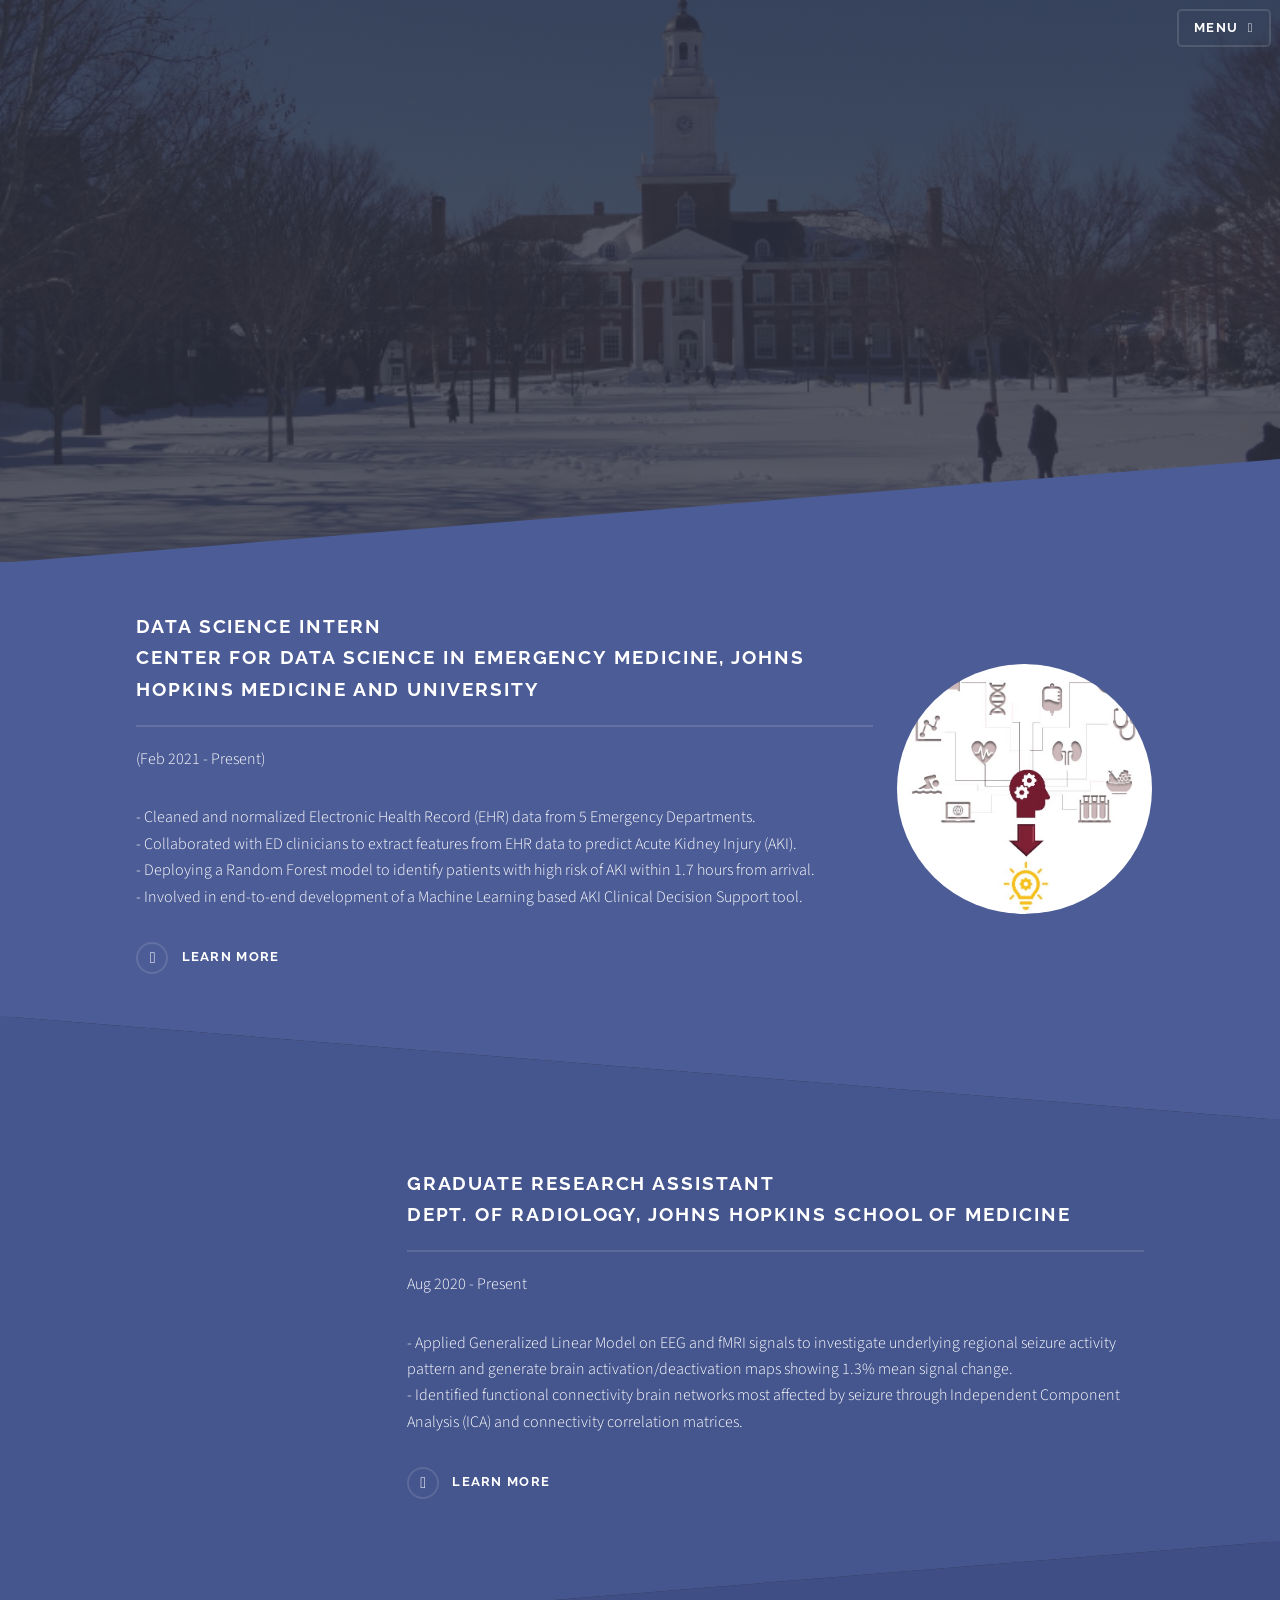
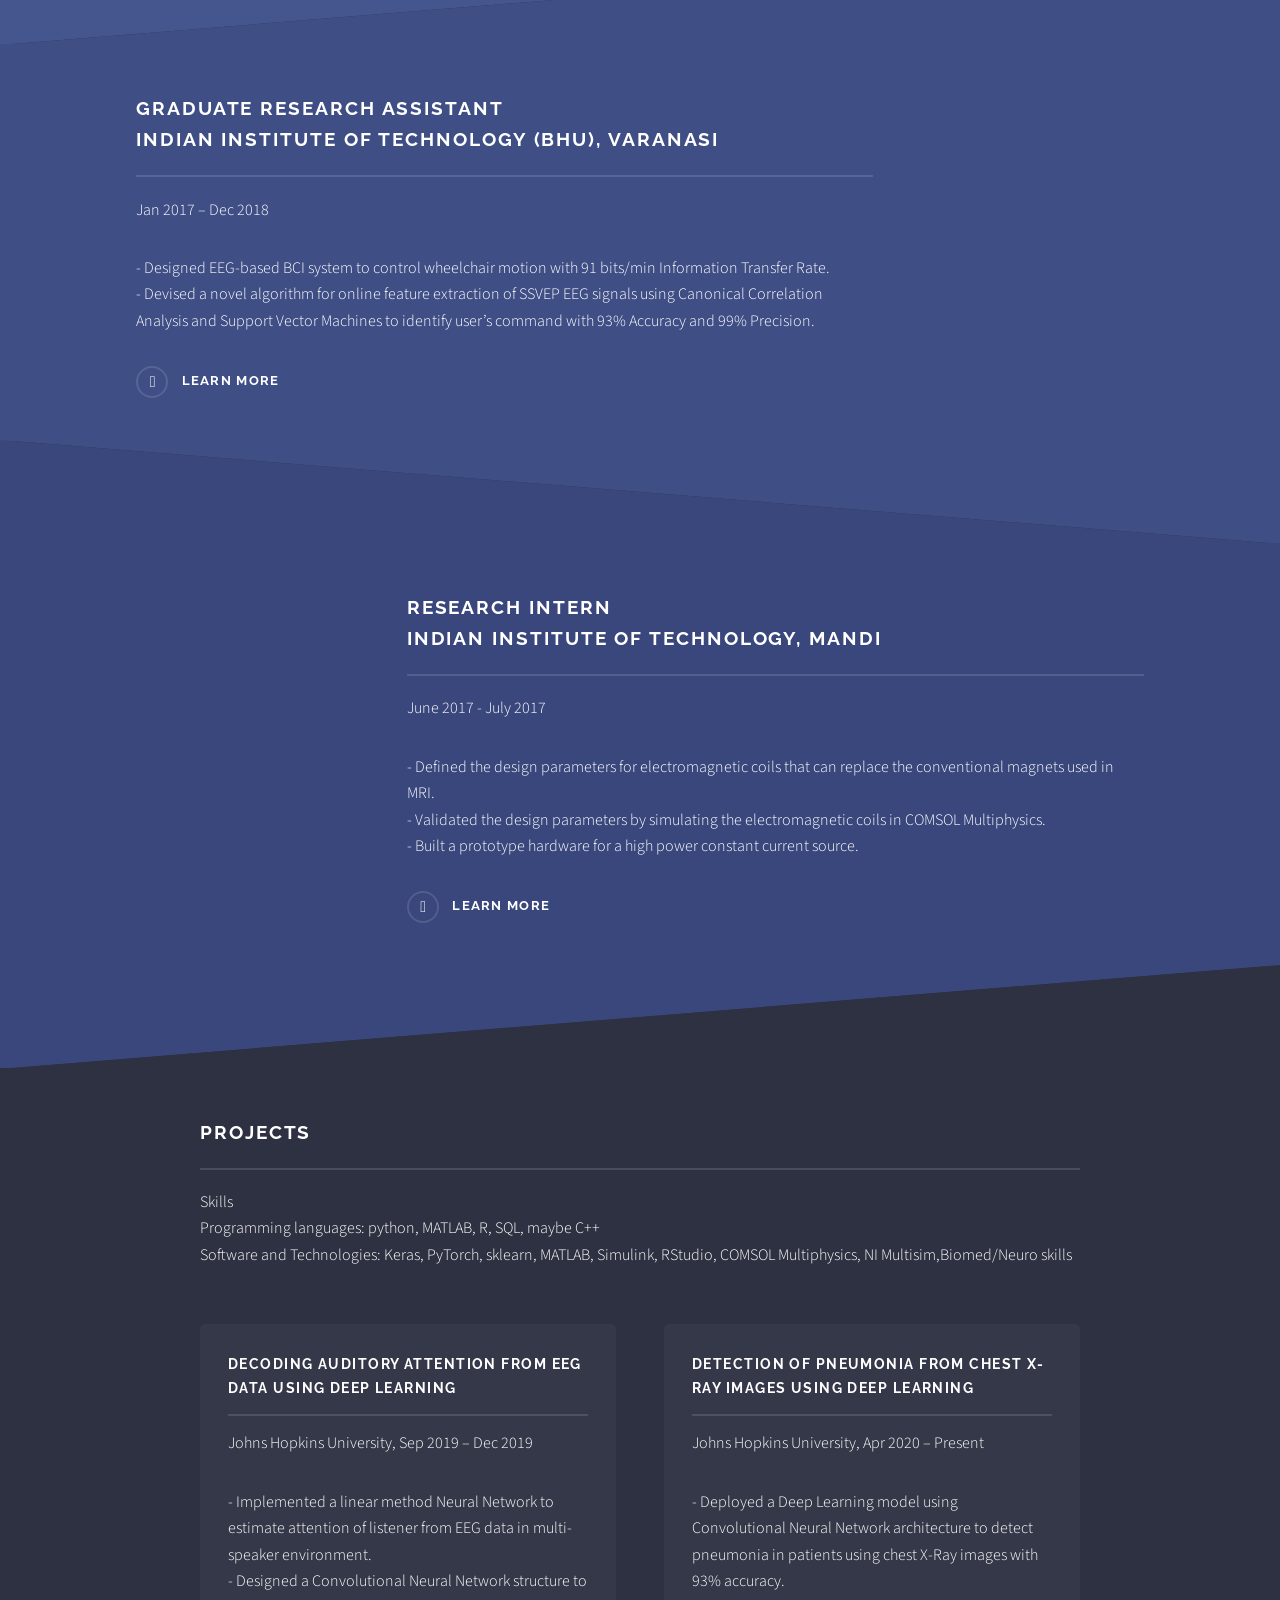
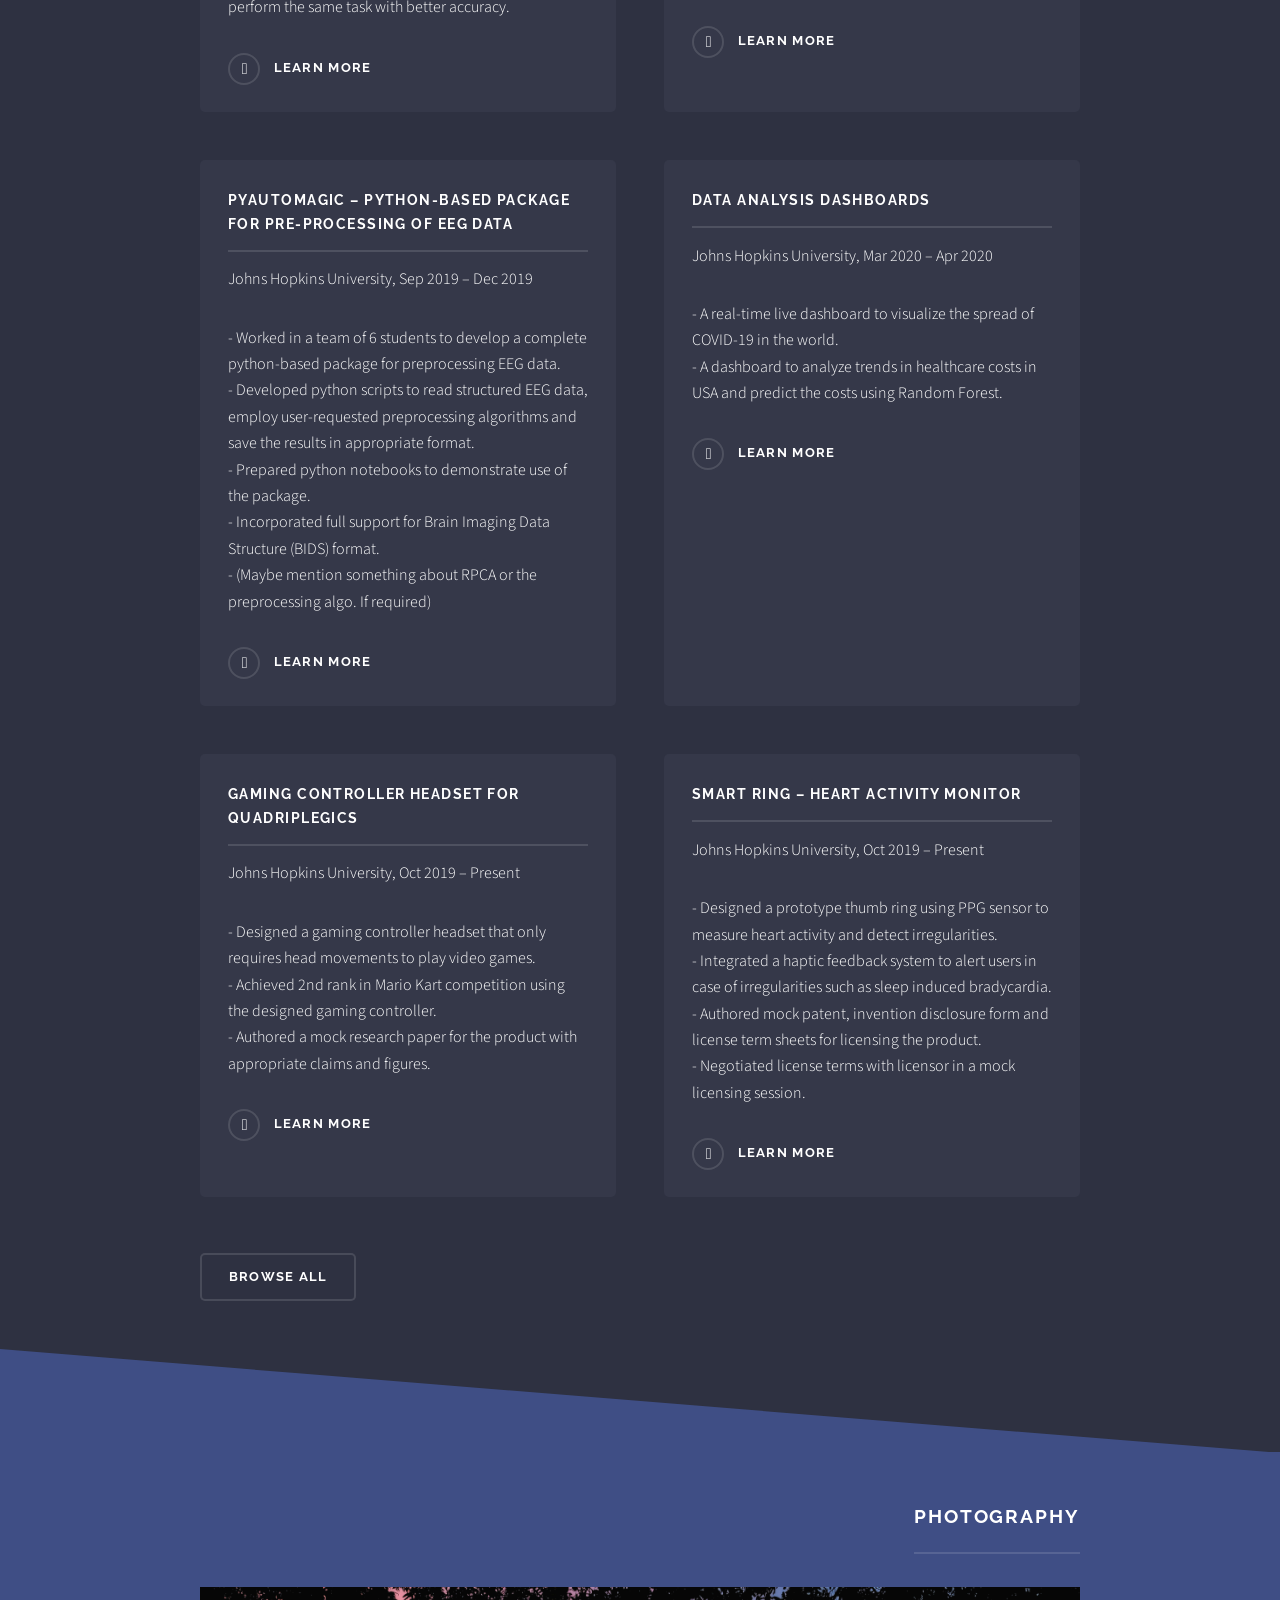
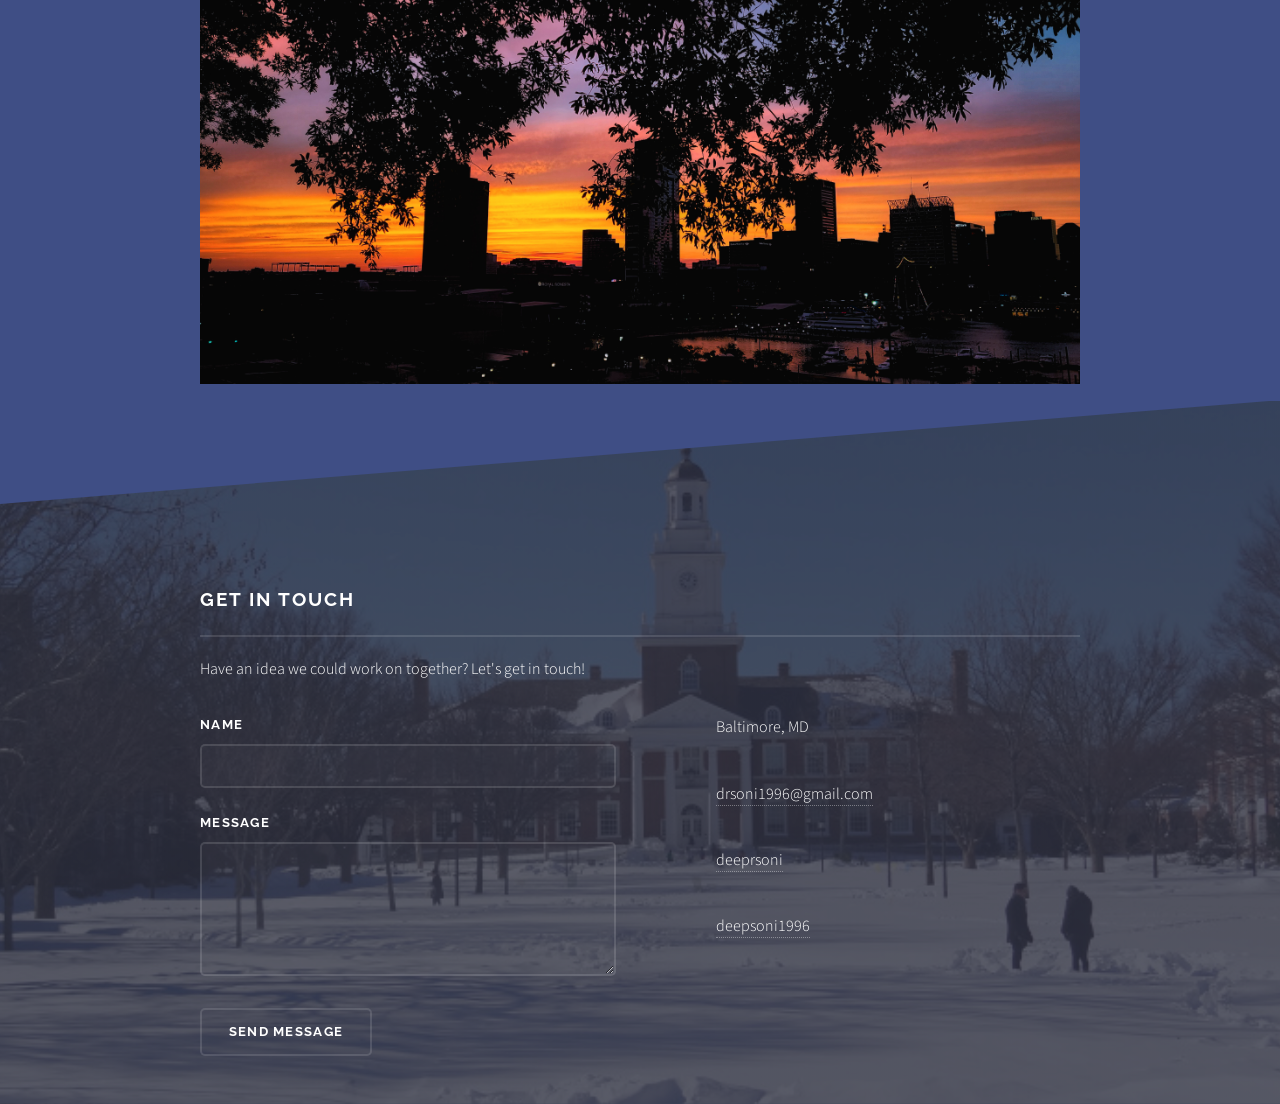
==== index.html @ ae81cf2a "Update index.html" ====
<!DOCTYPE HTML>
<!--
	Solid State by HTML5 UP
	html5up.net | @ajlkn
	Free for personal and commercial use under the CCA 3.0 license (html5up.net/license)
-->
<html>
	<head>
		<title>Deep Soni</title>
		<meta charset="utf-8" />
		<meta name="viewport" content="width=device-width, initial-scale=1, user-scalable=no" />
		<link rel="stylesheet" href="assets/css/main.css" />
		<noscript><link rel="stylesheet" href="assets/css/noscript.css" /></noscript>
	</head>
	<body class="is-preload">

		<!-- Page Wrapper -->
			<div id="page-wrapper">

				<!-- Header -->
					<header id="header" class="alt">
						<h1><a href="index.html">Deep Soni</a></h1>
						<nav>
							<a href="#menu">Menu</a>
						</nav>
					</header>

				<!-- Menu -->
					<nav id="menu">
						<div class="inner">
							<h2>Menu</h2>
							<ul class="links">
								<li><a href="index.html">Home</a></li>
								<li><a href="#wrapper">Work Experience</a></li>
								<li><a href="#four">Projects</a></li>
                                <li><a href="#photos">Photography</a></li>
								<li><a href="#footer">Contact Me</a></li>
							</ul>
							<a href="#" class="close">Close</a>
						</div>
					</nav>

				<!-- Banner -->
					<section id="banner">
						<div class="inner">
							<!--<div class="logo"><span class="icon fa-gem"></span></div>-->
							<h2 style="margin-top:150px;">Deep Soni</h2>
							<p>Biomedical Engineer | Johns Hopkins University | IIT-BHU </p>
						</div>
					</section>

				<!-- Wrapper -->
					<section id="wrapper">

						<!-- One -->
							<section id="one" class="wrapper spotlight style1">
								<div class="inner">
									<a href="#" class="image"><img src="images/Shriya'sProject1Img.jpg" alt="" /></a>
									<div class="content">
										<h2 class="major">Data Science Intern <br> Center for Data Science in Emergency Medicine, Johns Hopkins Medicine and University</h2>
										<p> (Feb 2021 - Present) </p>
										<p>
										- Cleaned and normalized Electronic Health Record (EHR) data from 5 Emergency Departments.<br>
                                        - Collaborated with ED clinicians to extract features from EHR data to predict Acute Kidney Injury (AKI).<br>
                                        - Deploying a Random Forest model to identify patients with high risk of AKI within 1.7 hours from arrival.<br>
                                        - Involved in end-to-end development of a Machine Learning based AKI Clinical Decision Support tool.<br>
                                        </p>
										<a href="#" class="special">Learn more</a>
									</div>
								</div>
							</section>

						<!-- Two -->
							<section id="two" class="wrapper alt spotlight style2">
								<div class="inner">
									<a href="#" class="image"><img src="images/bci.jpg.jpg" alt="" /></a>
									<div class="content">
										<h2 class="major">Graduate Research Assistant <br> Dept. of Radiology, Johns Hopkins School of Medicine </h2>
										<p>Aug 2020 - Present</p>
										<p>
										- Applied Generalized Linear Model on EEG and fMRI signals to investigate underlying regional seizure activity pattern and generate brain activation/deactivation maps showing 1.3% mean signal change.<br>
										- Identified functional connectivity brain networks most affected by seizure through Independent Component Analysis (ICA) and connectivity correlation matrices.<br>
										</p>
										<a href="#" class="special">Learn more</a>
									</div>
								</div>
							</section>
						
						<!-- Three -->
							<section id="three" class="wrapper spotlight style3">
								<div class="inner">
									<a href="#" class="image"><img src="images/pic03.jpg" alt="" /></a>
									<div class="content">
										<h2 class="major">Graduate Research Assistant <br> Indian Institute of Technology (BHU), Varanasi</h2>
										<p>Jan 2017 – Dec 2018</p>
										<p>
										- Designed EEG-based BCI system to control wheelchair motion with 91 bits/min Information Transfer Rate.<br>
										- Devised a novel algorithm for online feature extraction of SSVEP EEG signals using Canonical Correlation Analysis and Support Vector Machines to identify user’s command with 93% Accuracy and 99% Precision.
										</p>
										<a href="#" class="special">Learn more</a>
									</div>
								</div>
							</section>
						
						<!-- Four -->
							<section id="four" class="wrapper alt spotlight style4">
								<div class="inner">
									<a href="#" class="image"><img src="images/pic02.jpg" alt="" /></a>
									<div class="content">
										<h2 class="major">Research Intern <br> Indian Institute of Technology, Mandi </h2>
										<p>June 2017 - July 2017</p>
										<p>
										- Defined the design parameters for electromagnetic coils that can replace the conventional magnets used in MRI. <br>
										- Validated the design parameters by simulating the electromagnetic coils in COMSOL Multiphysics. <br>
										- Built a prototype hardware for a high power constant current source. <br>

										</p><a href="#" class="special">Learn more</a>
									</div>
								</div>
							</section>

						<!-- Project One -->
							<section id="four" class="wrapper style1">
								<div class="inner">
									<h2 class="major">Projects</h2>
									<p>
									Skills <br>
									Programming languages: python, MATLAB, R, SQL, maybe C++ <br>
									Software and Technologies: Keras, PyTorch, sklearn, MATLAB, Simulink, RStudio, COMSOL Multiphysics, NI Multisim,Biomed/Neuro skills <br>
                                    </p>
									<section class="features">
										<article>
											<a href="#" class="image"><img src="images/pic04.jpg" alt="" /></a>
											<h3 class="major">Decoding Auditory Attention from EEG Data Using Deep Learning </h3>
											<p>Johns Hopkins University, Sep 2019 – Dec 2019</p>
											<p>
											- Implemented a linear method Neural Network to estimate attention of listener from EEG data in multi-speaker environment.<br>
											- Designed a Convolutional Neural Network structure to perform the same task with better accuracy. <br>
											</p><a href="#" class="special">Learn more</a>
										</article>
										<article>
											<a href="#" class="image"><img src="images/pic05.jpg" alt="" /></a>
											<h3 class="major">Detection of pneumonia from chest X-Ray images using Deep Learning </h3>
											<p>Johns Hopkins University, Apr 2020 – Present</p>
											<p>
											- Deployed a Deep Learning model using Convolutional Neural Network architecture to detect pneumonia in patients using chest X-Ray images with 93% accuracy.<br>
											</p><a href="#" class="special">Learn more</a>
										</article>
										<article>
											<a href="#" class="image"><img src="images/pic06.jpg" alt="" /></a>
											<h3 class="major">pyAutomagic – python-based package for pre-processing of EEG data </h3>
											<p>Johns Hopkins University, Sep 2019 – Dec 2019</p>
											<p>
											- Worked in a team of 6 students to develop a complete python-based package for preprocessing EEG data.<br>
											- Developed python scripts to read structured EEG data, employ user-requested preprocessing algorithms and save the results in appropriate format.<br>
											- Prepared python notebooks to demonstrate use of the package.<br>
											- Incorporated full support for Brain Imaging Data Structure (BIDS) format.<br>
											- (Maybe mention something about RPCA or the preprocessing algo. If required)<br>
											</p><a href="#" class="special">Learn more</a>
										</article>
										<article>
											<a href="#" class="image"><img src="images/pic07.jpg" alt="" /></a>
											<h3 class="major">Data Analysis dashboards</h3>
											<p>Johns Hopkins University, Mar 2020 – Apr 2020</p>
											<p>
											- A real-time live dashboard to visualize the spread of COVID-19 in the world.<br>
											- A dashboard to analyze trends in healthcare costs in USA and predict the costs using Random Forest.<br>
											</p><a href="#" class="special">Learn more</a>
										</article>
										<article>
											<a href="#" class="image"><img src="images/pic07.jpg" alt="" /></a>
											<h3 class="major">Gaming controller headset for quadriplegics</h3>
											<p>Johns Hopkins University, Oct 2019 – Present</p>
											<p>
											- Designed a gaming controller headset that only requires head movements to play video games.<br>
											- Achieved 2nd rank in Mario Kart competition using the designed gaming controller.<br>
											- Authored a mock research paper for the product with appropriate claims and figures.<br>
											</p><a href="#" class="special">Learn more</a>
										</article>
										<article>
											<a href="#" class="image"><img src="images/pic07.jpg" alt="" /></a>
											<h3 class="major">Smart ring – heart activity monitor </h3>
											<p>Johns Hopkins University, Oct 2019 – Present</p>
											<p>
											- Designed a prototype thumb ring using PPG sensor to measure heart activity and detect irregularities.<br>
											- Integrated a haptic feedback system to alert users in case of irregularities such as sleep induced bradycardia.<br>
											- Authored mock patent, invention disclosure form and license term sheets for licensing the product.<br>
											- Negotiated license terms with licensor in a mock licensing session.<br>
											</p><a href="#" class="special">Learn more</a>
										</article>
									</section>
									<ul class="actions">
										<li><a href="#" class="button">Browse All</a></li>
									</ul>
								</div>
							</section>

					</section>

                <!-- Shriya's Awesome Attempt at Image Slider -->

                    <section id="photos" class="wrapper alt spotlight style3">
                        <div class="inner">
                        <div><h2 class="major">Photography</h2></div>
                        </div>
                        <div class="inner">
                        <div id="slider">
                        <figure>
                        <img src="images/gallery1.jpg" alt>
                        <img src="images/gallery2.jpg" alt>
                        <img src="images/gallery3.jpeg" alt>
                        <img src="images/gallery1.jpg" alt>
                        <img src="images/gallery2.jpg" alt>
                        </figure>
                        </div>
                        </div>
                    </section>
                    <!--
                    <section>
                        <div class="slider">
                          <div class="slide" id="slide-1">
                              <img src="images/gallery1.jpg" alt="" />
                          </div>
                          <div class="slide" id="slide-2">
                              <img src="images/gallery2.jpg" alt="" />
                          </div>
                          <div class="slide" id="slide-3">
                              <img src="images/gallery3.jpeg" alt="" />
                          </div>
                          <div class="slide" id="slide-4">
                              <img src="images/gallery4.jpg" alt="" />
                          </div>
                          <div class="slide" id="slide-5">
                            <img src="images/gallery1.jpg" alt="" />
                          </div>
                          <div class="slide" id="slide-1">
                              <img src="images/gallery2.jpg" alt="" />
                          </div>
                          <div class="slide" id="slide-2">
                              <img src="images/gallery3.jpeg" alt="" />
                          </div>
                          <div class="slide" id="slide-3">
                              <img src="images/gallery4.jpg" alt="" />
                          </div>
                          <div class="slide" id="slide-4">
                              <img src="images/gallery1.jpg" alt="" />
                          </div>
                         
                        </div>
                    </section>
                        -->

				<!-- Footer -->
					<section id="footer">
						<div class="inner">
							<h2 class="major">Get in touch</h2>
							<p>Have an idea we could work on together? Let's get in touch!</p>
                            <form method="post" action="mailto:drsoni1996@gmail.com" enctype="text/plain">
								<div class="fields">
									<div class="field">
										<label for="name">Name</label>
										<input type="text" name="name" id="name" />
									</div>
                                    <!--
									<div class="field">
										<label for="email">Email</label>
										<input type="email" name="email" id="email" />
									</div>
                                    -->
									<div class="field">
										<label for="message">Message</label>
										<textarea name="message" id="message" rows="4"></textarea>
									</div>
								</div>
								<ul class="actions">
									<li><input type="submit" value="Send Message" /></li>
								</ul>
							</form>
							<ul class="contact">
								<li class="icon solid fa-home">
									Baltimore, MD
								</li>
								<!--<li class="icon solid fa-phone">(000) 000-0000</li>-->
								<li class="icon solid fa-envelope"><a href="mailto:drsoni1996@gmail.com">drsoni1996@gmail.com</a></li>
                                <li class="icon brands fa-linkedin"><a href="https://www.linkedin.com/in/deeprsoni/">deeprsoni</a></li>
                                <li class="icon brands fa-github"><a href="https://github.com/deepsoni1996">deepsoni1996</a></li>

								<!--<li class="icon brands fa-twitter"><a href="#">twitter.com/untitled-tld</a></li>
								<li class="icon brands fa-facebook-f"><a href="#">facebook.com/untitled-tld</a></li>
								<li class="icon brands fa-instagram"><a href="#">instagram.com/untitled-tld</a></li>-->
							</ul>
							
						</div>
					</section>

			</div>

		<!-- Scripts -->
			<script src="assets/js/jquery.min.js"></script>
			<script src="assets/js/jquery.scrollex.min.js"></script>
			<script src="assets/js/browser.min.js"></script>
			<script src="assets/js/breakpoints.min.js"></script>
			<script src="assets/js/util.js"></script>
			<script src="assets/js/main.js"></script>

	</body>
</html>
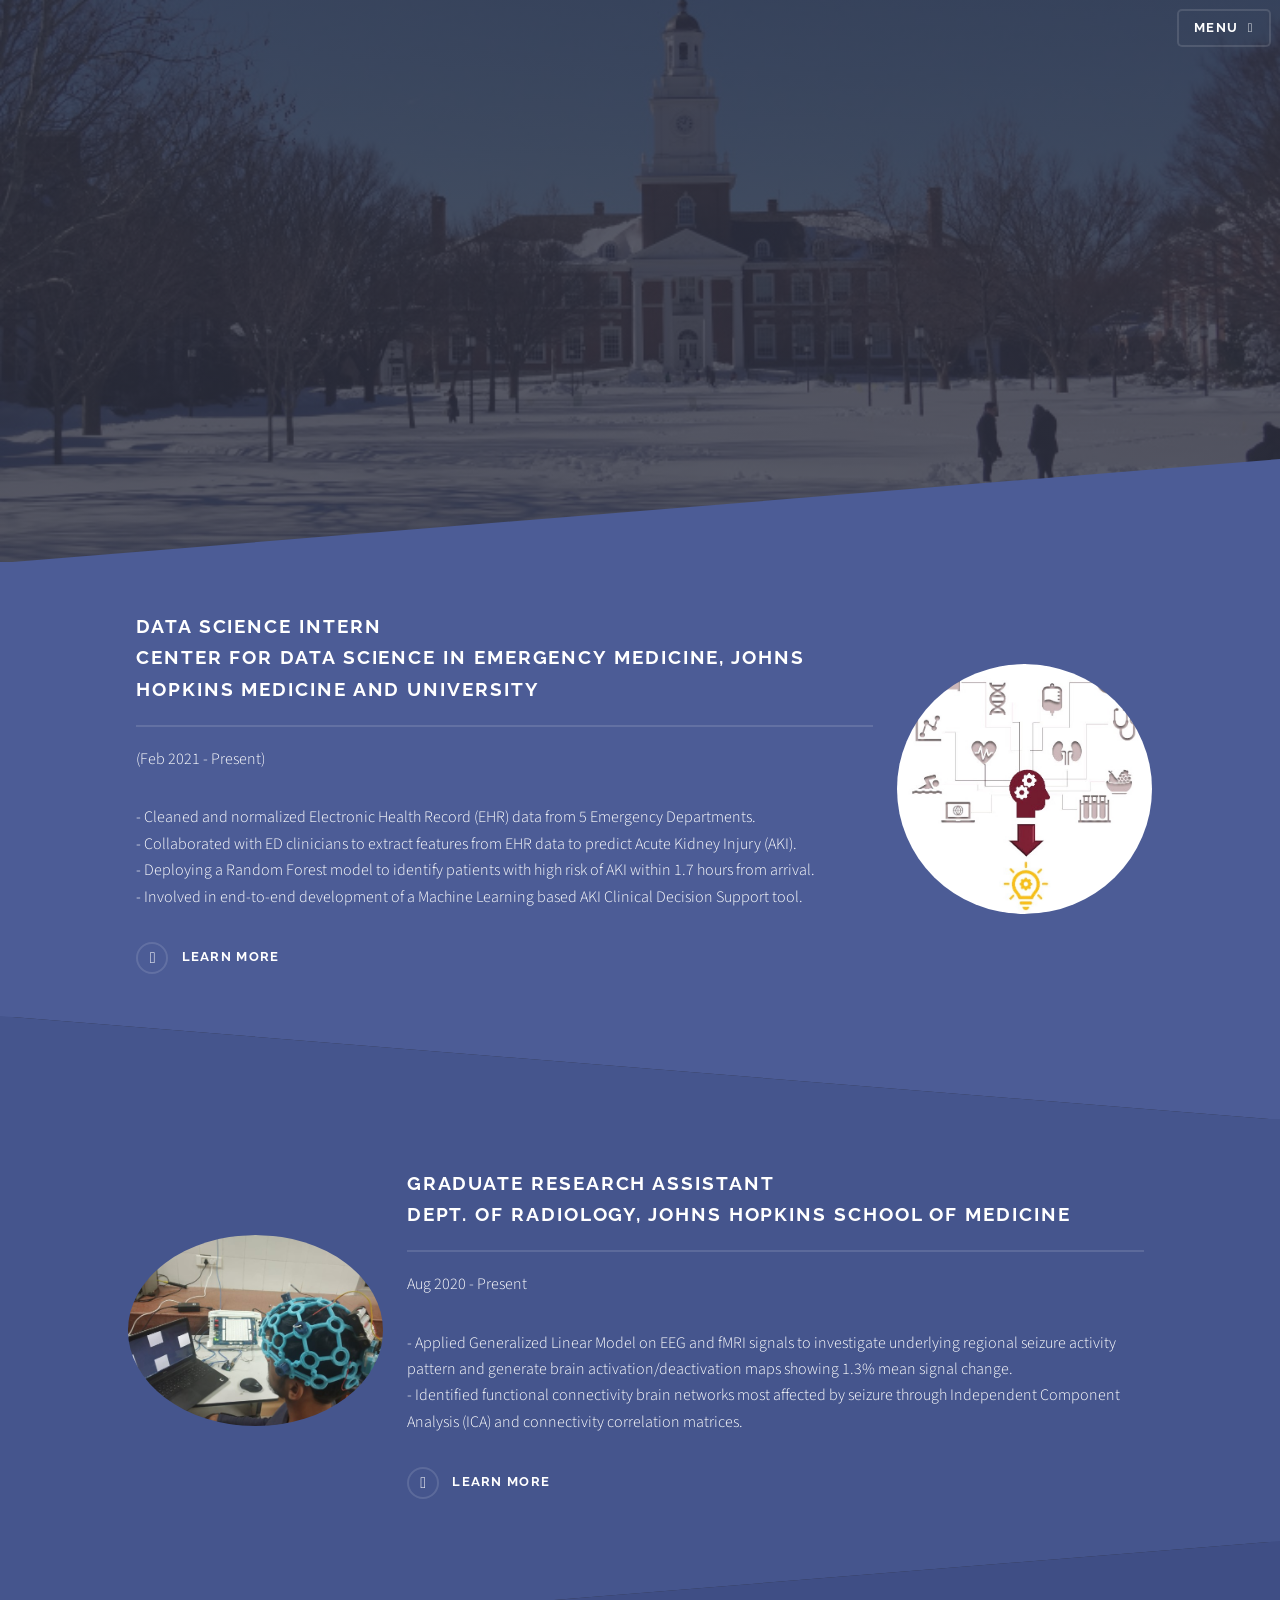
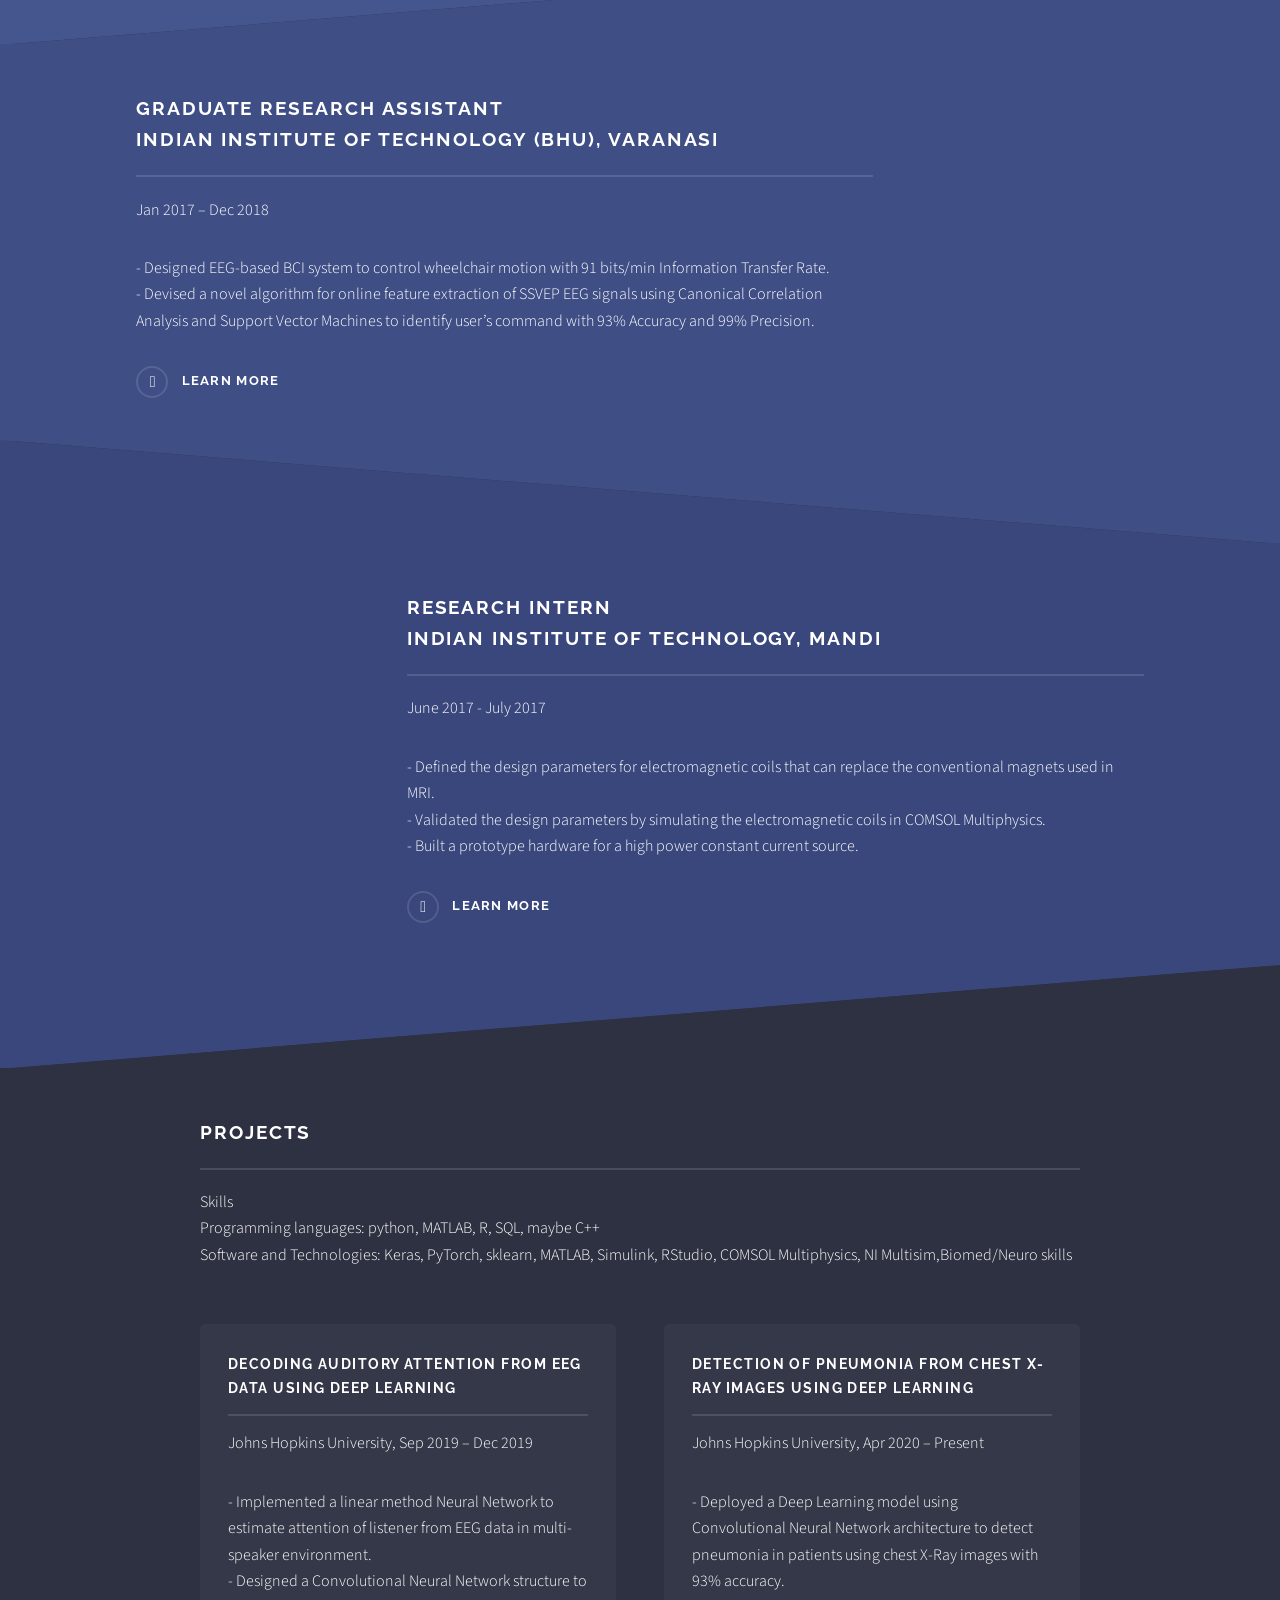
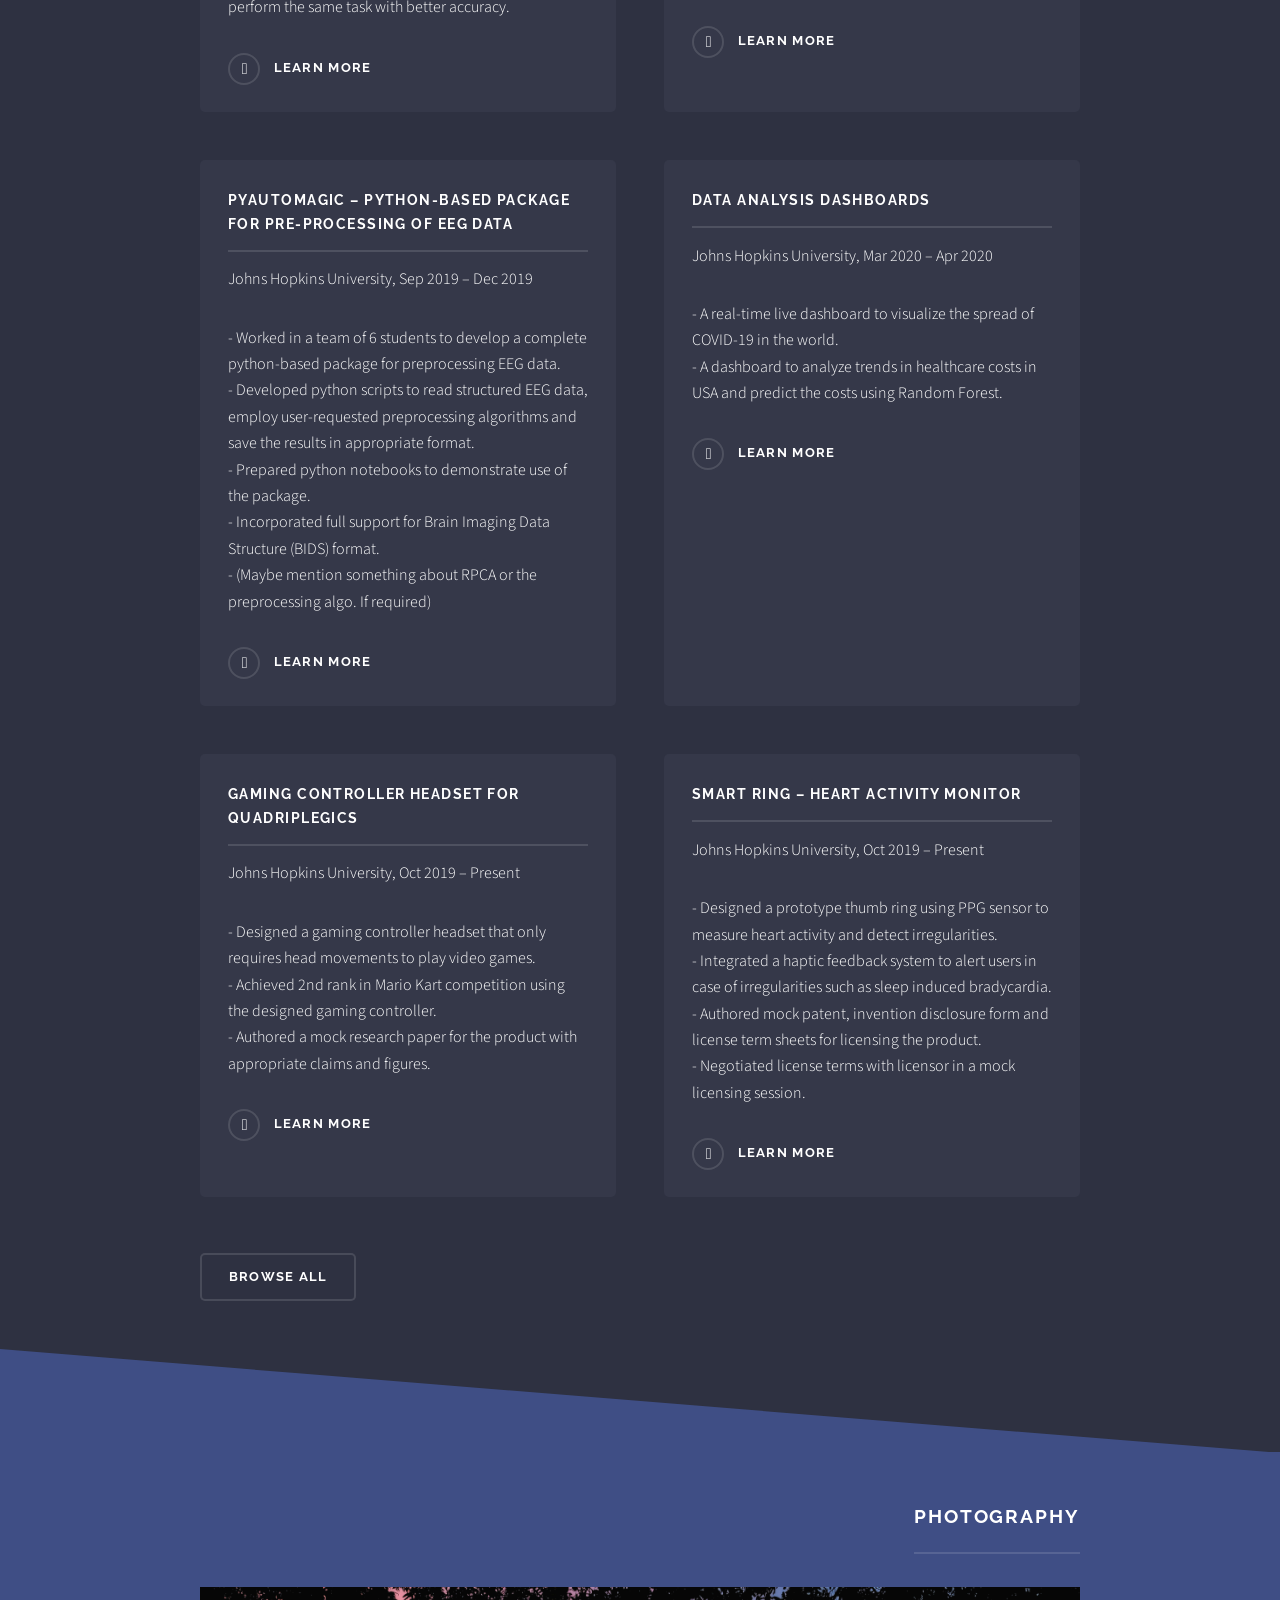
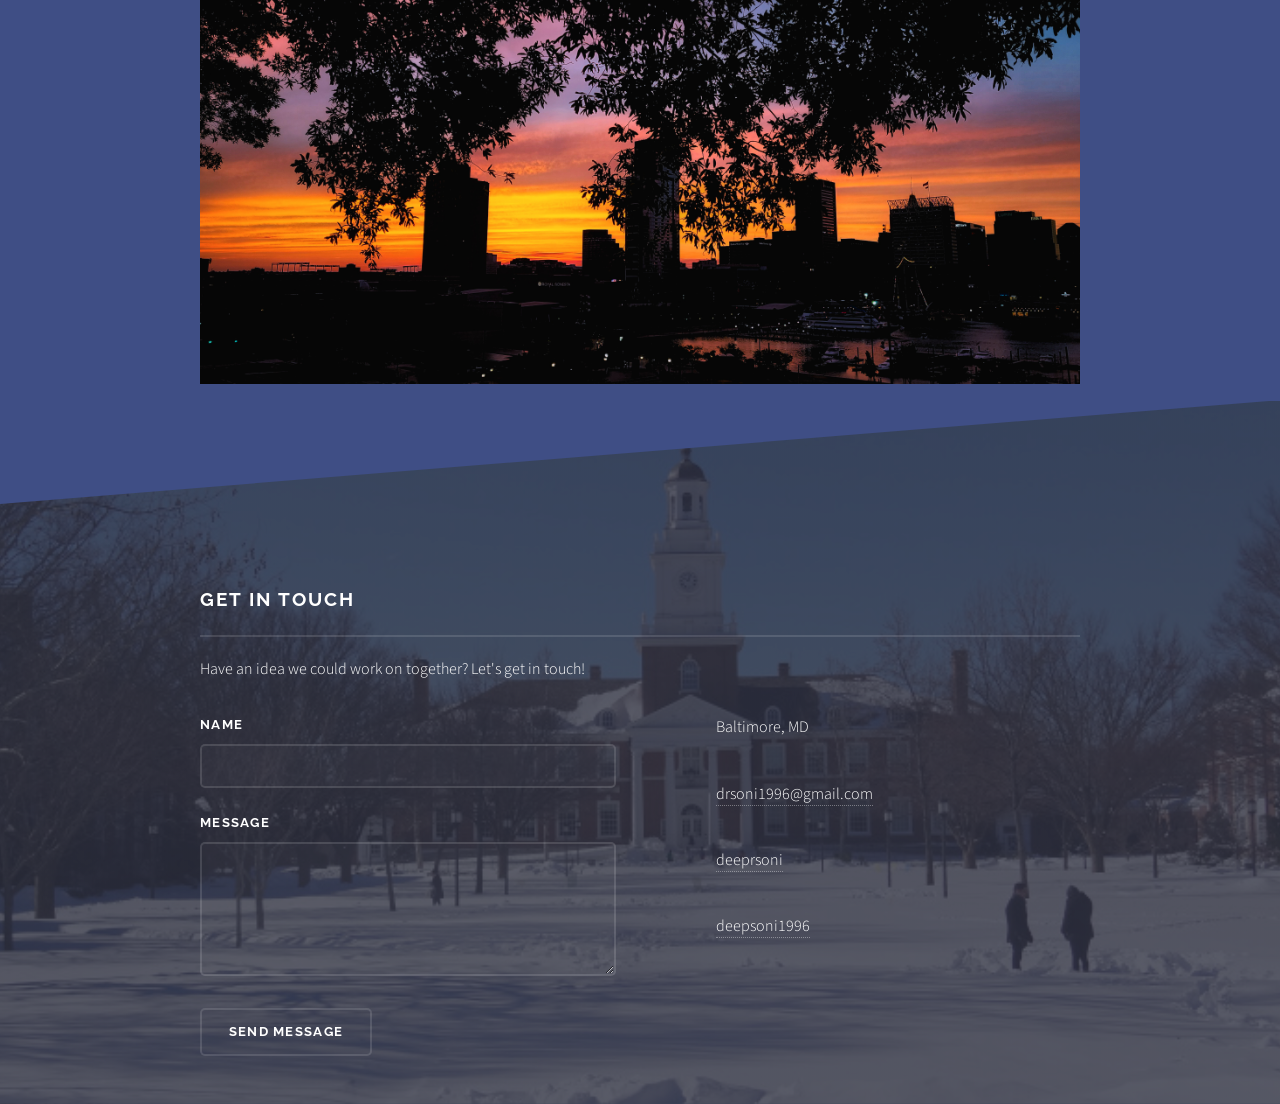
==== commit db3efbee: "Update index.html" ====
--- a/index.html
+++ b/index.html
@@ -73,7 +73,7 @@
 						<!-- Two -->
 							<section id="two" class="wrapper alt spotlight style2">
 								<div class="inner">
-									<a href="#" class="image"><img src="images/bci.jpg.jpg" alt="" /></a>
+									<a href="#" class="image"><img src="images/bci.jpg" alt="" /></a>
 									<div class="content">
 										<h2 class="major">Graduate Research Assistant <br> Dept. of Radiology, Johns Hopkins School of Medicine </h2>
 										<p>Aug 2020 - Present</p>
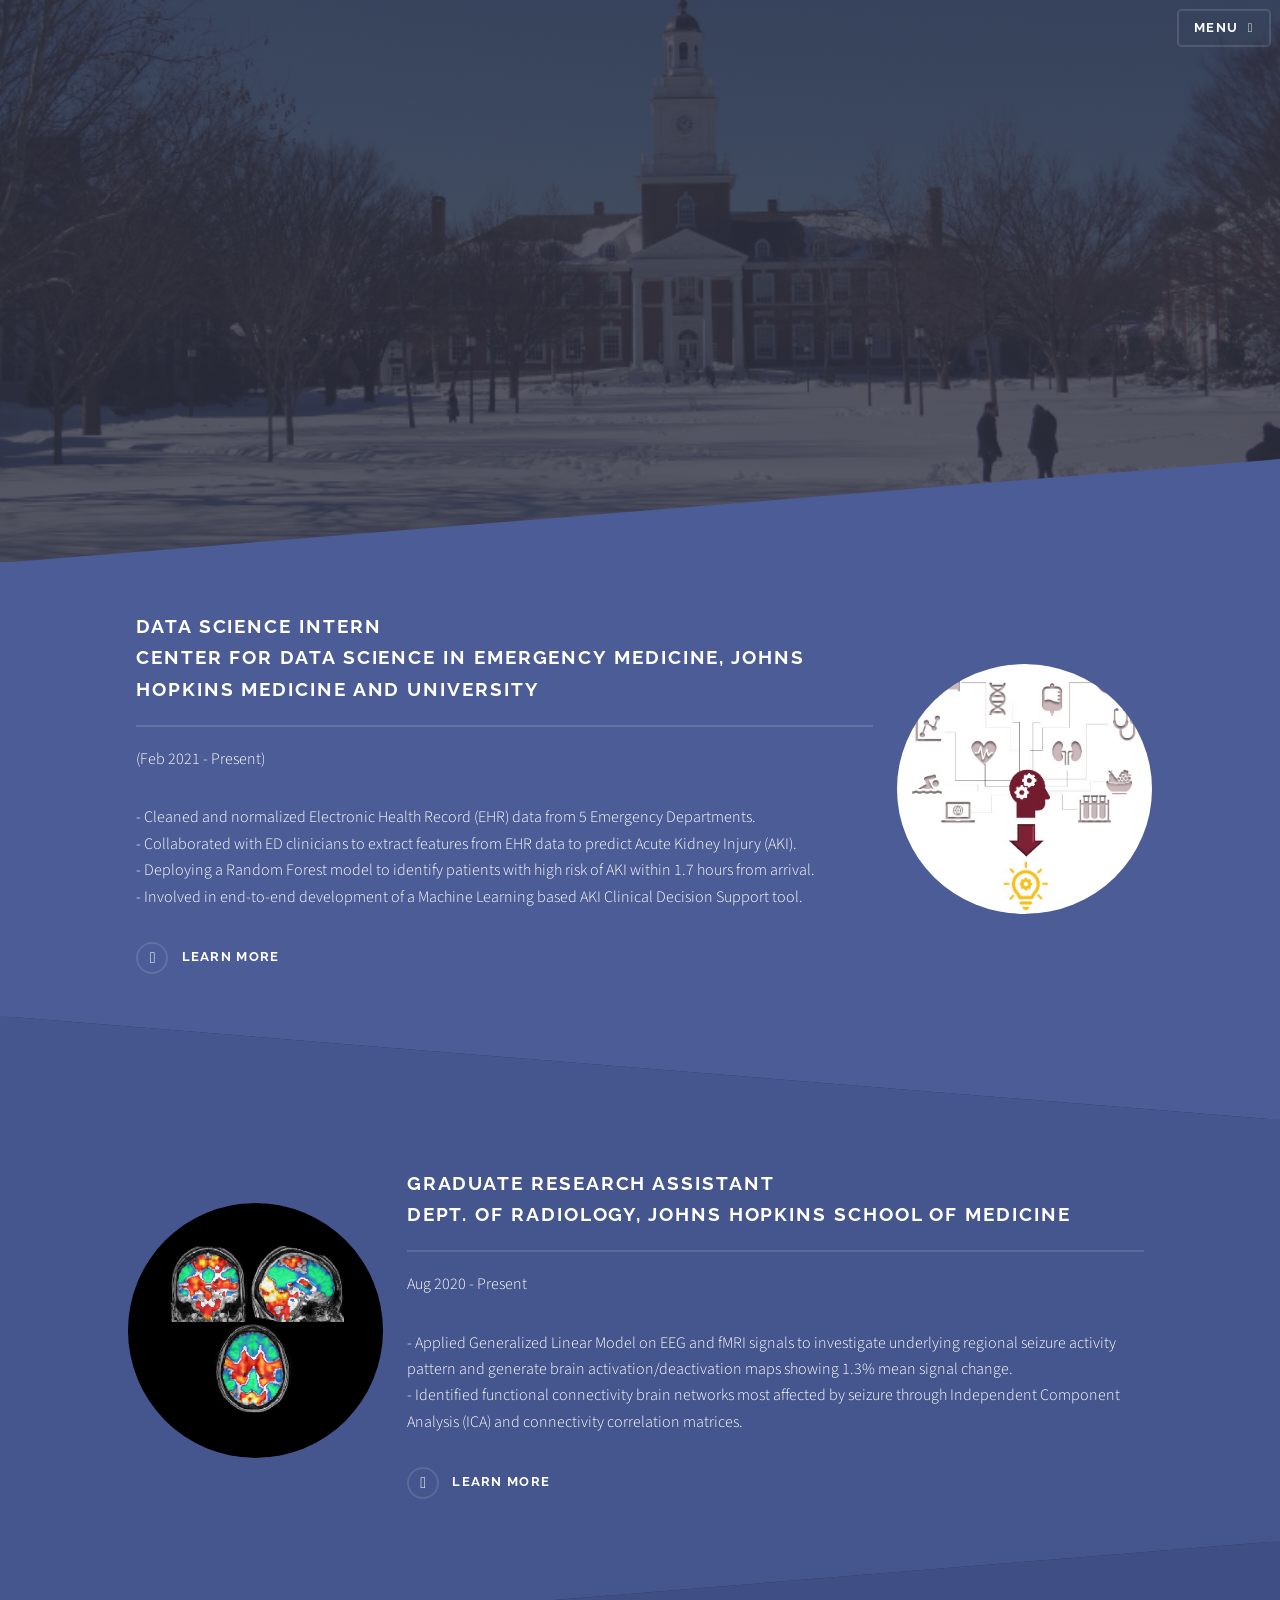
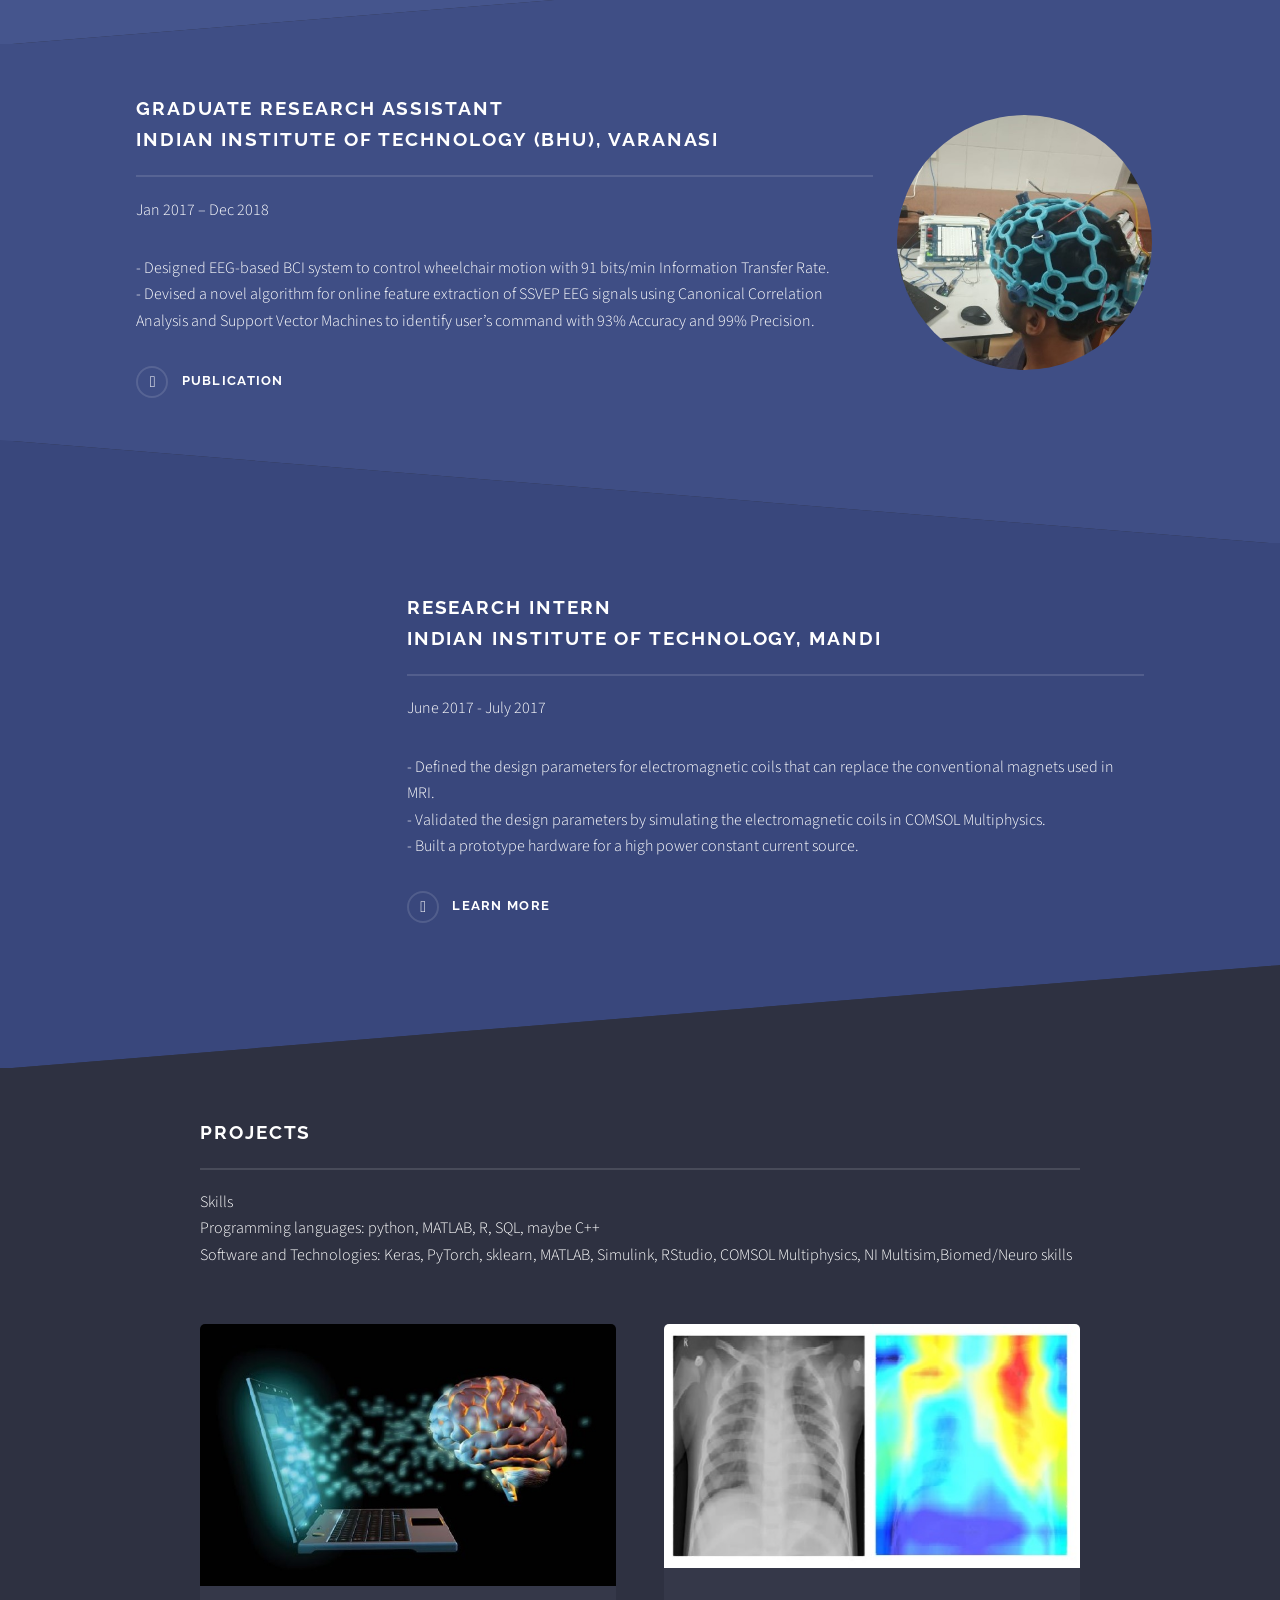
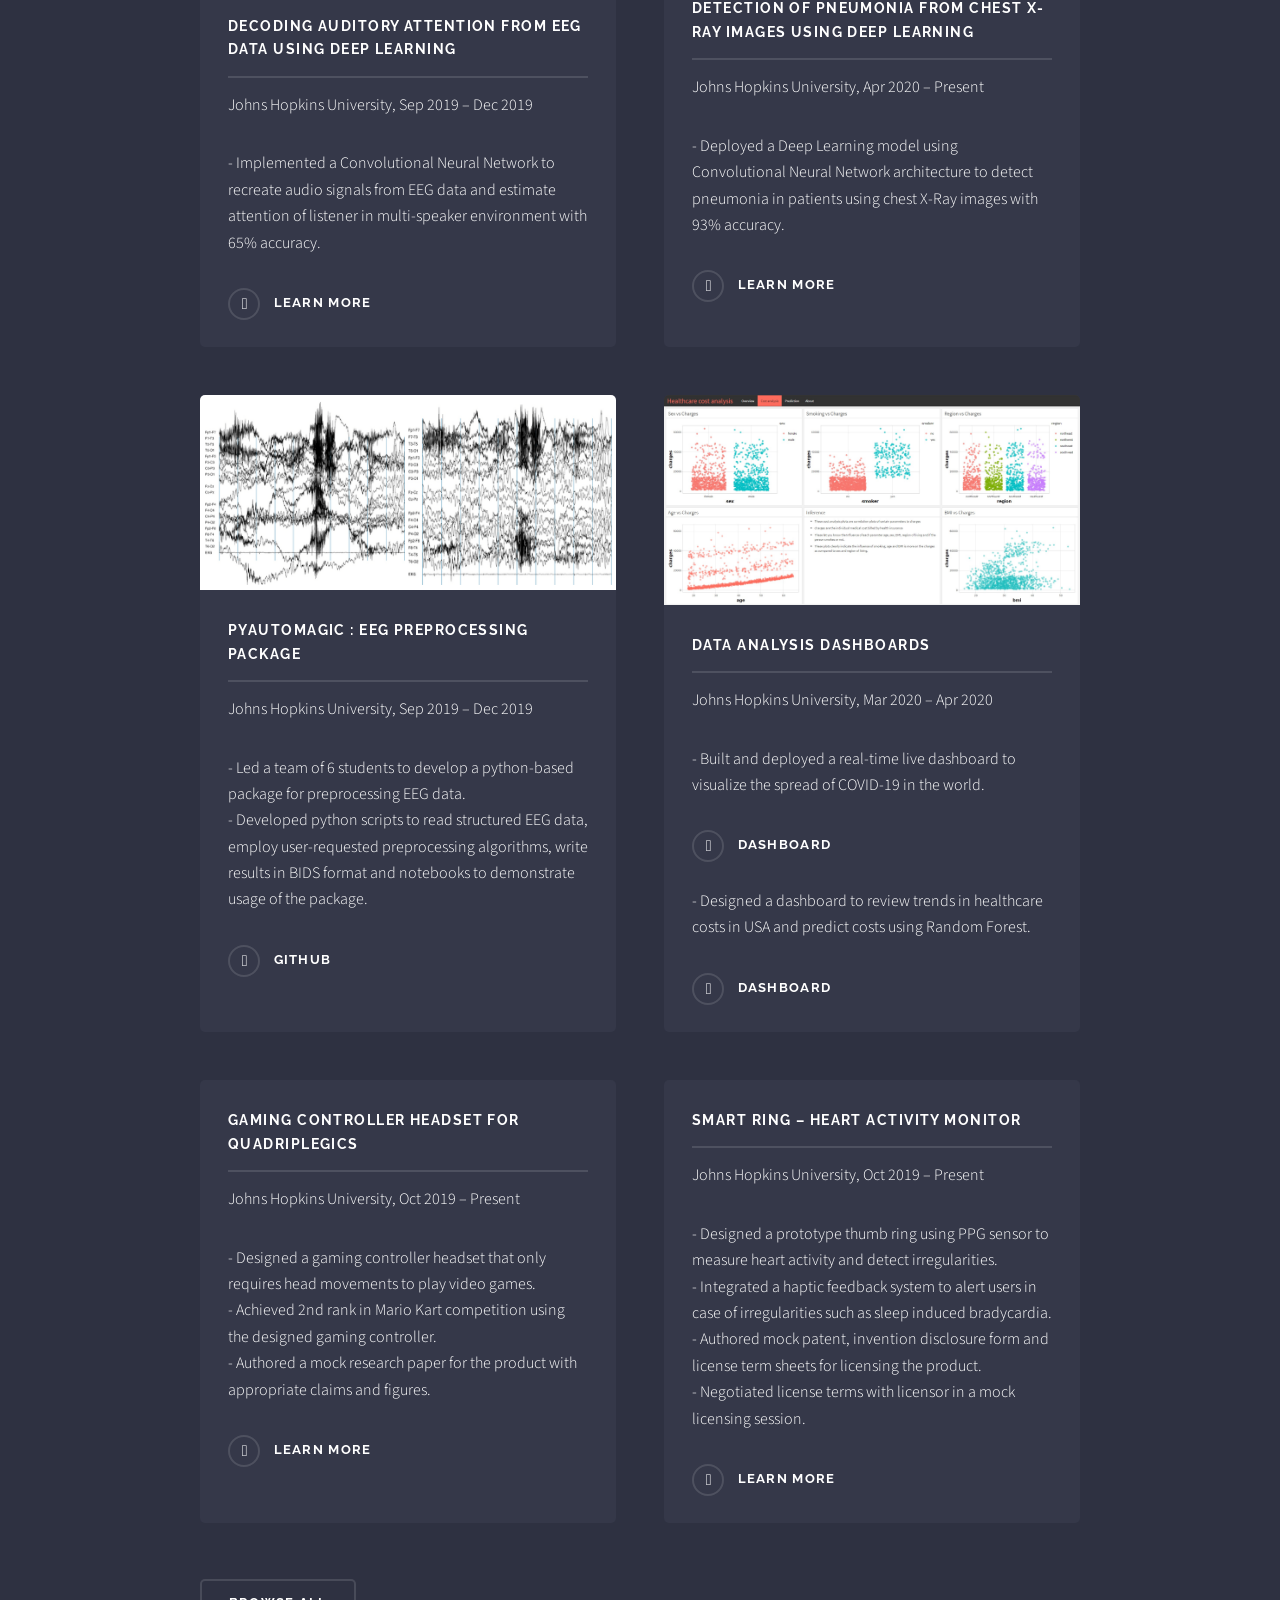
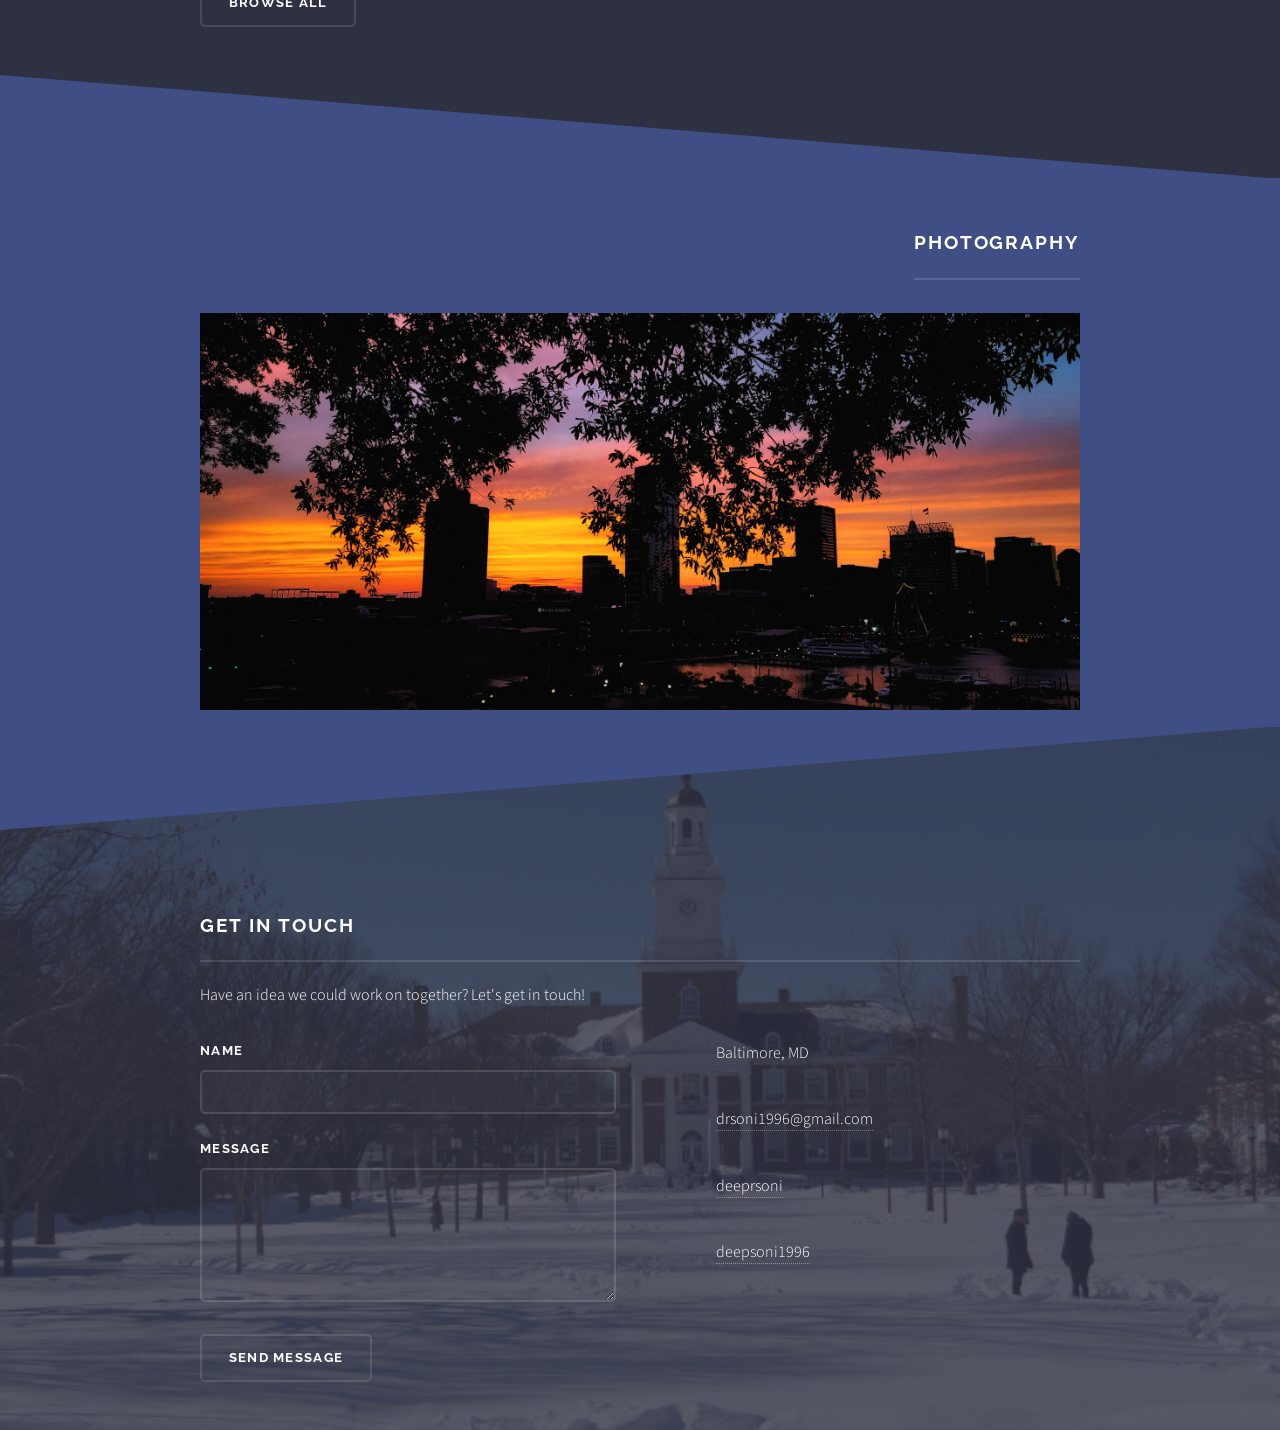
==== commit 59bc7e03: "finally started with pictures." ====
--- a/index.html
+++ b/index.html
@@ -73,7 +73,7 @@
 						<!-- Two -->
 							<section id="two" class="wrapper alt spotlight style2">
 								<div class="inner">
-									<a href="#" class="image"><img src="images/bci.jpg" alt="" /></a>
+									<a href="#" class="image"><img src="images/fmri.jpg" alt="" /></a>
 									<div class="content">
 										<h2 class="major">Graduate Research Assistant <br> Dept. of Radiology, Johns Hopkins School of Medicine </h2>
 										<p>Aug 2020 - Present</p>
@@ -89,7 +89,7 @@
 						<!-- Three -->
 							<section id="three" class="wrapper spotlight style3">
 								<div class="inner">
-									<a href="#" class="image"><img src="images/pic03.jpg" alt="" /></a>
+									<a href="#" class="image"><img src="images/bci.jpg" alt="" /></a>
 									<div class="content">
 										<h2 class="major">Graduate Research Assistant <br> Indian Institute of Technology (BHU), Varanasi</h2>
 										<p>Jan 2017 – Dec 2018</p>
@@ -97,7 +97,7 @@
 										- Designed EEG-based BCI system to control wheelchair motion with 91 bits/min Information Transfer Rate.<br>
 										- Devised a novel algorithm for online feature extraction of SSVEP EEG signals using Canonical Correlation Analysis and Support Vector Machines to identify user’s command with 93% Accuracy and 99% Precision.
 										</p>
-										<a href="#" class="special">Learn more</a>
+										<a href="https://dl.acm.org/doi/10.1145/3348488.3348498" class="special">Publication</a>
 									</div>
 								</div>
 							</section>
@@ -130,16 +130,15 @@
                                     </p>
 									<section class="features">
 										<article>
-											<a href="#" class="image"><img src="images/pic04.jpg" alt="" /></a>
+											<a href="#" class="image"><img src="images/mlsp.jpg" alt="" /></a>
 											<h3 class="major">Decoding Auditory Attention from EEG Data Using Deep Learning </h3>
 											<p>Johns Hopkins University, Sep 2019 – Dec 2019</p>
 											<p>
-											- Implemented a linear method Neural Network to estimate attention of listener from EEG data in multi-speaker environment.<br>
-											- Designed a Convolutional Neural Network structure to perform the same task with better accuracy. <br>
-											</p><a href="#" class="special">Learn more</a>
-										</article>
-										<article>
-											<a href="#" class="image"><img src="images/pic05.jpg" alt="" /></a>
+                                            - Implemented a Convolutional Neural Network to recreate audio signals from EEG data and estimate attention of listener in multi-speaker environment with 65% accuracy.
+                                            </p><a href="#" class="special">Learn more</a>
+										</article>
+										<article>
+											<a href="#" class="image"><img src="images/xray.jpg" alt="" /></a>
 											<h3 class="major">Detection of pneumonia from chest X-Ray images using Deep Learning </h3>
 											<p>Johns Hopkins University, Apr 2020 – Present</p>
 											<p>
@@ -147,25 +146,26 @@
 											</p><a href="#" class="special">Learn more</a>
 										</article>
 										<article>
-											<a href="#" class="image"><img src="images/pic06.jpg" alt="" /></a>
-											<h3 class="major">pyAutomagic – python-based package for pre-processing of EEG data </h3>
+											<a href="#" class="image"><img src="images/pyauto.png" alt="" /></a>
+											<h3 class="major">pyAutomagic : EEG preprocessing package </h3>
 											<p>Johns Hopkins University, Sep 2019 – Dec 2019</p>
 											<p>
-											- Worked in a team of 6 students to develop a complete python-based package for preprocessing EEG data.<br>
-											- Developed python scripts to read structured EEG data, employ user-requested preprocessing algorithms and save the results in appropriate format.<br>
-											- Prepared python notebooks to demonstrate use of the package.<br>
-											- Incorporated full support for Brain Imaging Data Structure (BIDS) format.<br>
-											- (Maybe mention something about RPCA or the preprocessing algo. If required)<br>
-											</p><a href="#" class="special">Learn more</a>
-										</article>
-										<article>
-											<a href="#" class="image"><img src="images/pic07.jpg" alt="" /></a>
+                                            - Led a team of 6 students to develop a python-based package for preprocessing EEG data. <br>
+                                            - Developed python scripts to read structured EEG data, employ user-requested preprocessing algorithms, write results in BIDS format and notebooks to demonstrate usage of the package.
+                                            </p><a href="https://github.com/NeuroDataDesign/pyautomagic" class="special">GitHub</a>
+										</article>
+										<article>
+											<a href="#" class="image"><img src="images/dashboard.jpg" alt="" /></a>
 											<h3 class="major">Data Analysis dashboards</h3>
 											<p>Johns Hopkins University, Mar 2020 – Apr 2020</p>
 											<p>
-											- A real-time live dashboard to visualize the spread of COVID-19 in the world.<br>
-											- A dashboard to analyze trends in healthcare costs in USA and predict the costs using Random Forest.<br>
-											</p><a href="#" class="special">Learn more</a>
+                                            - Built and deployed a real-time live dashboard to visualize the spread of COVID-19 in the world.<br>
+                                            </p>
+                                            <a href="https://deepsoni1996.shinyapps.io/Corona-Virus-Update/" class="special">DashBoard</a>
+                                            <p>
+                                            - Designed a dashboard to review trends in healthcare costs in USA and predict costs using Random Forest.<br>
+                                            </p><a href="https://deepsoni1996.shinyapps.io/Health_Insurance_Analaysis/" class="special">DashBoard</a>
+                                            
 										</article>
 										<article>
 											<a href="#" class="image"><img src="images/pic07.jpg" alt="" /></a>
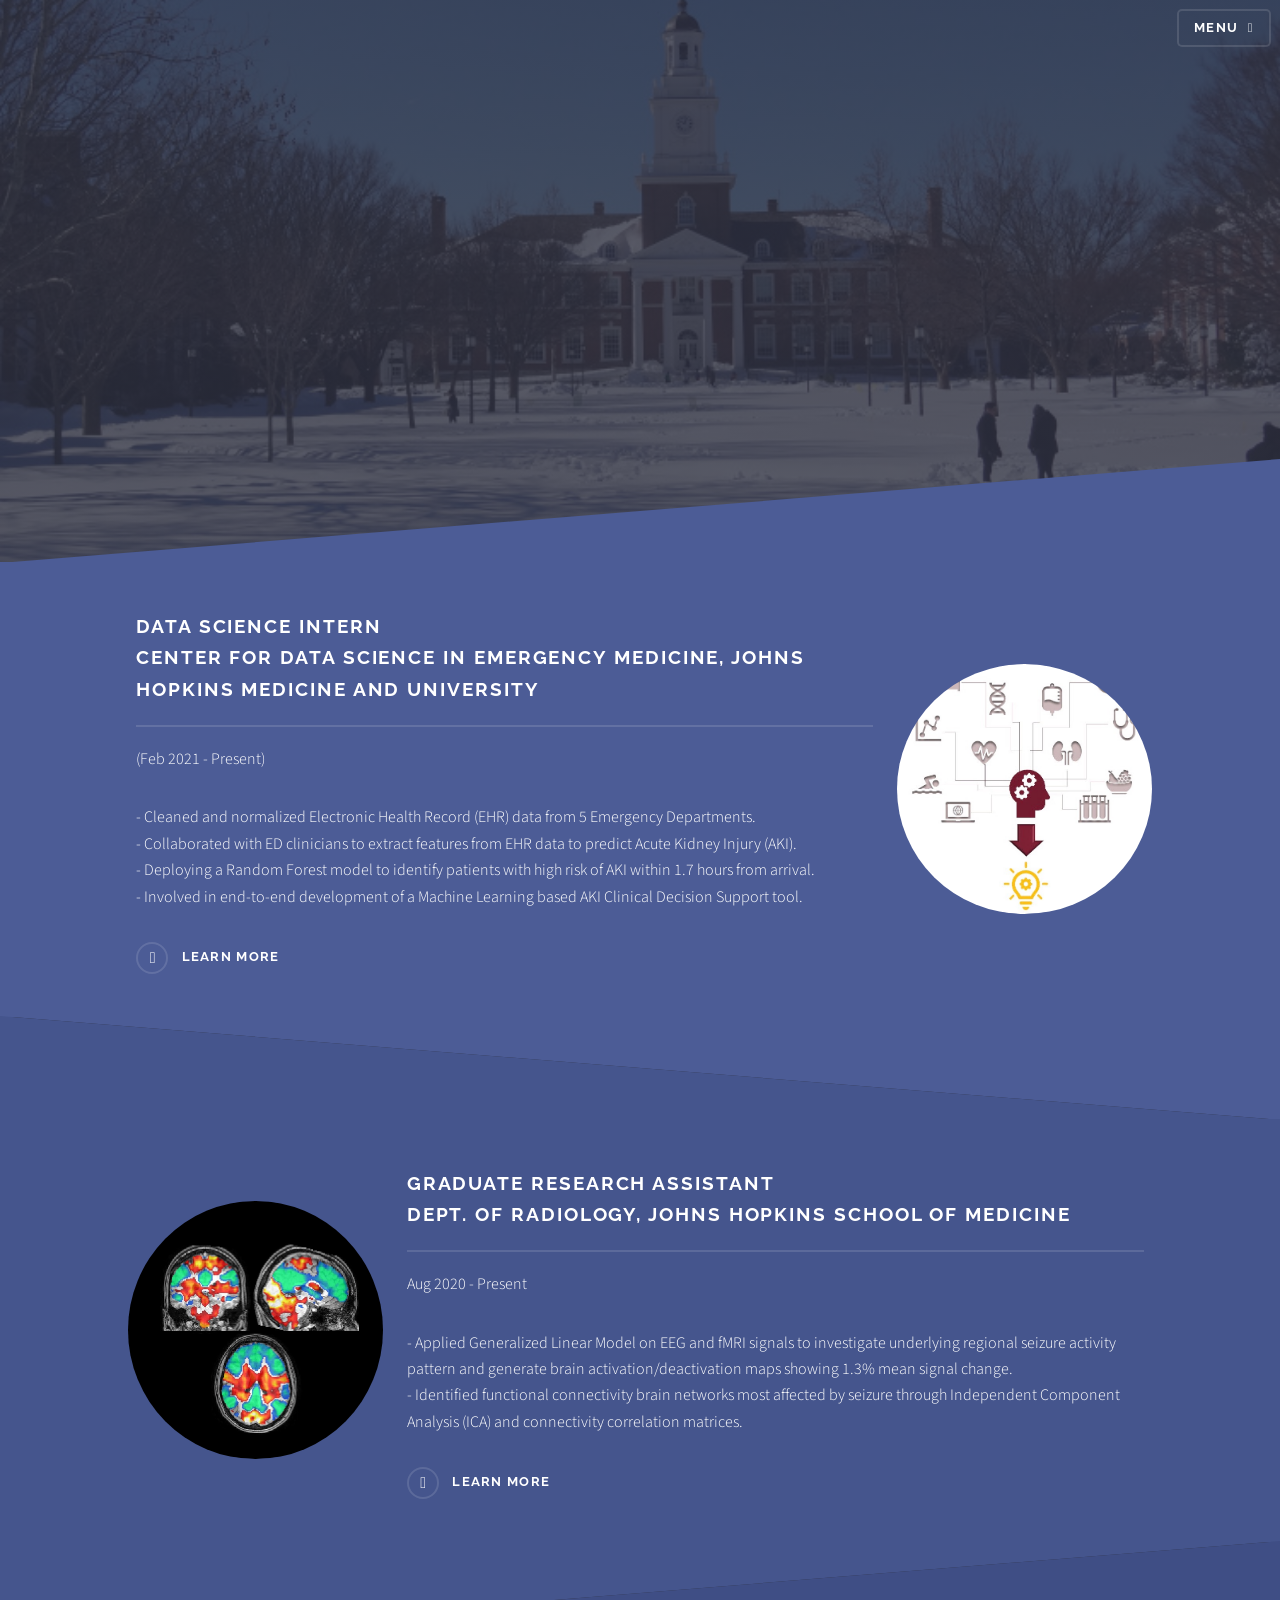
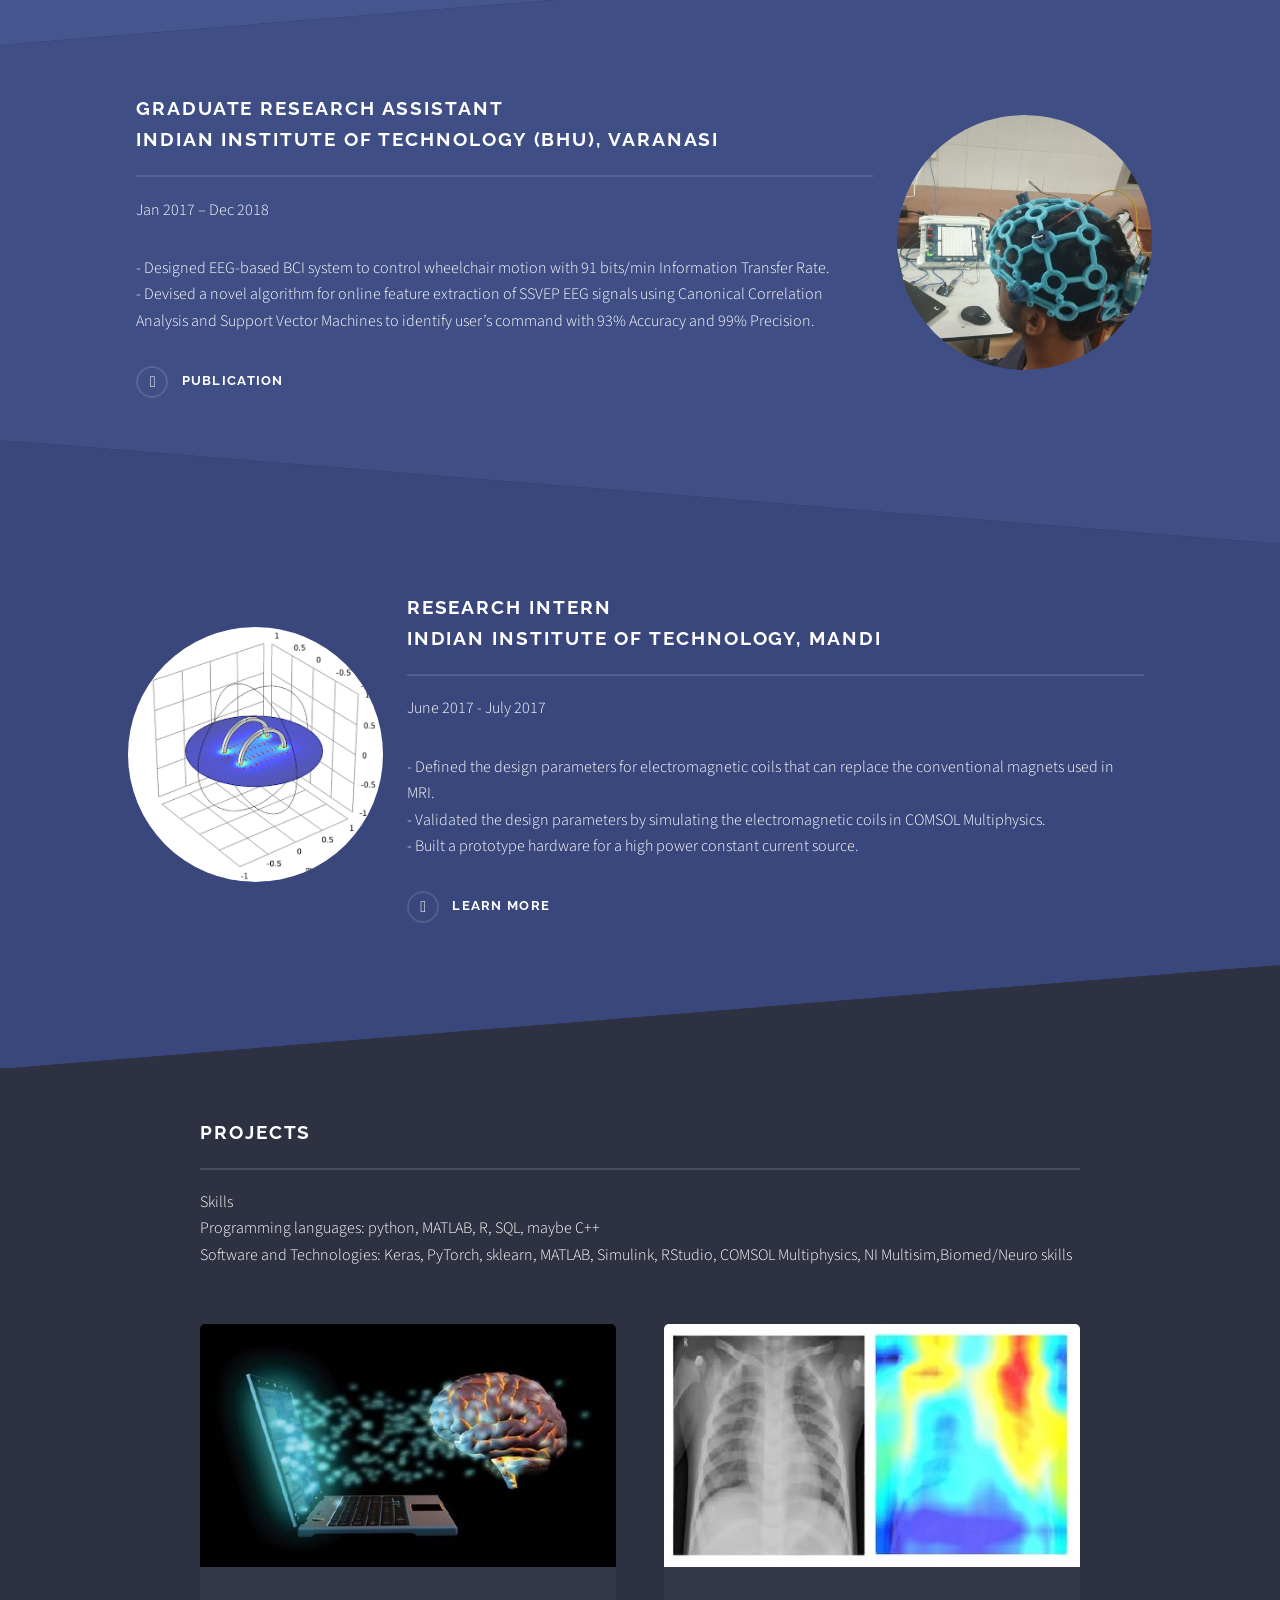
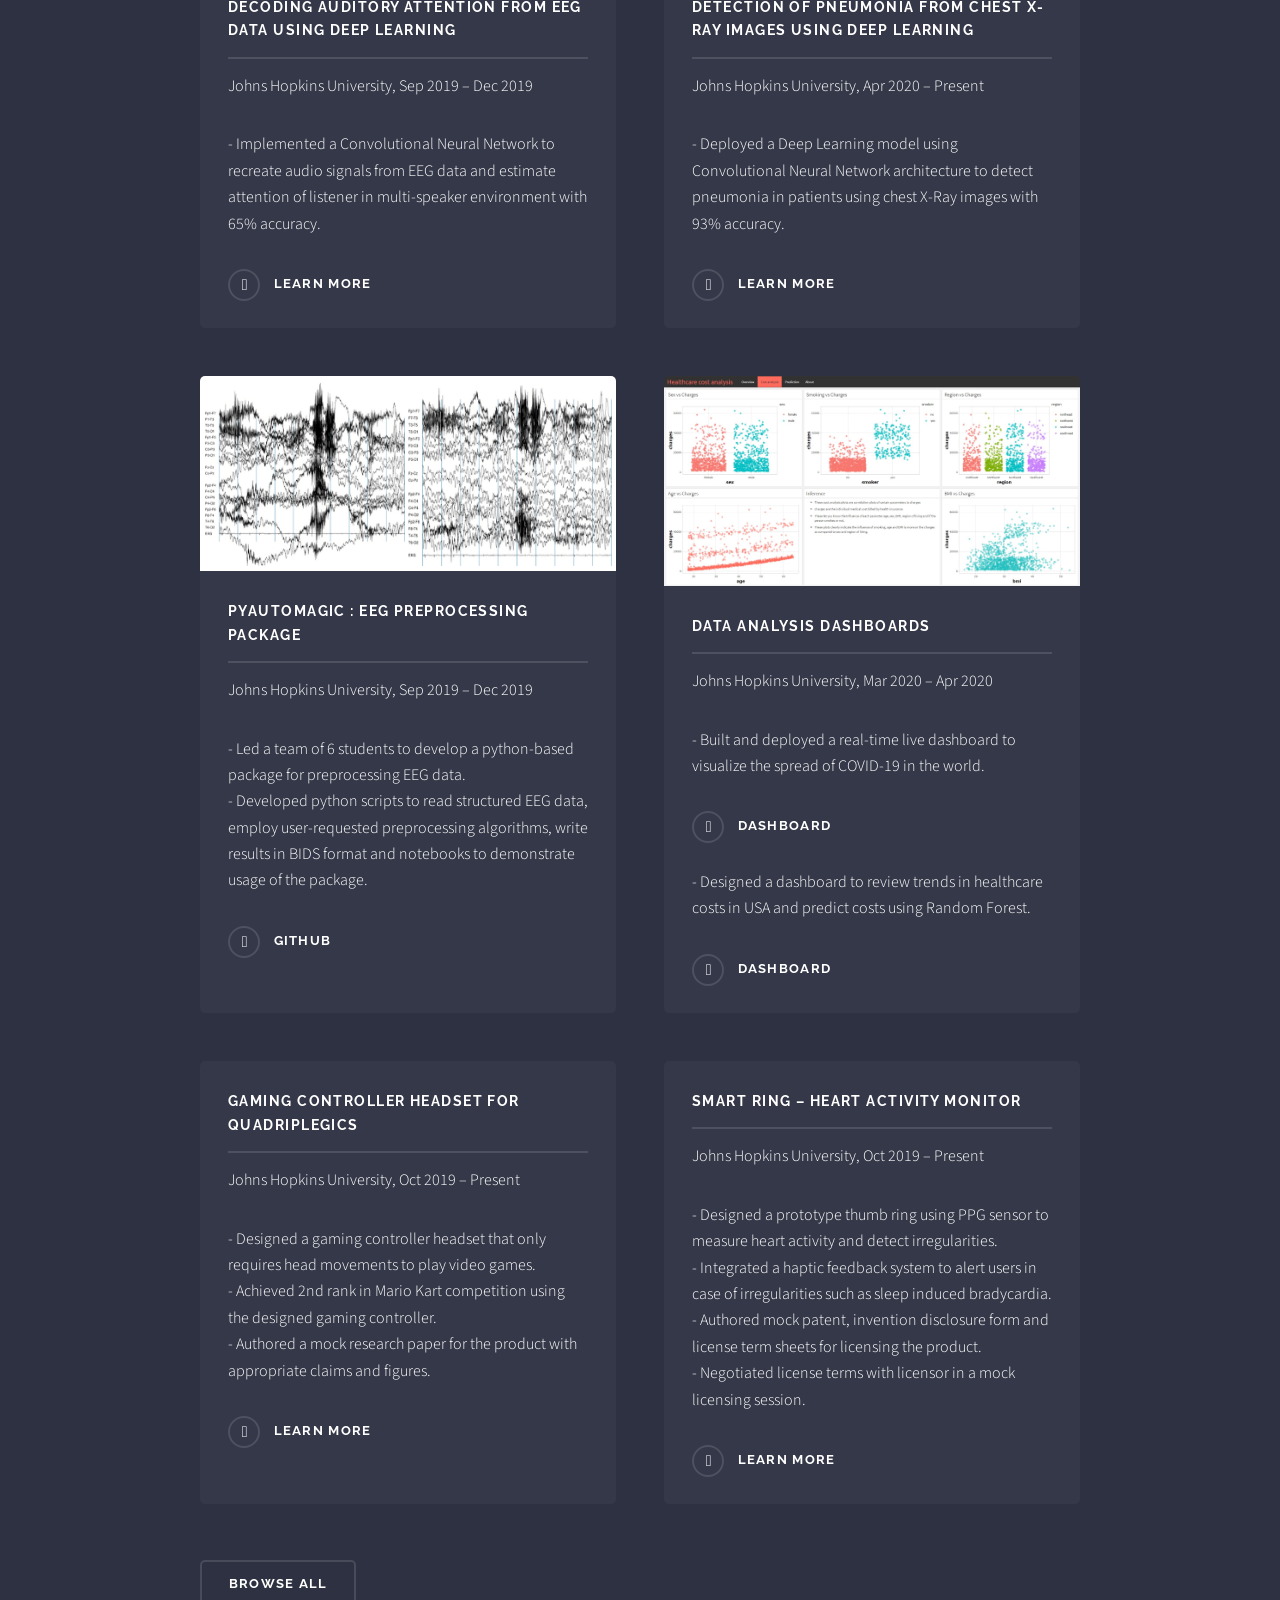
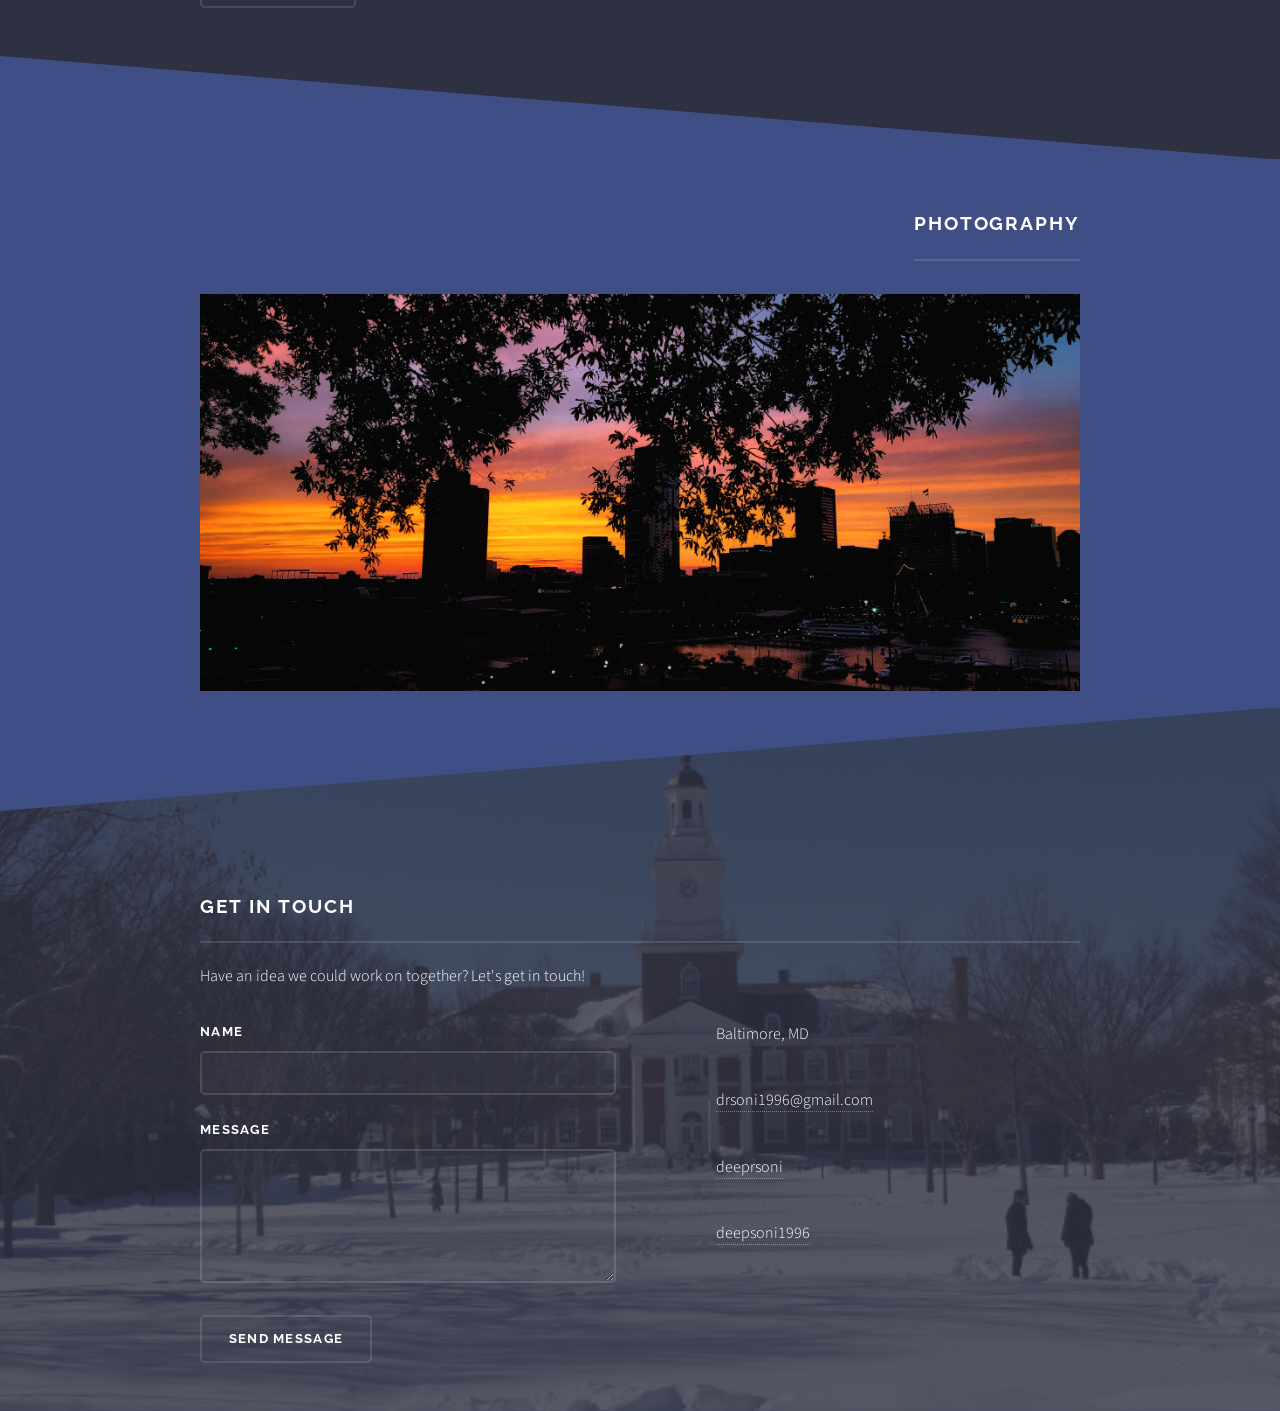
==== commit 3a8074ed: "image update" ====
--- a/index.html
+++ b/index.html
@@ -105,7 +105,7 @@
 						<!-- Four -->
 							<section id="four" class="wrapper alt spotlight style4">
 								<div class="inner">
-									<a href="#" class="image"><img src="images/pic02.jpg" alt="" /></a>
+									<a href="#" class="image"><img src="images/mri.jpg" alt="" /></a>
 									<div class="content">
 										<h2 class="major">Research Intern <br> Indian Institute of Technology, Mandi </h2>
 										<p>June 2017 - July 2017</p>
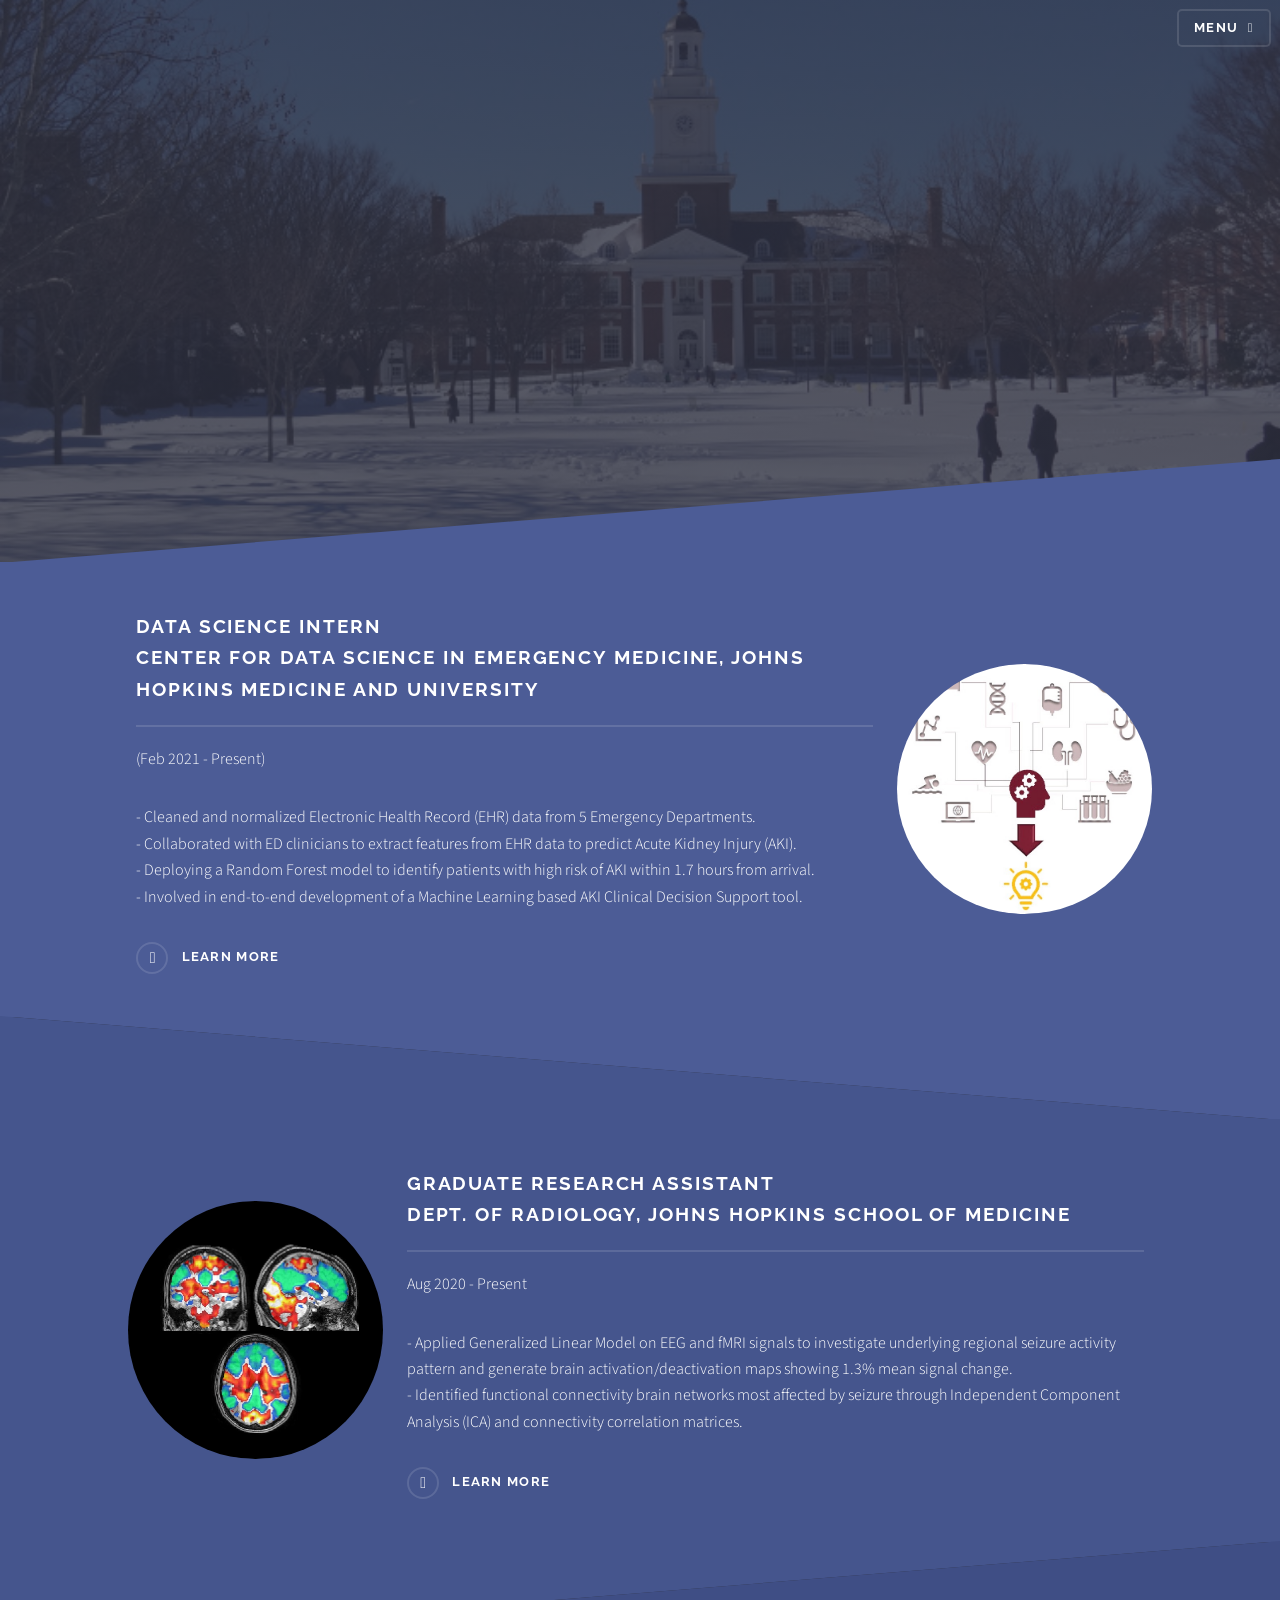
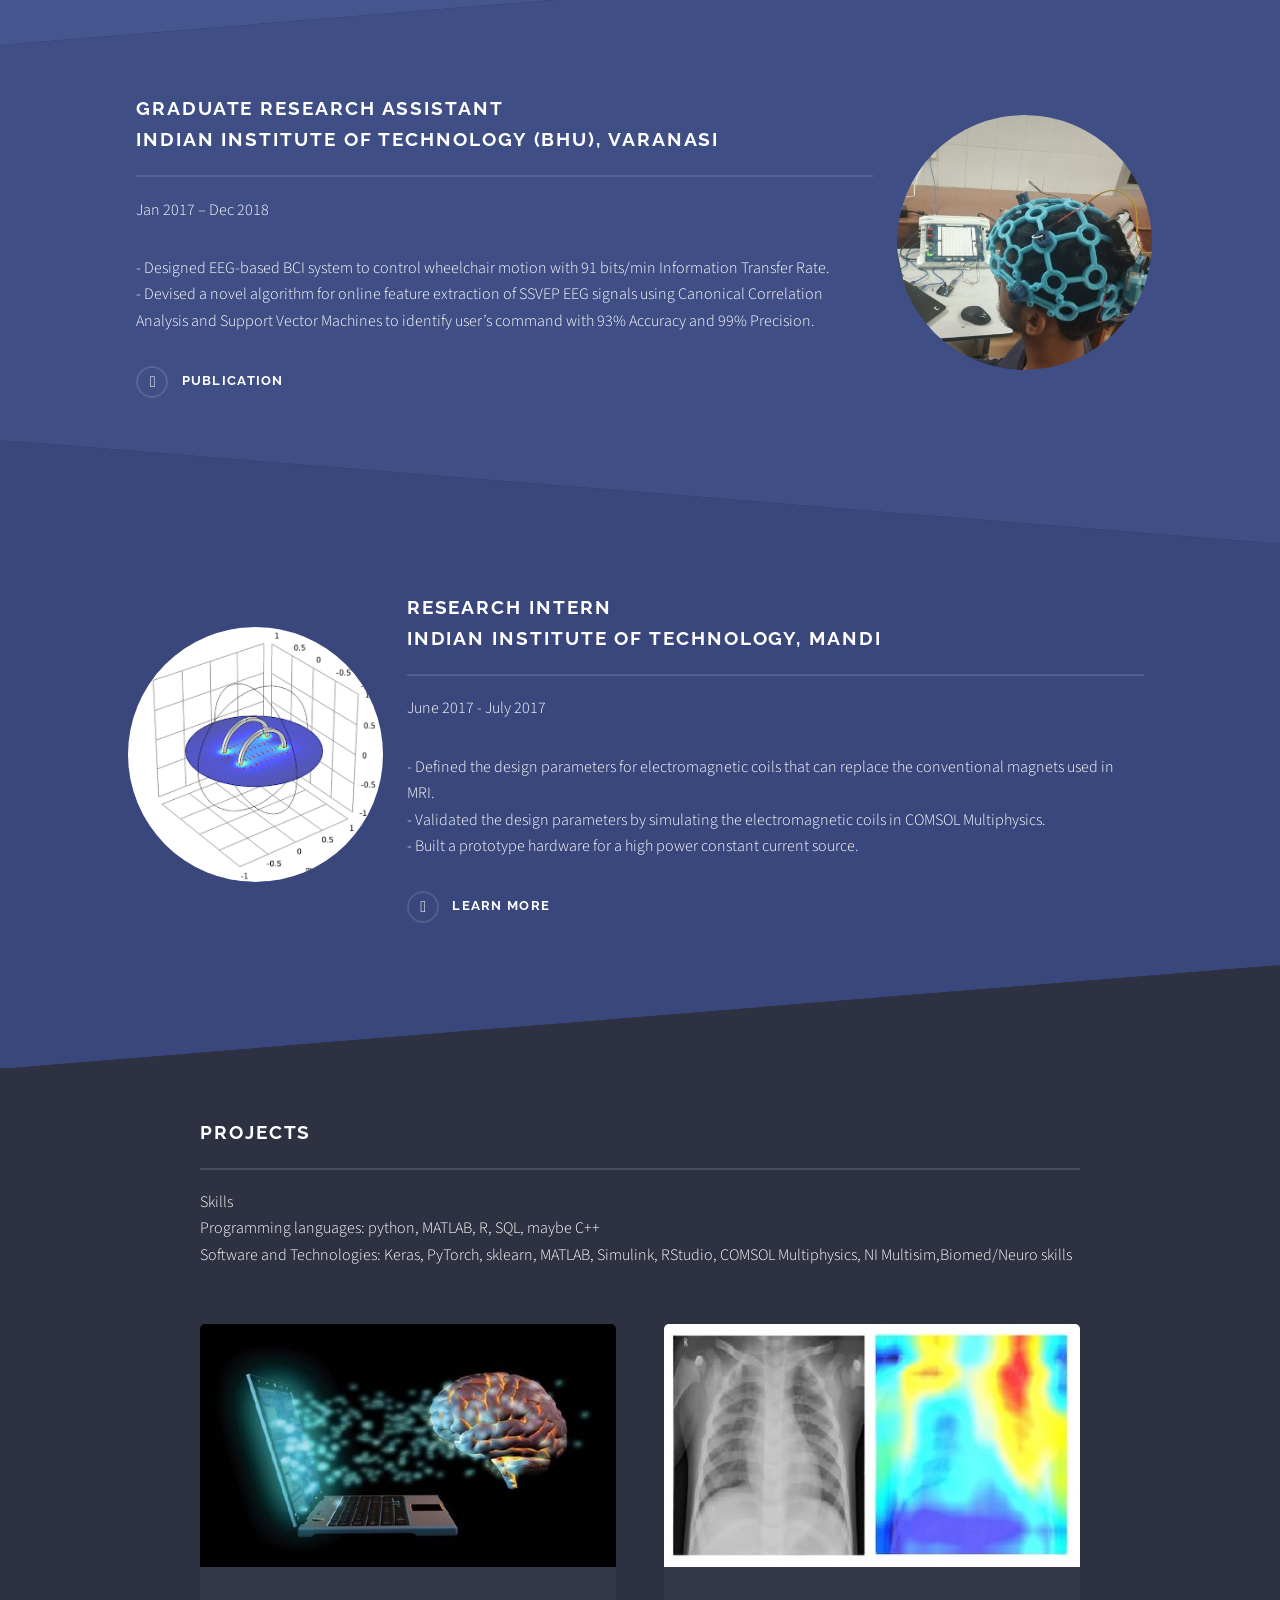
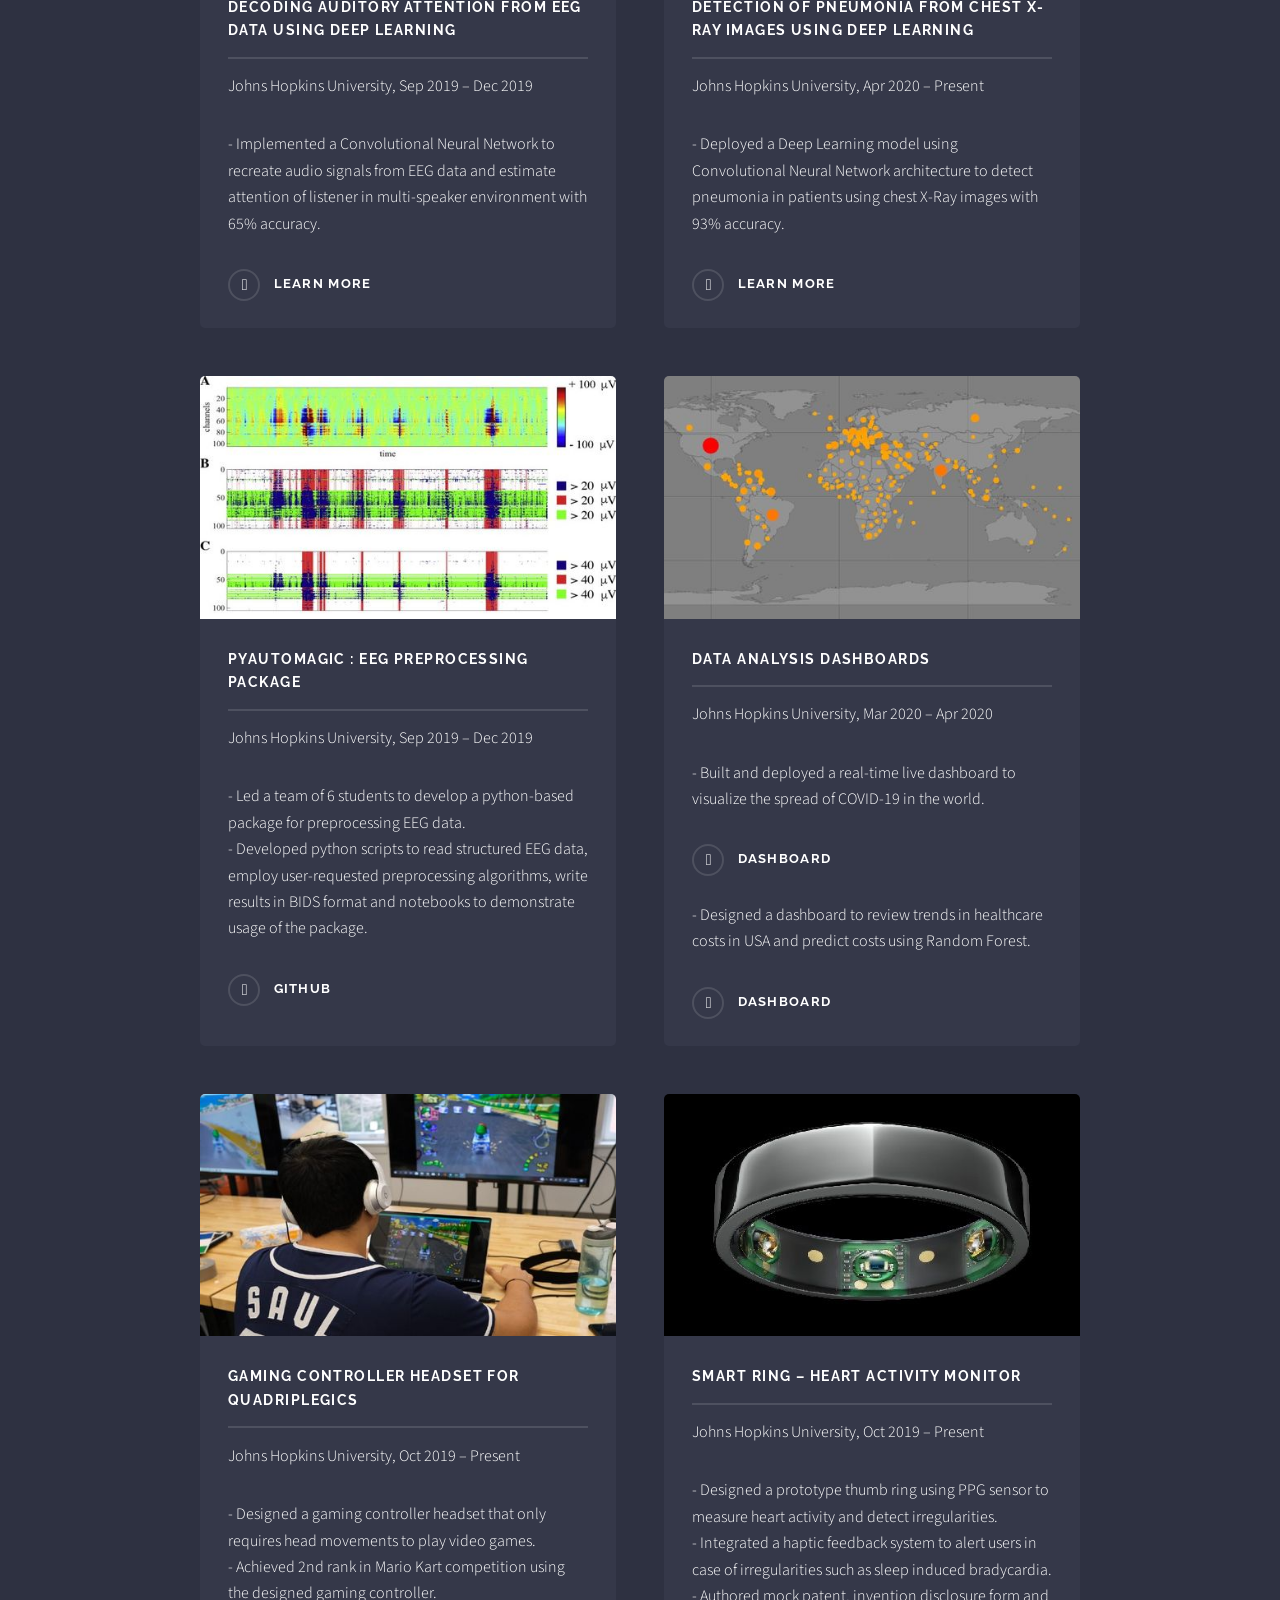
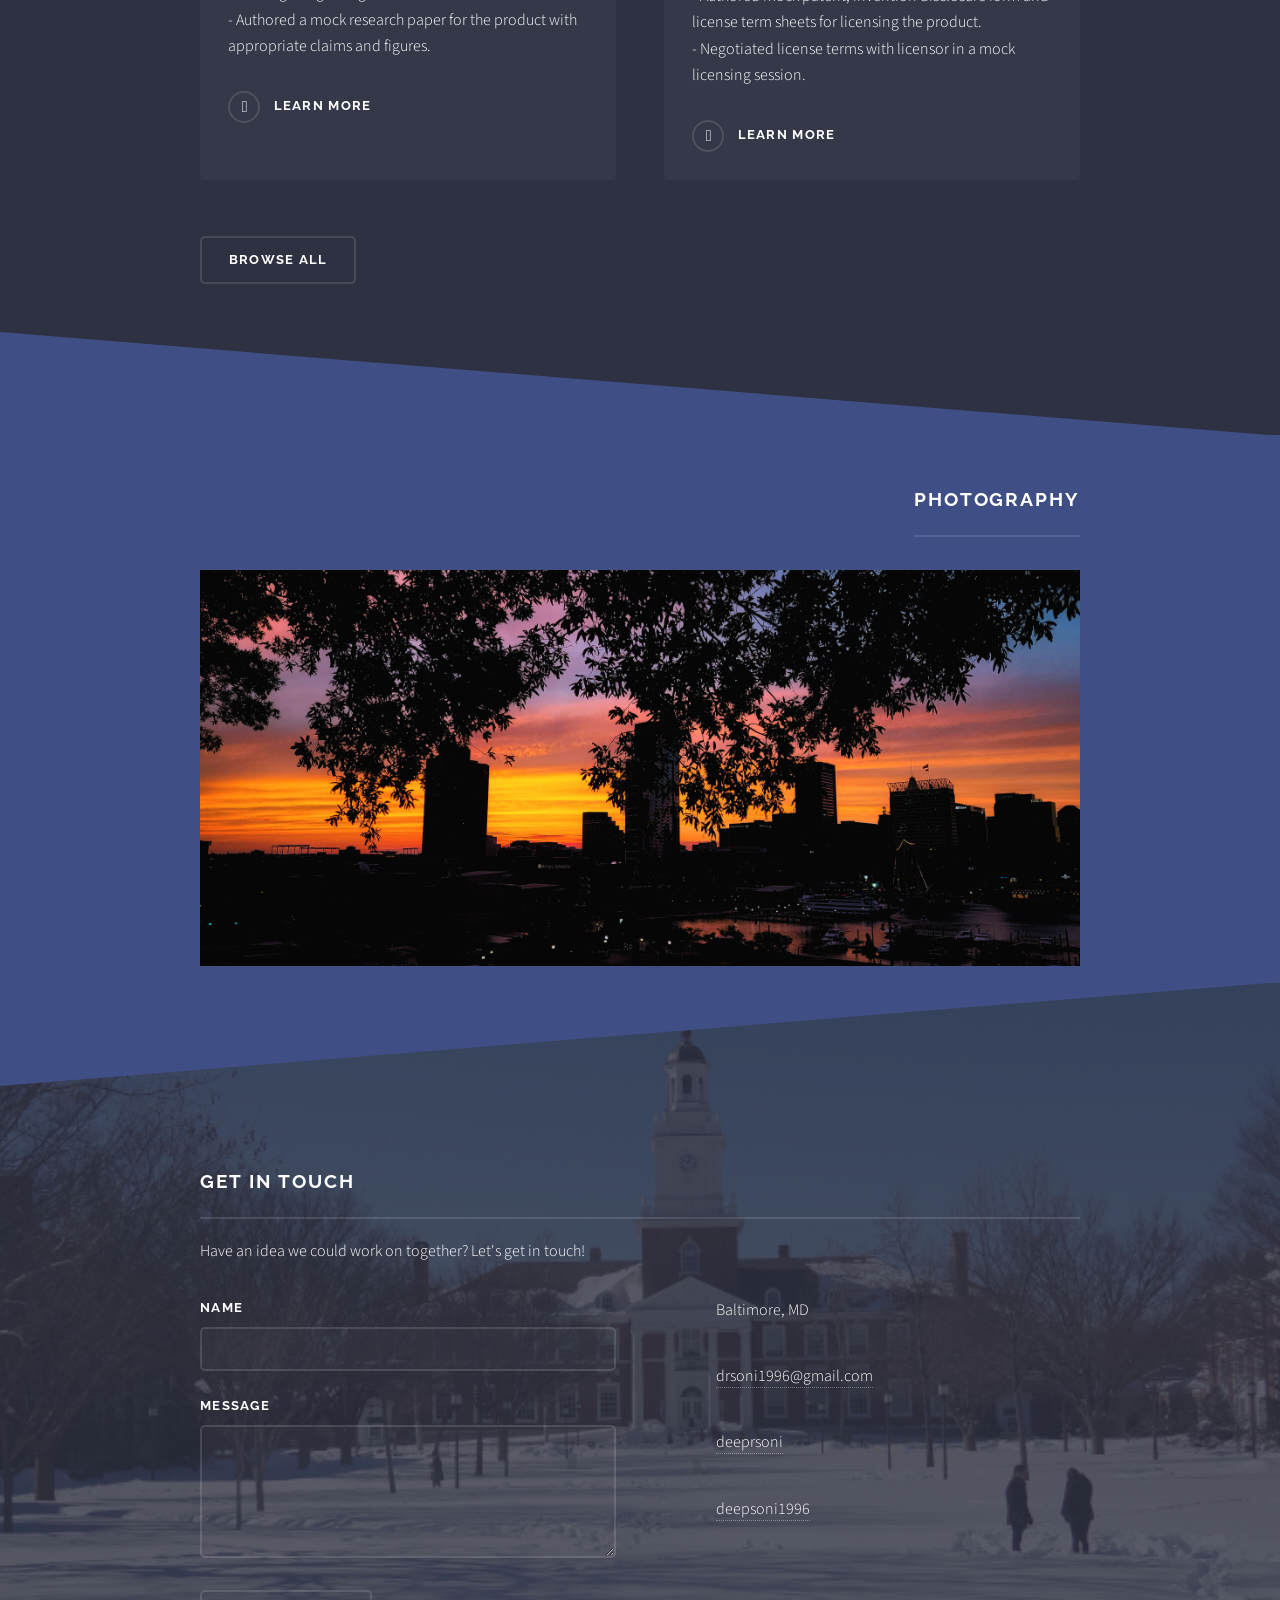
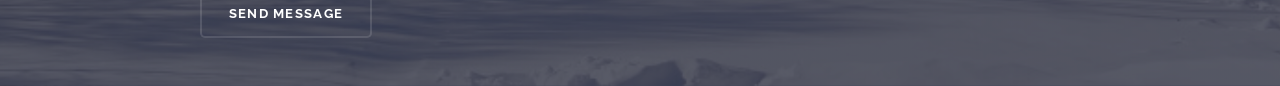
==== commit a7ff0357: "image update" ====
--- a/index.html
+++ b/index.html
@@ -146,7 +146,7 @@
 											</p><a href="#" class="special">Learn more</a>
 										</article>
 										<article>
-											<a href="#" class="image"><img src="images/pyauto.png" alt="" /></a>
+											<a href="#" class="image"><img src="images/pyauto2.jpg" alt="" /></a>
 											<h3 class="major">pyAutomagic : EEG preprocessing package </h3>
 											<p>Johns Hopkins University, Sep 2019 – Dec 2019</p>
 											<p>
@@ -155,7 +155,7 @@
                                             </p><a href="https://github.com/NeuroDataDesign/pyautomagic" class="special">GitHub</a>
 										</article>
 										<article>
-											<a href="#" class="image"><img src="images/dashboard.jpg" alt="" /></a>
+											<a href="#" class="image"><img src="images/corona.jpg" alt="" /></a>
 											<h3 class="major">Data Analysis dashboards</h3>
 											<p>Johns Hopkins University, Mar 2020 – Apr 2020</p>
 											<p>
@@ -168,7 +168,7 @@
                                             
 										</article>
 										<article>
-											<a href="#" class="image"><img src="images/pic07.jpg" alt="" /></a>
+											<a href="#" class="image"><img src="images/gsme.jpg" alt="" /></a>
 											<h3 class="major">Gaming controller headset for quadriplegics</h3>
 											<p>Johns Hopkins University, Oct 2019 – Present</p>
 											<p>
@@ -178,7 +178,7 @@
 											</p><a href="#" class="special">Learn more</a>
 										</article>
 										<article>
-											<a href="#" class="image"><img src="images/pic07.jpg" alt="" /></a>
+											<a href="#" class="image"><img src="images/ring.jpg" alt="" /></a>
 											<h3 class="major">Smart ring – heart activity monitor </h3>
 											<p>Johns Hopkins University, Oct 2019 – Present</p>
 											<p>
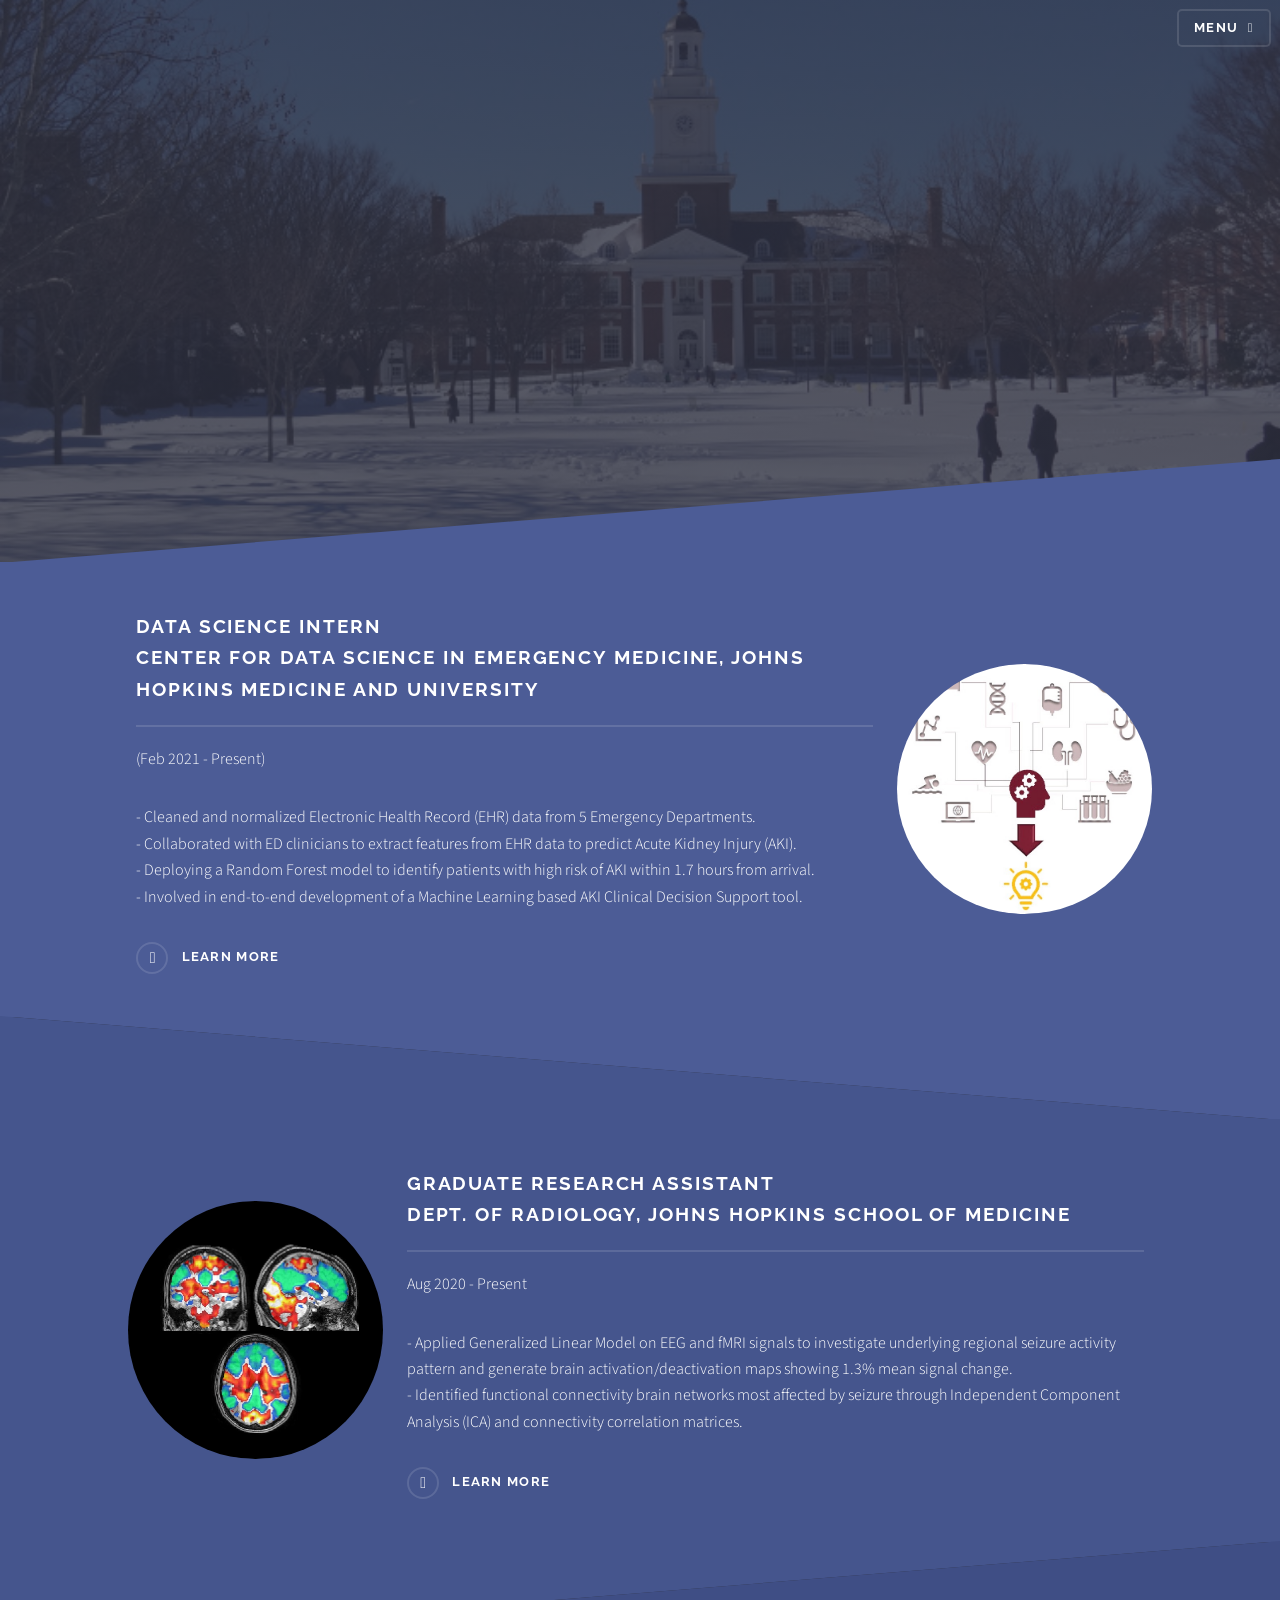
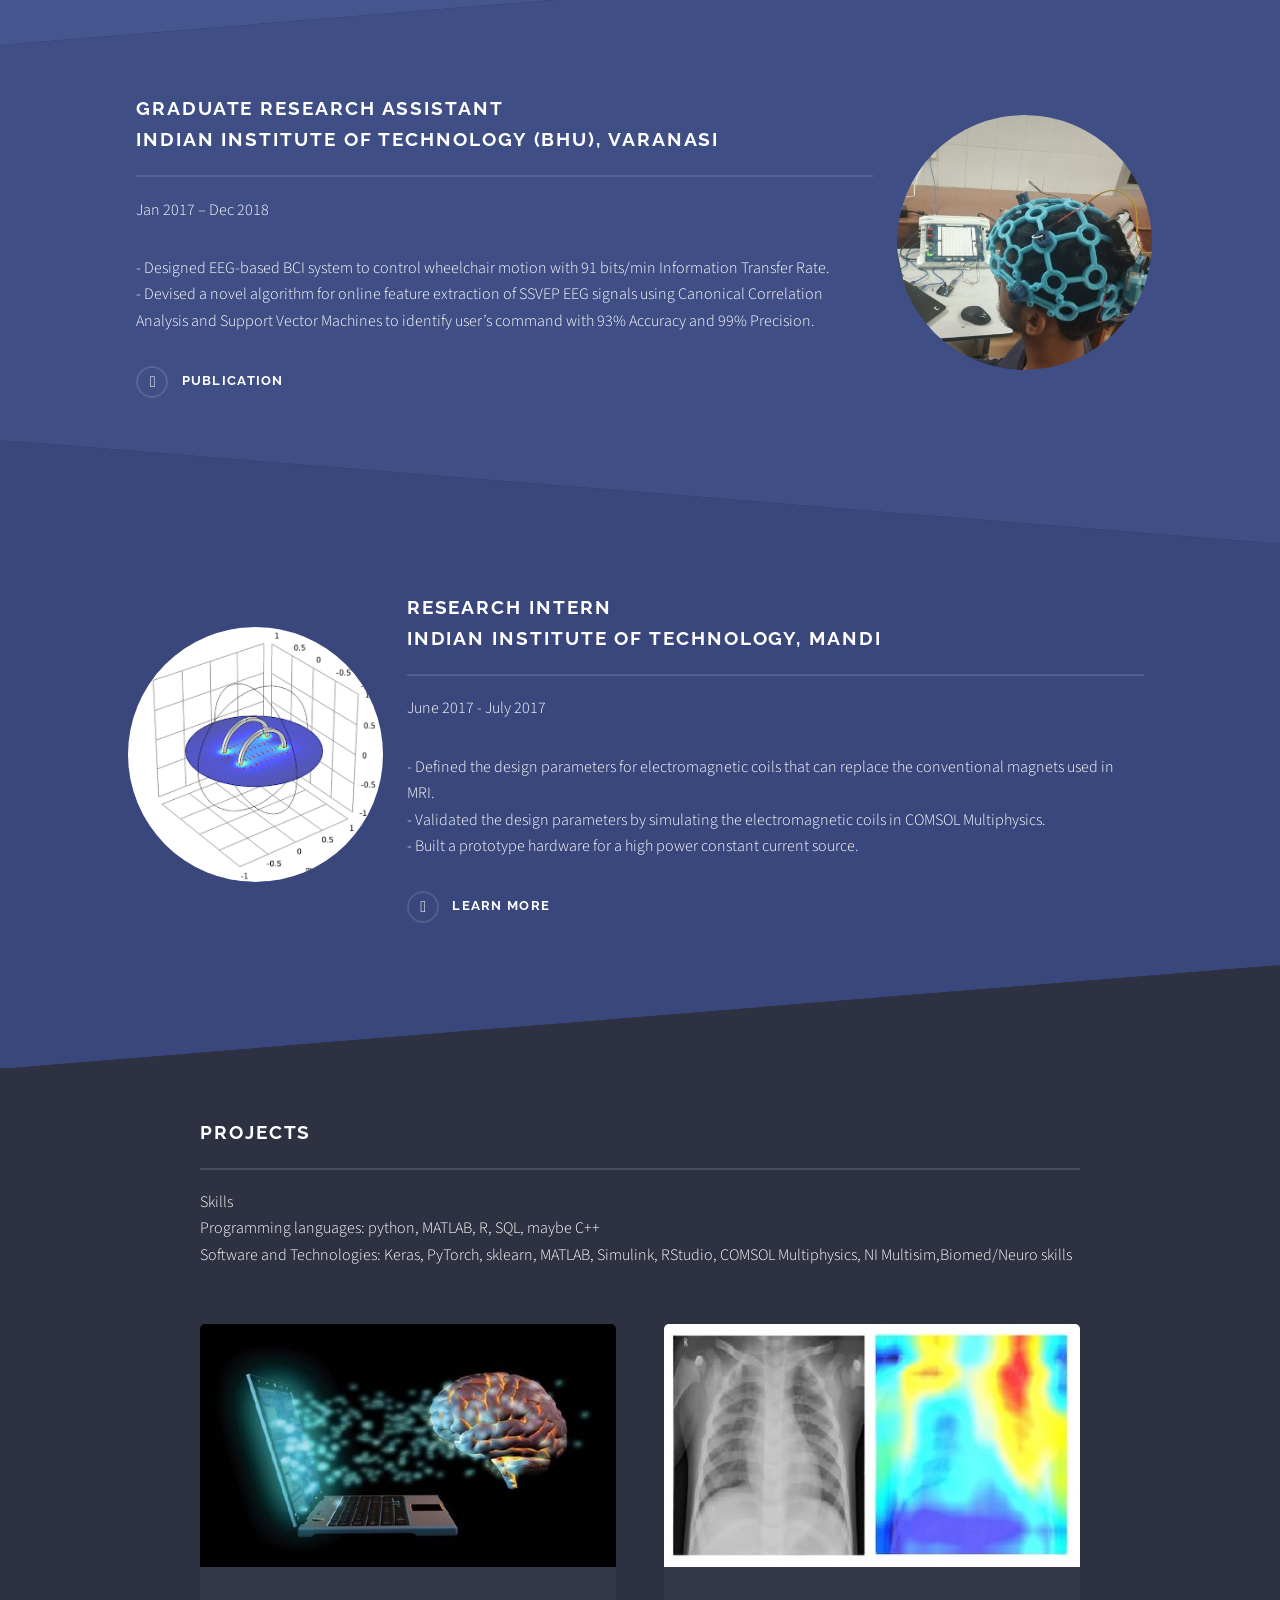
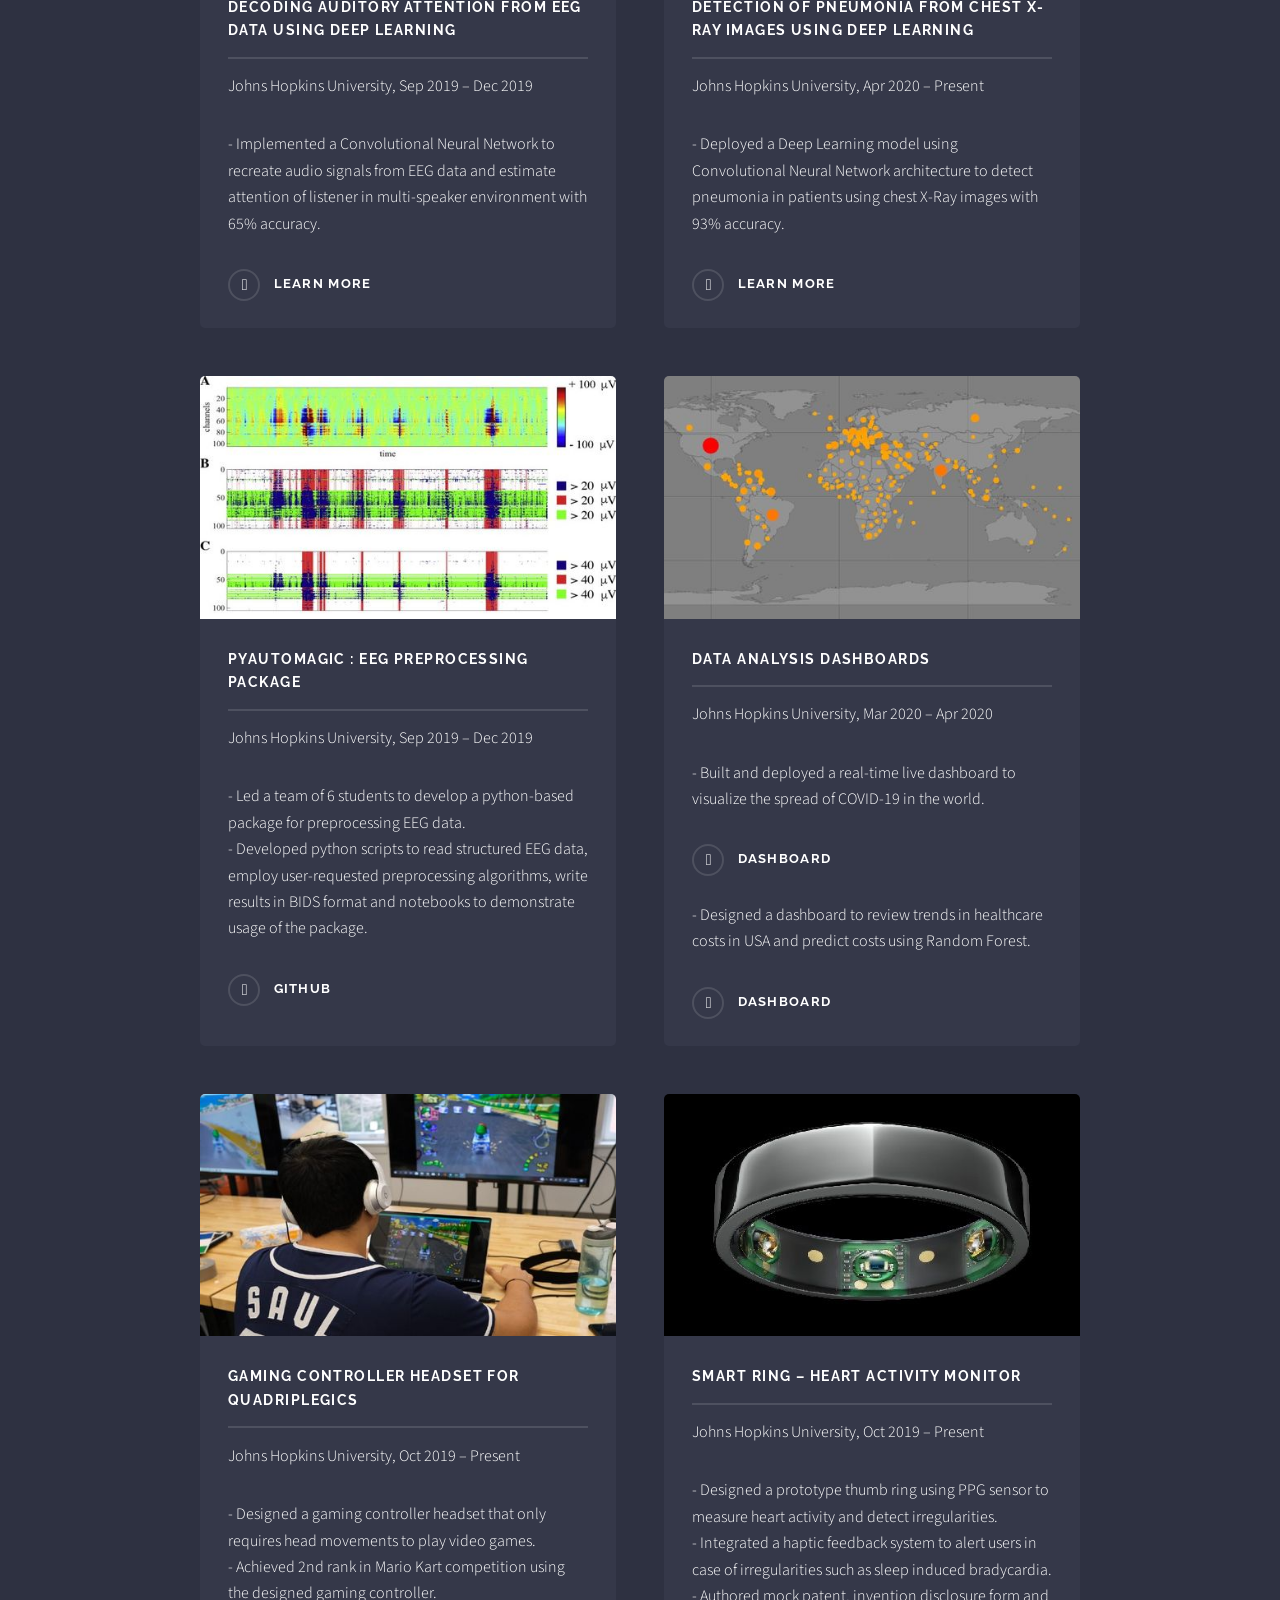
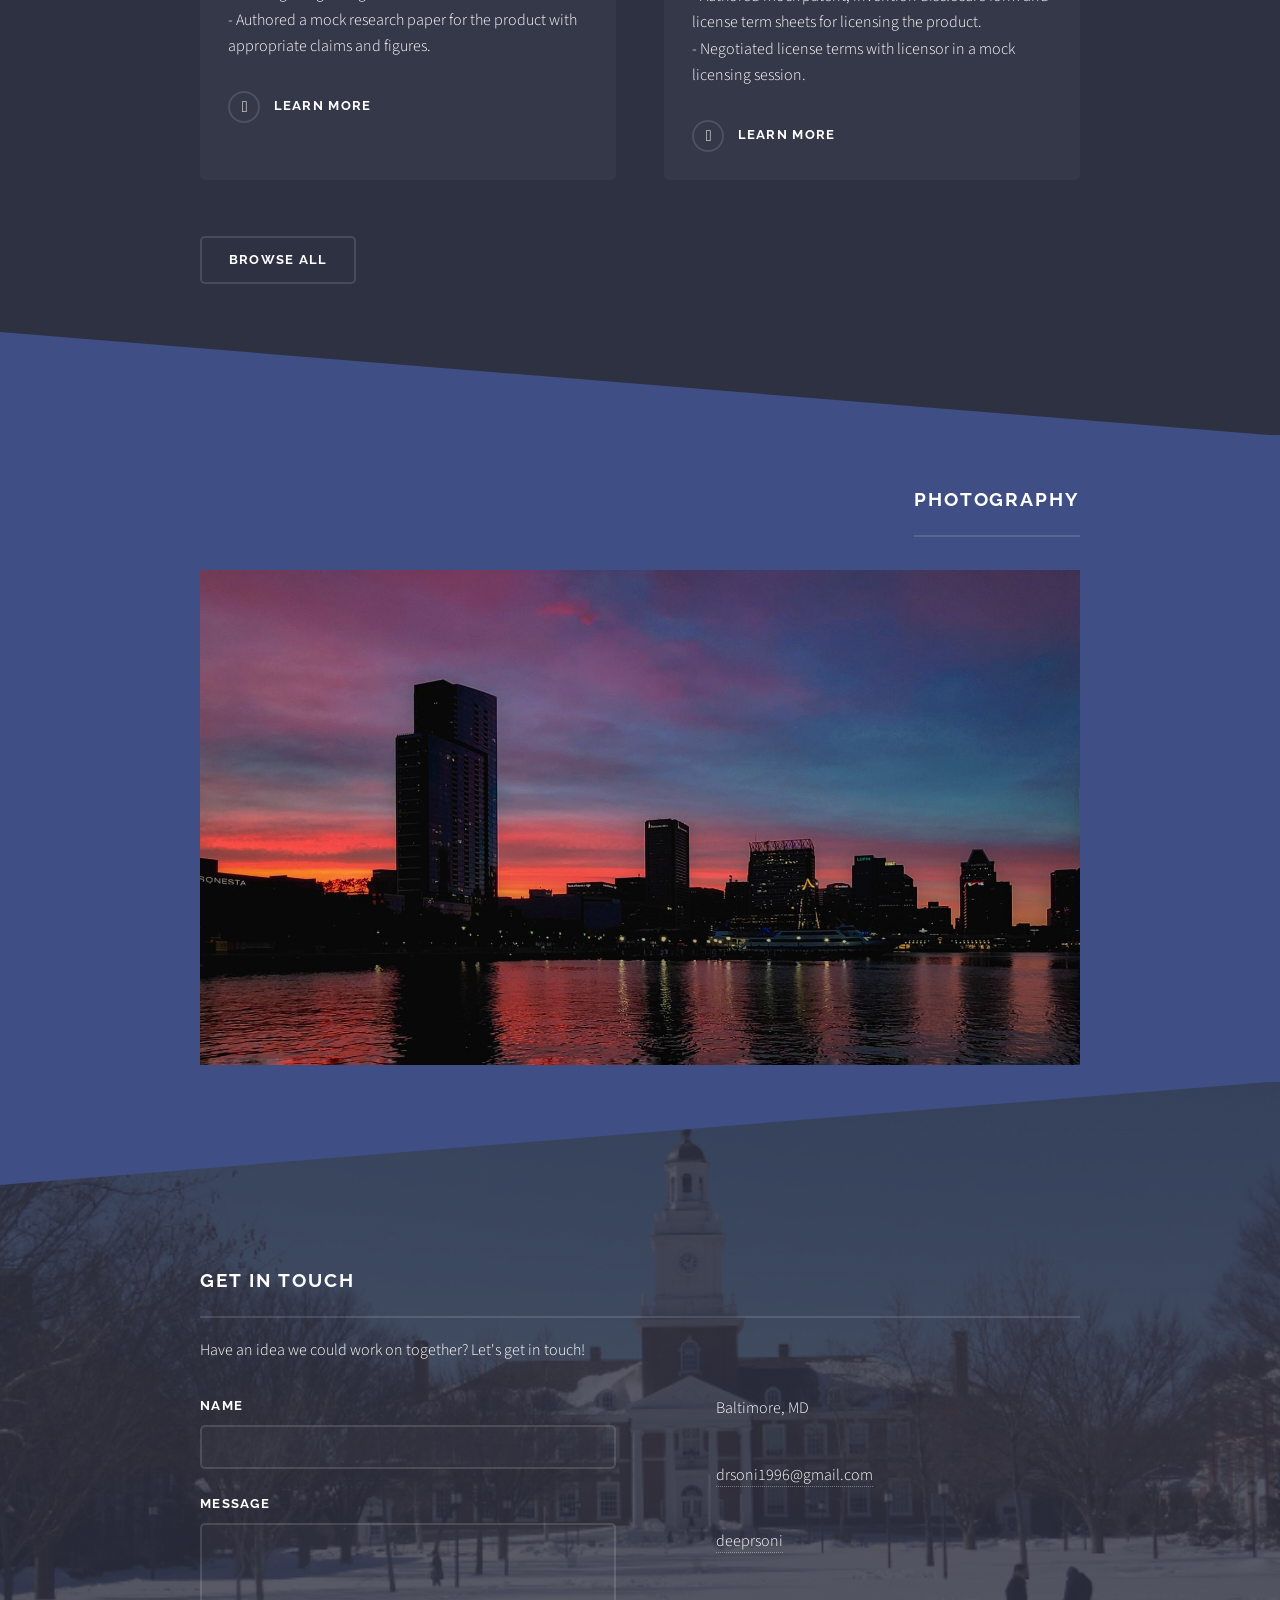
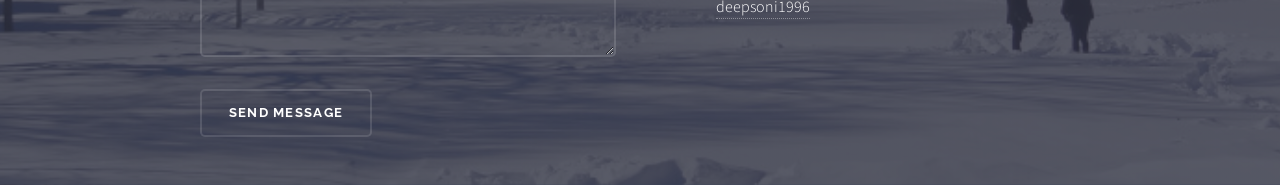
==== commit 913963d8: "photography update" ====
--- a/index.html
+++ b/index.html
@@ -206,11 +206,16 @@
                         <div class="inner">
                         <div id="slider">
                         <figure>
+                        <img src="images/gallery7.jpg" alt>
+                        <img src="images/gallery.jpeg" alt>
+                        <img src="images/gallery3.jpeg" alt>
+                        <img src="images/gallery4.jpg" alt>
+                        <img src="images/gallery5.jpg" alt>
                         <img src="images/gallery1.jpg" alt>
-                        <img src="images/gallery2.jpg" alt>
+                        <img src="images/gallery1.jpg" alt>
                         <img src="images/gallery3.jpeg" alt>
-                        <img src="images/gallery1.jpg" alt>
-                        <img src="images/gallery2.jpg" alt>
+                        <img src="images/gallery4.jpg" alt>
+                        <img src="images/gallery5.jpg" alt>
                         </figure>
                         </div>
                         </div>
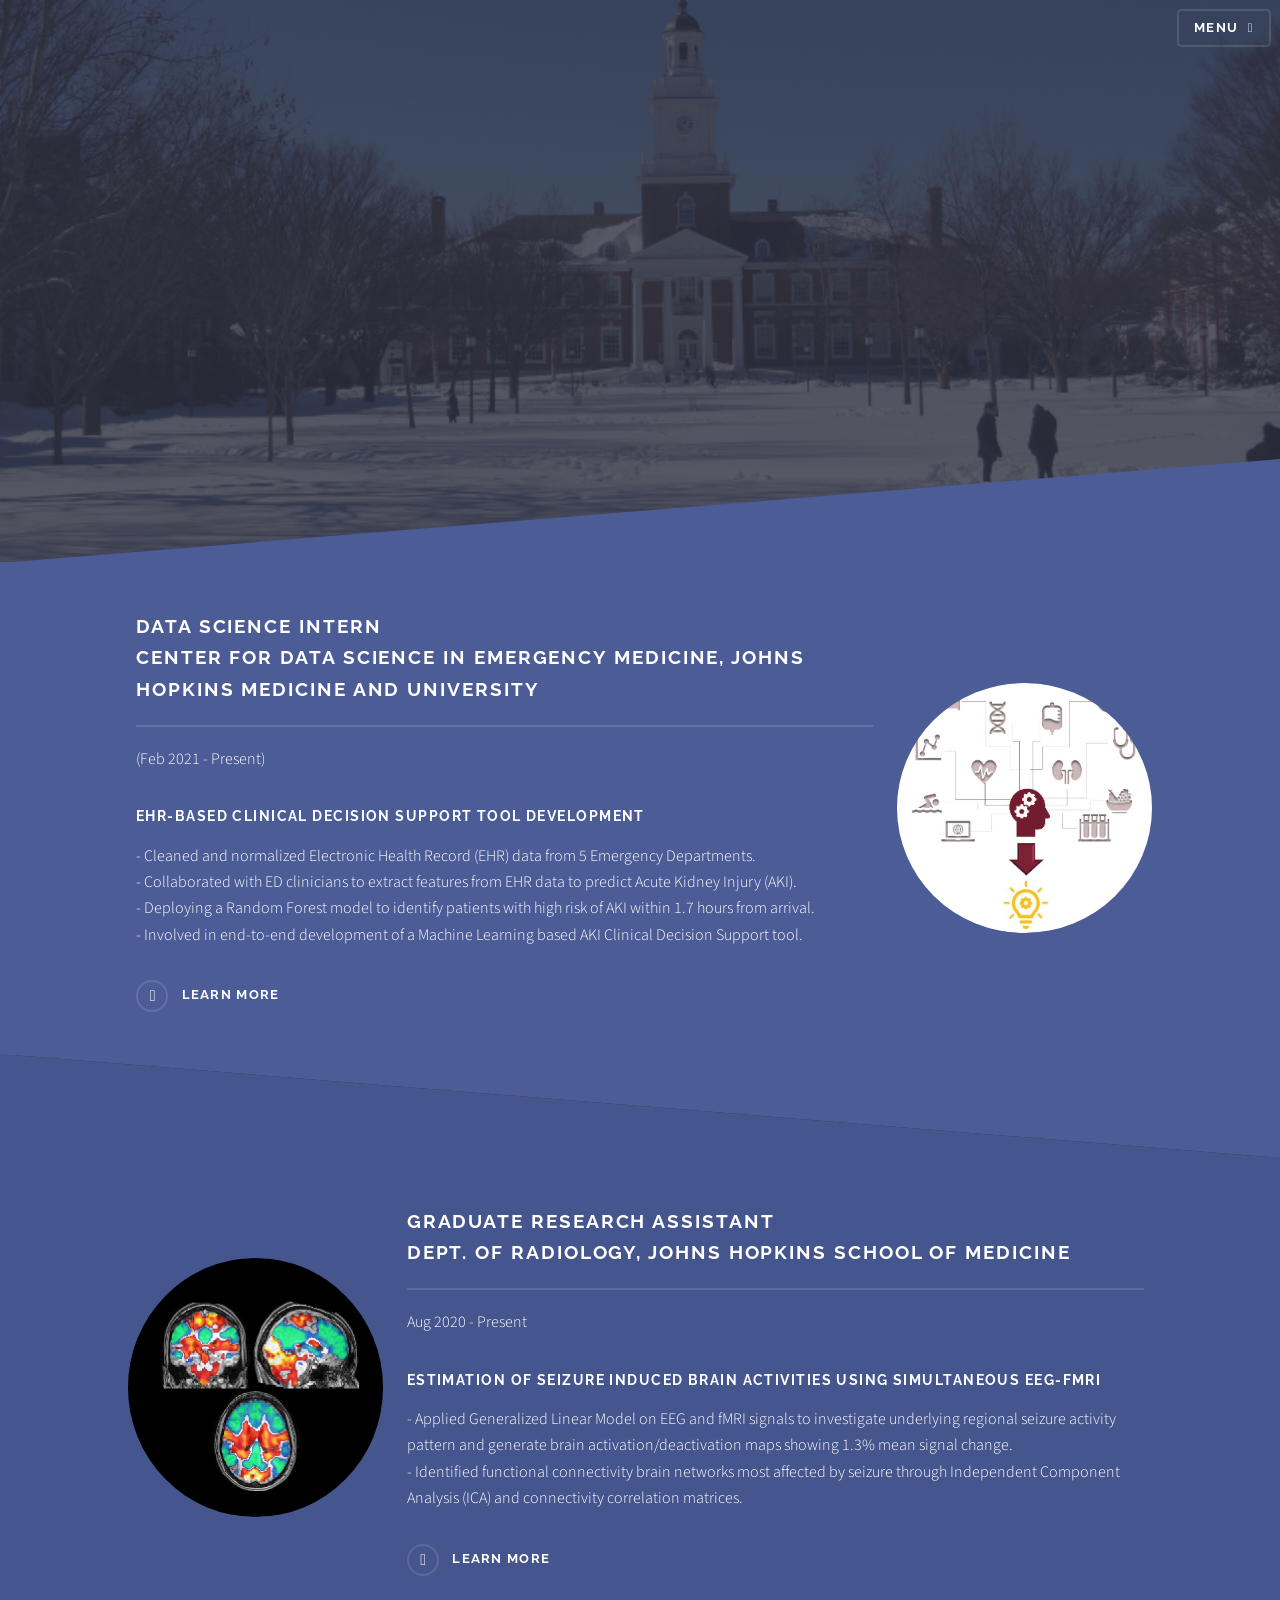
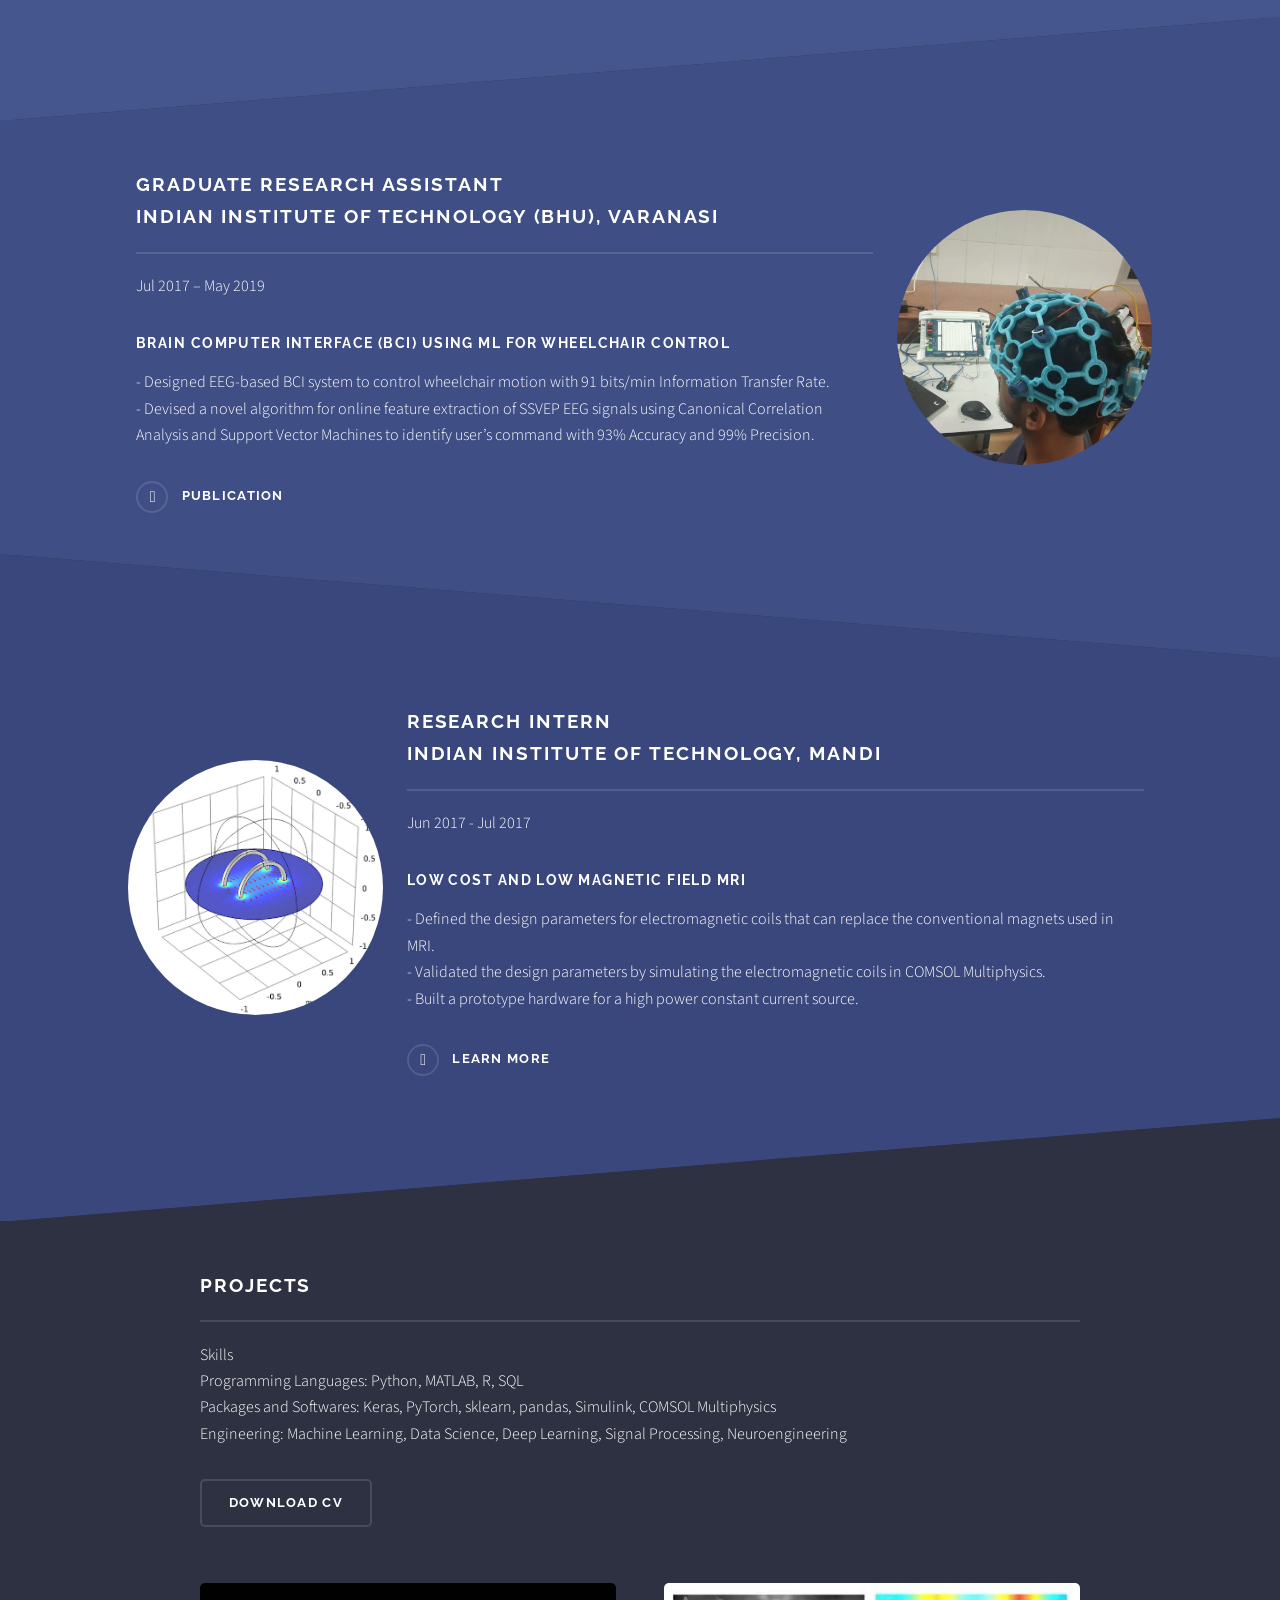
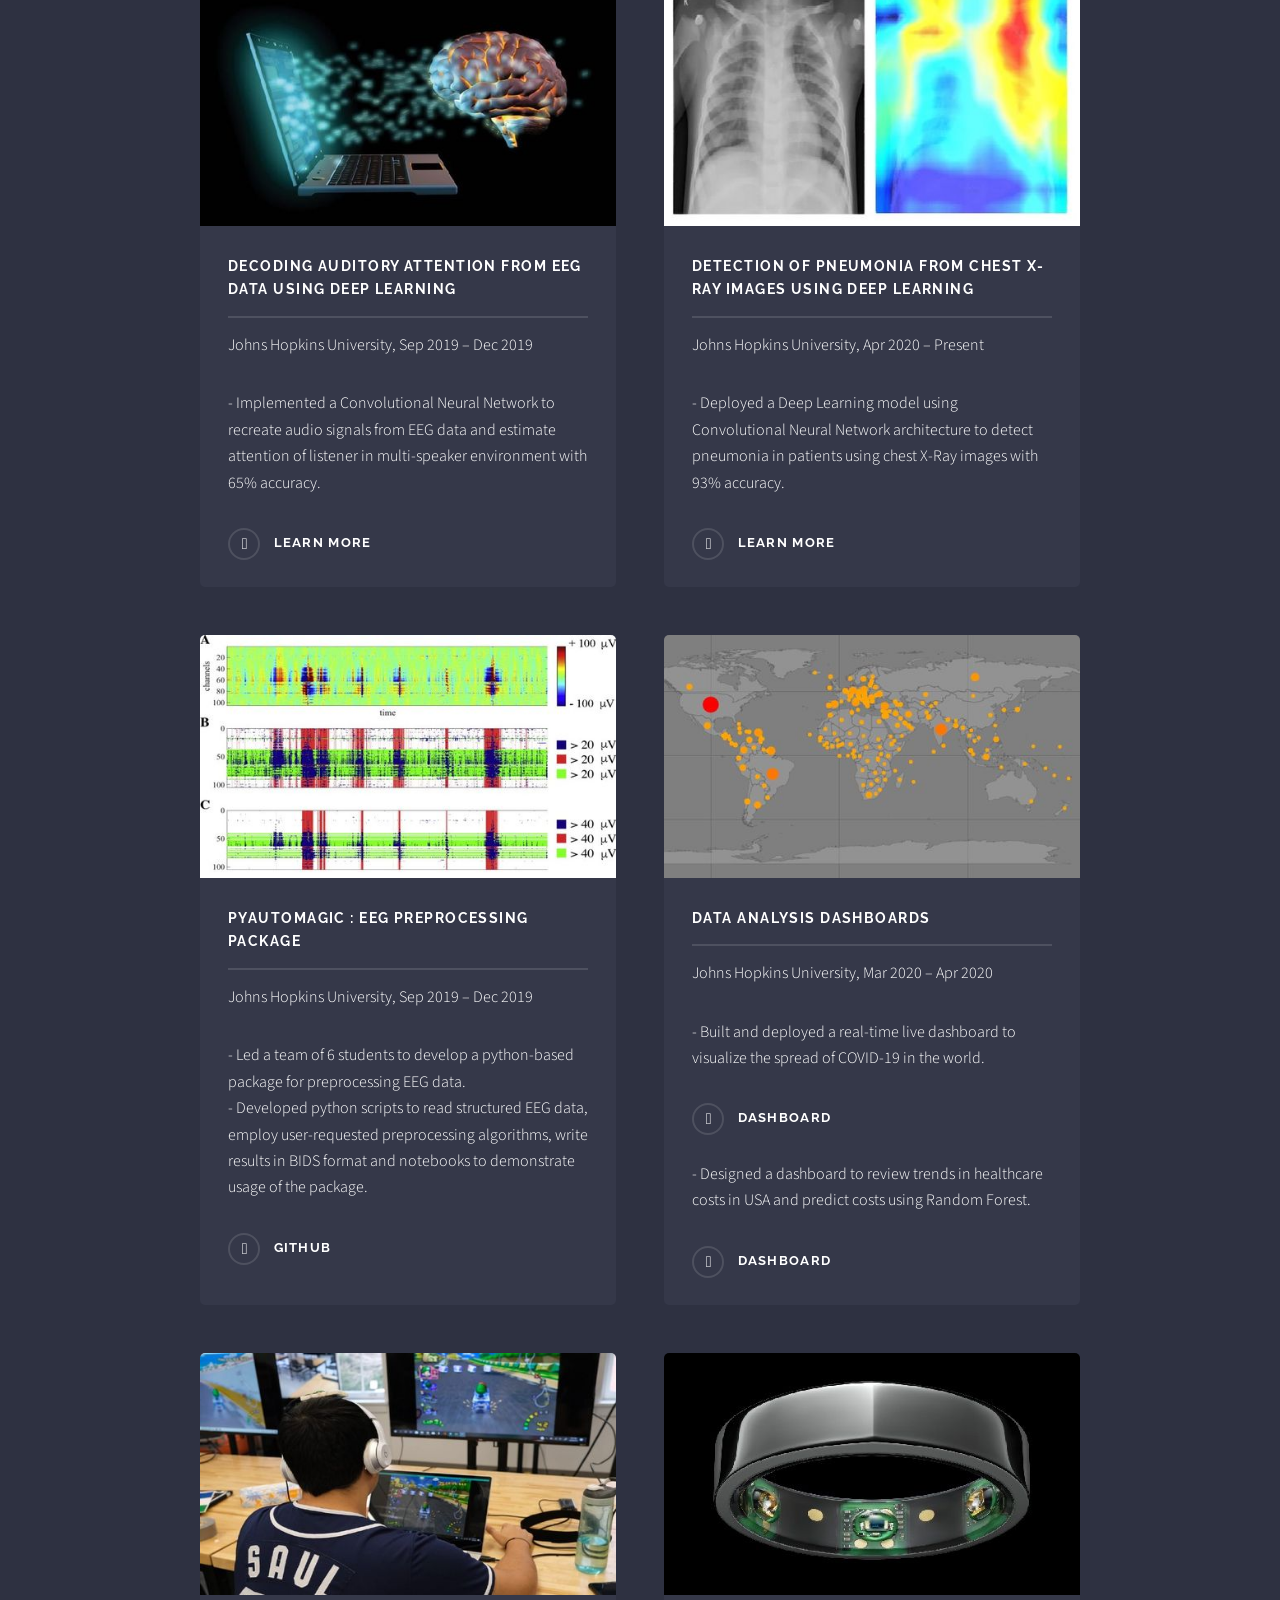
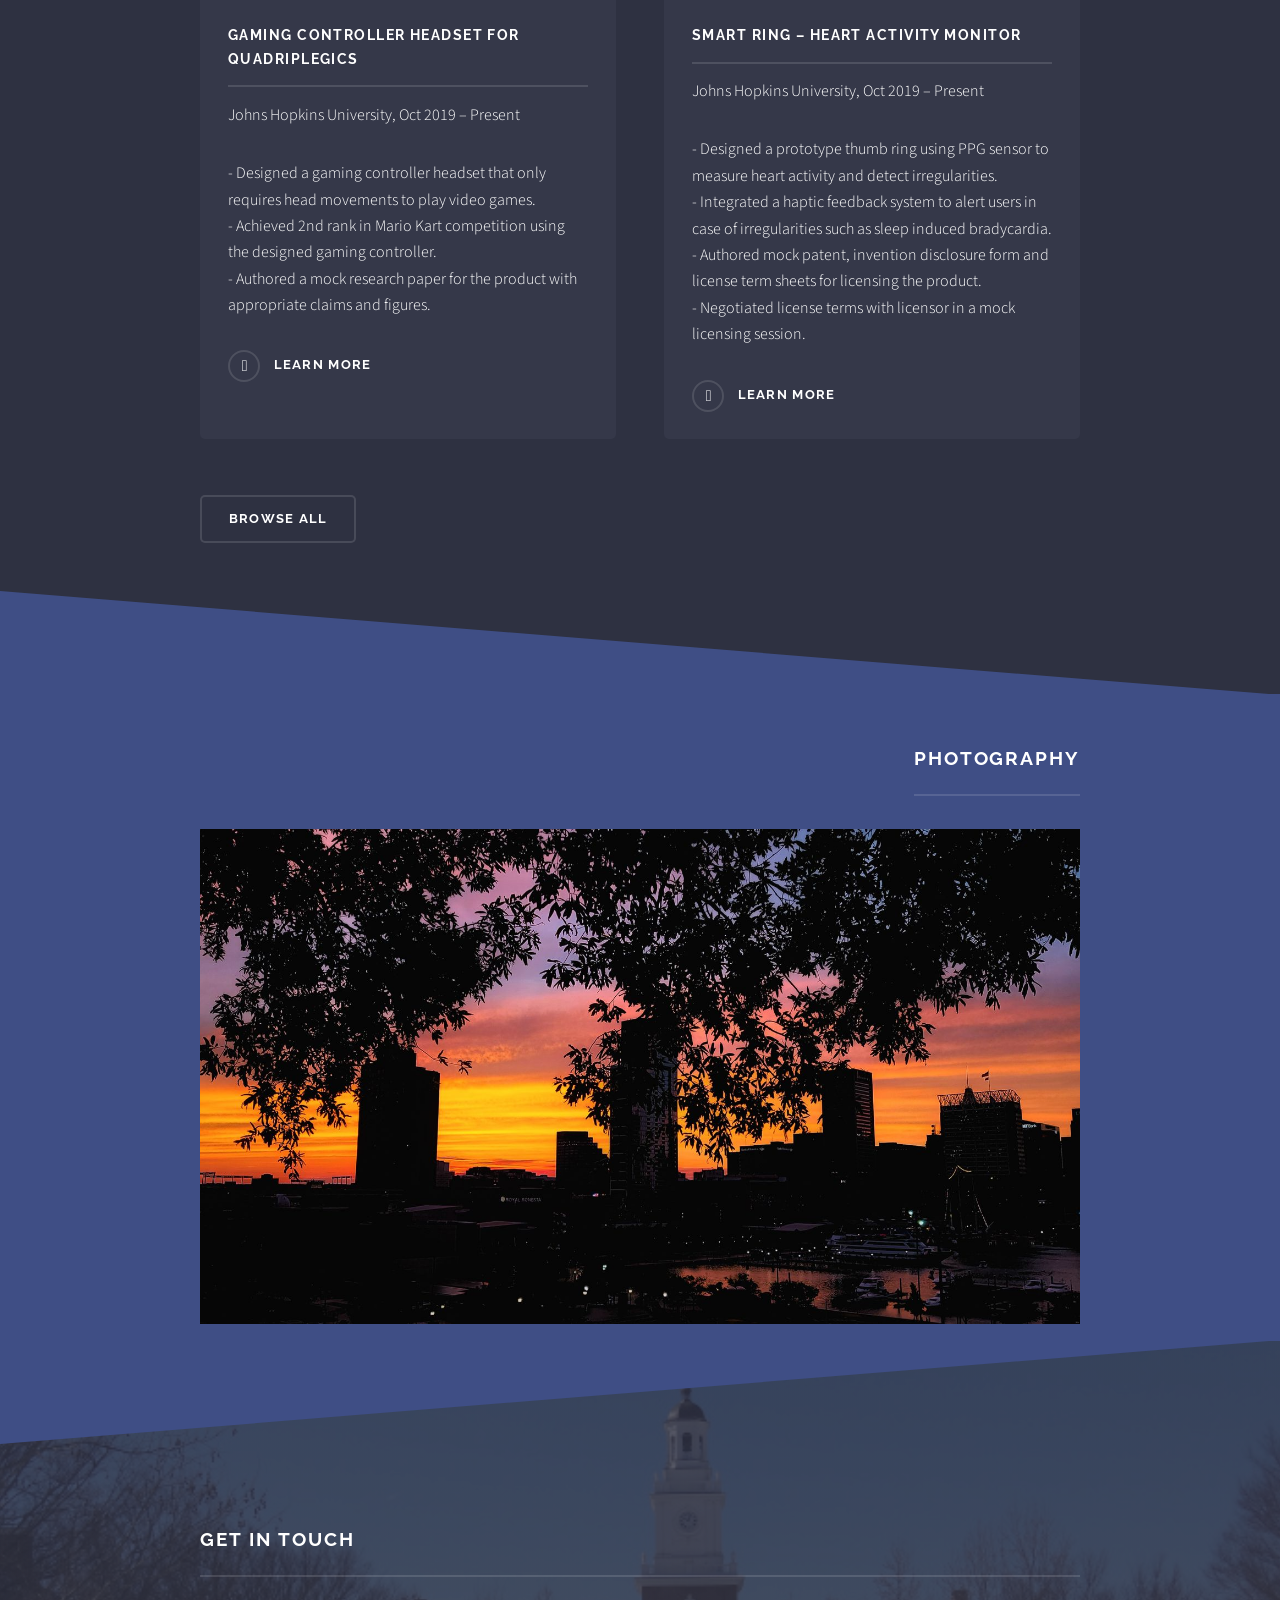
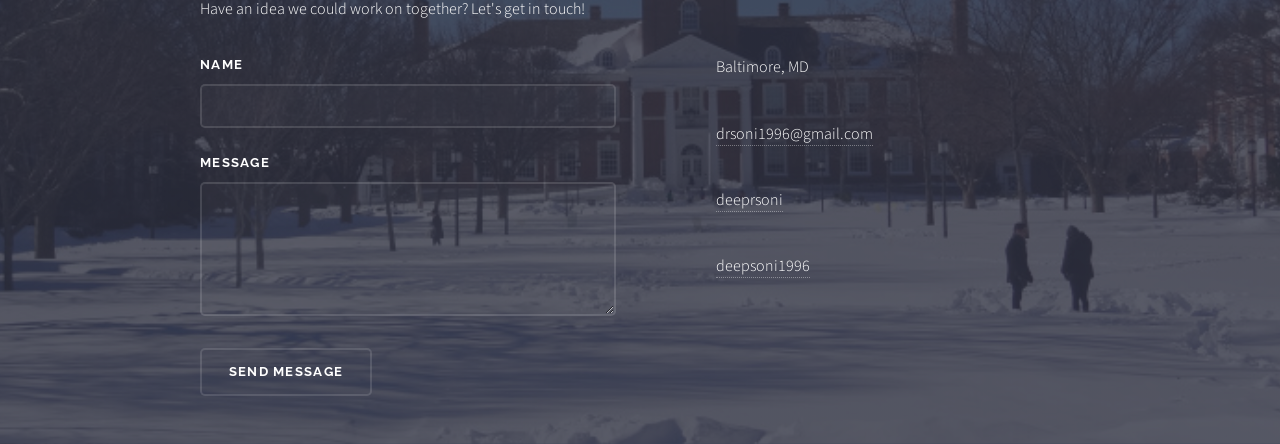
==== commit 70eb8c56: "hopefully last" ====
--- a/index.html
+++ b/index.html
@@ -59,6 +59,7 @@
 									<div class="content">
 										<h2 class="major">Data Science Intern <br> Center for Data Science in Emergency Medicine, Johns Hopkins Medicine and University</h2>
 										<p> (Feb 2021 - Present) </p>
+                                        <h3>EHR-based Clinical Decision Support tool development</h3>
 										<p>
 										- Cleaned and normalized Electronic Health Record (EHR) data from 5 Emergency Departments.<br>
                                         - Collaborated with ED clinicians to extract features from EHR data to predict Acute Kidney Injury (AKI).<br>
@@ -77,6 +78,7 @@
 									<div class="content">
 										<h2 class="major">Graduate Research Assistant <br> Dept. of Radiology, Johns Hopkins School of Medicine </h2>
 										<p>Aug 2020 - Present</p>
+                                        <h3>Estimation of Seizure induced brain activities using simultaneous EEG-fMRI</h3>
 										<p>
 										- Applied Generalized Linear Model on EEG and fMRI signals to investigate underlying regional seizure activity pattern and generate brain activation/deactivation maps showing 1.3% mean signal change.<br>
 										- Identified functional connectivity brain networks most affected by seizure through Independent Component Analysis (ICA) and connectivity correlation matrices.<br>
@@ -92,8 +94,9 @@
 									<a href="#" class="image"><img src="images/bci.jpg" alt="" /></a>
 									<div class="content">
 										<h2 class="major">Graduate Research Assistant <br> Indian Institute of Technology (BHU), Varanasi</h2>
-										<p>Jan 2017 – Dec 2018</p>
-										<p>
+										<p>Jul 2017 – May 2019</p>
+                                        <h3>Brain Computer Interface (BCI) using ML for wheelchair control</h3>
+                                        <p>
 										- Designed EEG-based BCI system to control wheelchair motion with 91 bits/min Information Transfer Rate.<br>
 										- Devised a novel algorithm for online feature extraction of SSVEP EEG signals using Canonical Correlation Analysis and Support Vector Machines to identify user’s command with 93% Accuracy and 99% Precision.
 										</p>
@@ -108,7 +111,8 @@
 									<a href="#" class="image"><img src="images/mri.jpg" alt="" /></a>
 									<div class="content">
 										<h2 class="major">Research Intern <br> Indian Institute of Technology, Mandi </h2>
-										<p>June 2017 - July 2017</p>
+										<p>Jun 2017 - Jul 2017</p>
+                                        <h3>Low cost and low magnetic field MRI</h3>
 										<p>
 										- Defined the design parameters for electromagnetic coils that can replace the conventional magnets used in MRI. <br>
 										- Validated the design parameters by simulating the electromagnetic coils in COMSOL Multiphysics. <br>
@@ -125,9 +129,13 @@
 									<h2 class="major">Projects</h2>
 									<p>
 									Skills <br>
-									Programming languages: python, MATLAB, R, SQL, maybe C++ <br>
-									Software and Technologies: Keras, PyTorch, sklearn, MATLAB, Simulink, RStudio, COMSOL Multiphysics, NI Multisim,Biomed/Neuro skills <br>
+									Programming Languages: Python, MATLAB, R, SQL<br>
+                                    Packages and Softwares: Keras, PyTorch, sklearn, pandas, Simulink, COMSOL Multiphysics<br>
+                                    Engineering: Machine Learning, Data Science, Deep Learning, Signal Processing, Neuroengineering<br>
                                     </p>
+                                    <ul class="actions">
+										<li><a href="CV - ML 1.0.pdf" class="button">Download CV</a></li>
+									</ul>
 									<section class="features">
 										<article>
 											<a href="#" class="image"><img src="images/mlsp.jpg" alt="" /></a>
@@ -206,16 +214,16 @@
                         <div class="inner">
                         <div id="slider">
                         <figure>
+                        <img src="images/gallery6.jpg" alt>
                         <img src="images/gallery7.jpg" alt>
-                        <img src="images/gallery.jpeg" alt>
-                        <img src="images/gallery3.jpeg" alt>
+                        <img src="images/gallery3.jpg" alt>
+                        <img src="images/gallery10.jpg" alt>
+                        <img src="images/gallery5.jpg" alt>
                         <img src="images/gallery4.jpg" alt>
-                        <img src="images/gallery5.jpg" alt>
+                        <img src="images/gallery9.jpg" alt>
+                        <img src="images/gallery8.jpg" alt>
+                        <img src="images/gallery2.jpg" alt>
                         <img src="images/gallery1.jpg" alt>
-                        <img src="images/gallery1.jpg" alt>
-                        <img src="images/gallery3.jpeg" alt>
-                        <img src="images/gallery4.jpg" alt>
-                        <img src="images/gallery5.jpg" alt>
                         </figure>
                         </div>
                         </div>
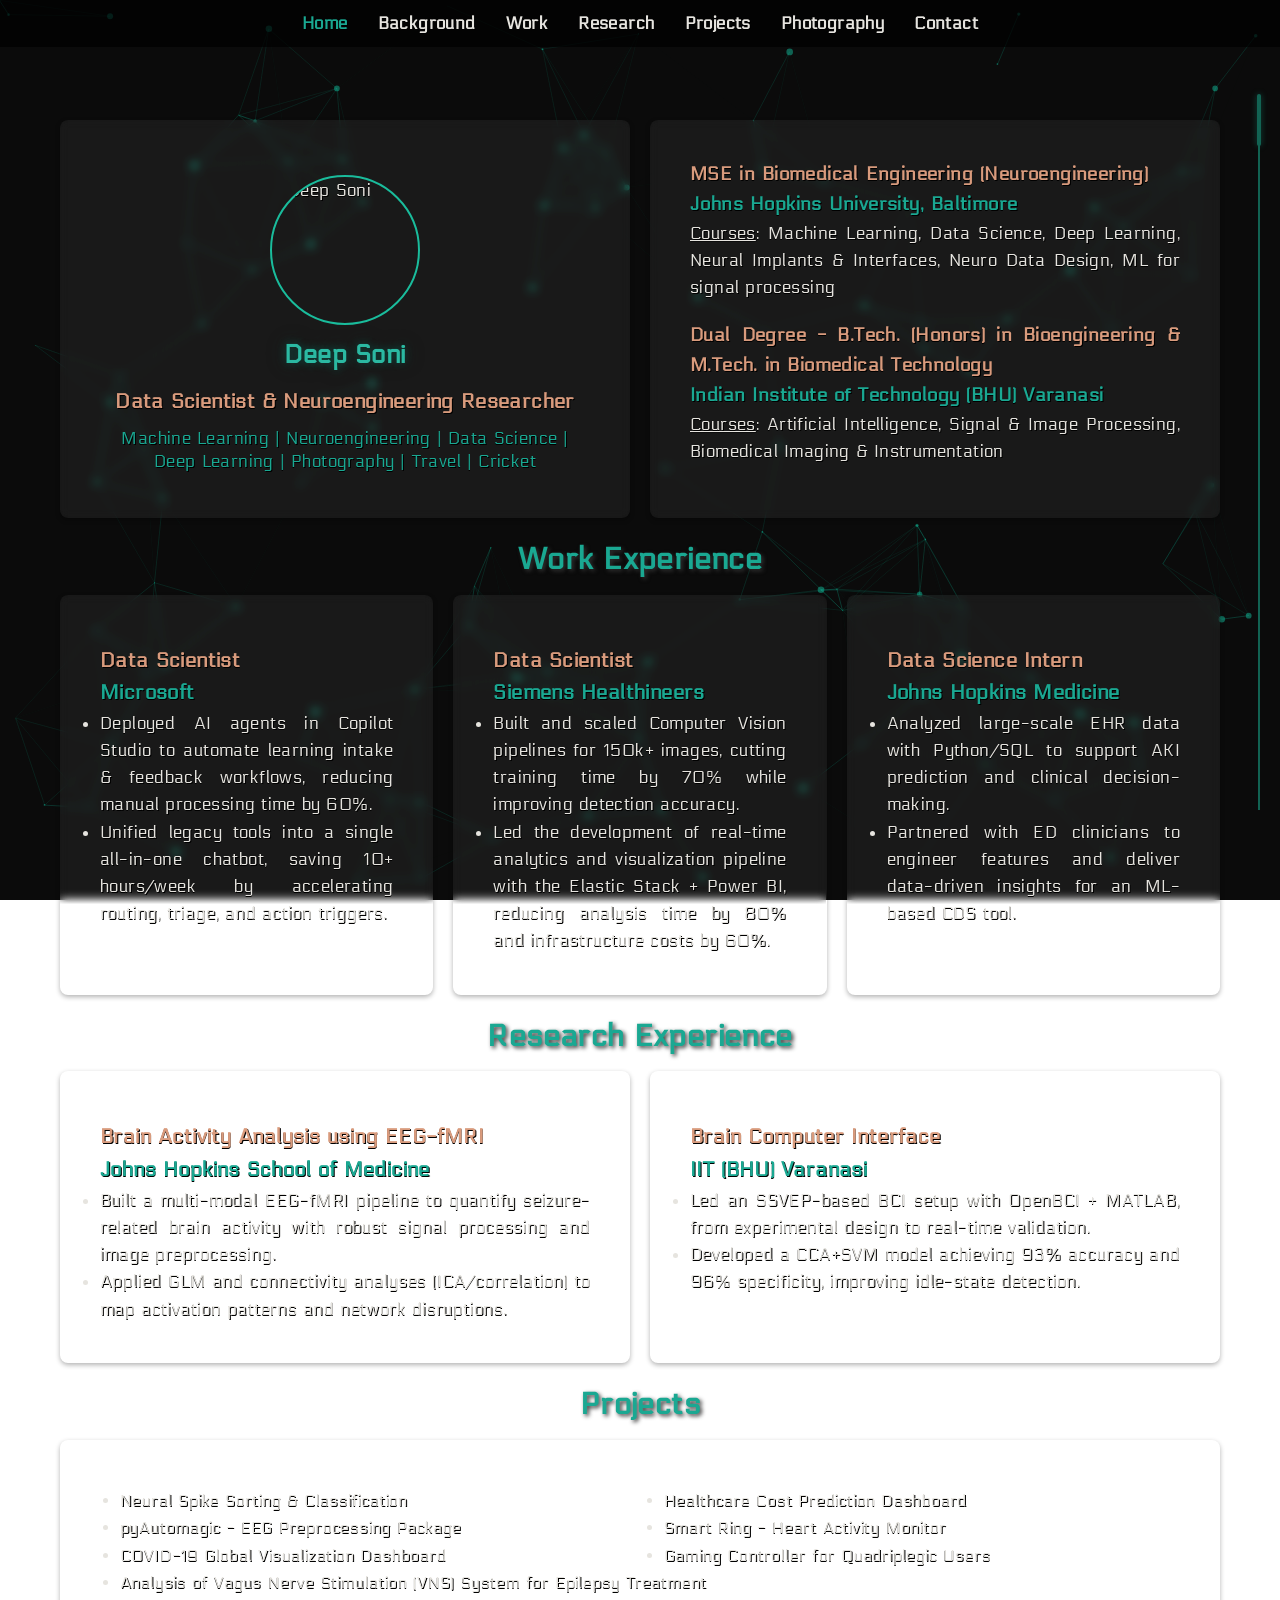
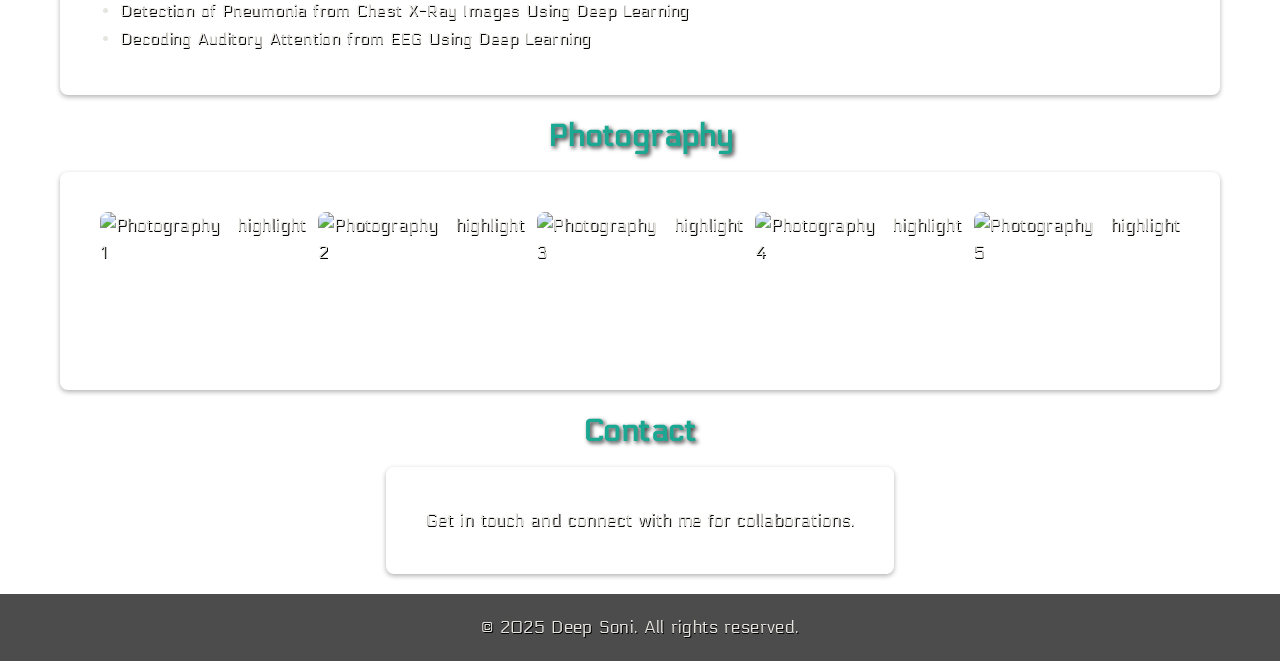
==== commit e98d8695: "Add new portfolio" ====
--- a/index.html
+++ b/index.html
@@ -1,320 +1,199 @@
-<!DOCTYPE HTML>
-<!--
-	Solid State by HTML5 UP
-	html5up.net | @ajlkn
-	Free for personal and commercial use under the CCA 3.0 license (html5up.net/license)
--->
-<html>
-	<head>
-		<title>Deep Soni</title>
-		<meta charset="utf-8" />
-		<meta name="viewport" content="width=device-width, initial-scale=1, user-scalable=no" />
-		<link rel="stylesheet" href="assets/css/main.css" />
-		<noscript><link rel="stylesheet" href="assets/css/noscript.css" /></noscript>
-	</head>
-	<body class="is-preload">
-
-		<!-- Page Wrapper -->
-			<div id="page-wrapper">
-
-				<!-- Header -->
-					<header id="header" class="alt">
-						<h1><a href="index.html">Deep Soni</a></h1>
-						<nav>
-							<a href="#menu">Menu</a>
-						</nav>
-					</header>
-
-				<!-- Menu -->
-					<nav id="menu">
-						<div class="inner">
-							<h2>Menu</h2>
-							<ul class="links">
-								<li><a href="index.html">Home</a></li>
-								<li><a href="#wrapper">Work Experience</a></li>
-								<li><a href="#four">Projects</a></li>
-                                <li><a href="#photos">Photography</a></li>
-								<li><a href="#footer">Contact Me</a></li>
-							</ul>
-							<a href="#" class="close">Close</a>
-						</div>
-					</nav>
-
-				<!-- Banner -->
-					<section id="banner">
-						<div class="inner">
-							<!--<div class="logo"><span class="icon fa-gem"></span></div>-->
-							<h2 style="margin-top:150px;">Deep Soni</h2>
-							<p>Biomedical Engineer | Johns Hopkins University | IIT-BHU </p>
-						</div>
-					</section>
-
-				<!-- Wrapper -->
-					<section id="wrapper">
-
-						<!-- One -->
-							<section id="one" class="wrapper spotlight style1">
-								<div class="inner">
-									<a href="#" class="image"><img src="images/Shriya'sProject1Img.jpg" alt="" /></a>
-									<div class="content">
-										<h2 class="major">Data Science Intern <br> Center for Data Science in Emergency Medicine, Johns Hopkins Medicine and University</h2>
-										<p> (Feb 2021 - Present) </p>
-                                        <h3>EHR-based Clinical Decision Support tool development</h3>
-										<p>
-										- Cleaned and normalized Electronic Health Record (EHR) data from 5 Emergency Departments.<br>
-                                        - Collaborated with ED clinicians to extract features from EHR data to predict Acute Kidney Injury (AKI).<br>
-                                        - Deploying a Random Forest model to identify patients with high risk of AKI within 1.7 hours from arrival.<br>
-                                        - Involved in end-to-end development of a Machine Learning based AKI Clinical Decision Support tool.<br>
-                                        </p>
-										<a href="#" class="special">Learn more</a>
-									</div>
-								</div>
-							</section>
-
-						<!-- Two -->
-							<section id="two" class="wrapper alt spotlight style2">
-								<div class="inner">
-									<a href="#" class="image"><img src="images/fmri.jpg" alt="" /></a>
-									<div class="content">
-										<h2 class="major">Graduate Research Assistant <br> Dept. of Radiology, Johns Hopkins School of Medicine </h2>
-										<p>Aug 2020 - Present</p>
-                                        <h3>Estimation of Seizure induced brain activities using simultaneous EEG-fMRI</h3>
-										<p>
-										- Applied Generalized Linear Model on EEG and fMRI signals to investigate underlying regional seizure activity pattern and generate brain activation/deactivation maps showing 1.3% mean signal change.<br>
-										- Identified functional connectivity brain networks most affected by seizure through Independent Component Analysis (ICA) and connectivity correlation matrices.<br>
-										</p>
-										<a href="#" class="special">Learn more</a>
-									</div>
-								</div>
-							</section>
-						
-						<!-- Three -->
-							<section id="three" class="wrapper spotlight style3">
-								<div class="inner">
-									<a href="#" class="image"><img src="images/bci.jpg" alt="" /></a>
-									<div class="content">
-										<h2 class="major">Graduate Research Assistant <br> Indian Institute of Technology (BHU), Varanasi</h2>
-										<p>Jul 2017 – May 2019</p>
-                                        <h3>Brain Computer Interface (BCI) using ML for wheelchair control</h3>
-                                        <p>
-										- Designed EEG-based BCI system to control wheelchair motion with 91 bits/min Information Transfer Rate.<br>
-										- Devised a novel algorithm for online feature extraction of SSVEP EEG signals using Canonical Correlation Analysis and Support Vector Machines to identify user’s command with 93% Accuracy and 99% Precision.
-										</p>
-										<a href="https://dl.acm.org/doi/10.1145/3348488.3348498" class="special">Publication</a>
-									</div>
-								</div>
-							</section>
-						
-						<!-- Four -->
-							<section id="four" class="wrapper alt spotlight style4">
-								<div class="inner">
-									<a href="#" class="image"><img src="images/mri.jpg" alt="" /></a>
-									<div class="content">
-										<h2 class="major">Research Intern <br> Indian Institute of Technology, Mandi </h2>
-										<p>Jun 2017 - Jul 2017</p>
-                                        <h3>Low cost and low magnetic field MRI</h3>
-										<p>
-										- Defined the design parameters for electromagnetic coils that can replace the conventional magnets used in MRI. <br>
-										- Validated the design parameters by simulating the electromagnetic coils in COMSOL Multiphysics. <br>
-										- Built a prototype hardware for a high power constant current source. <br>
-
-										</p><a href="#" class="special">Learn more</a>
-									</div>
-								</div>
-							</section>
-
-						<!-- Project One -->
-							<section id="four" class="wrapper style1">
-								<div class="inner">
-									<h2 class="major">Projects</h2>
-									<p>
-									Skills <br>
-									Programming Languages: Python, MATLAB, R, SQL<br>
-                                    Packages and Softwares: Keras, PyTorch, sklearn, pandas, Simulink, COMSOL Multiphysics<br>
-                                    Engineering: Machine Learning, Data Science, Deep Learning, Signal Processing, Neuroengineering<br>
-                                    </p>
-                                    <ul class="actions">
-										<li><a href="CV - ML 1.0.pdf" class="button">Download CV</a></li>
-									</ul>
-									<section class="features">
-										<article>
-											<a href="#" class="image"><img src="images/mlsp.jpg" alt="" /></a>
-											<h3 class="major">Decoding Auditory Attention from EEG Data Using Deep Learning </h3>
-											<p>Johns Hopkins University, Sep 2019 – Dec 2019</p>
-											<p>
-                                            - Implemented a Convolutional Neural Network to recreate audio signals from EEG data and estimate attention of listener in multi-speaker environment with 65% accuracy.
-                                            </p><a href="#" class="special">Learn more</a>
-										</article>
-										<article>
-											<a href="#" class="image"><img src="images/xray.jpg" alt="" /></a>
-											<h3 class="major">Detection of pneumonia from chest X-Ray images using Deep Learning </h3>
-											<p>Johns Hopkins University, Apr 2020 – Present</p>
-											<p>
-											- Deployed a Deep Learning model using Convolutional Neural Network architecture to detect pneumonia in patients using chest X-Ray images with 93% accuracy.<br>
-											</p><a href="#" class="special">Learn more</a>
-										</article>
-										<article>
-											<a href="#" class="image"><img src="images/pyauto2.jpg" alt="" /></a>
-											<h3 class="major">pyAutomagic : EEG preprocessing package </h3>
-											<p>Johns Hopkins University, Sep 2019 – Dec 2019</p>
-											<p>
-                                            - Led a team of 6 students to develop a python-based package for preprocessing EEG data. <br>
-                                            - Developed python scripts to read structured EEG data, employ user-requested preprocessing algorithms, write results in BIDS format and notebooks to demonstrate usage of the package.
-                                            </p><a href="https://github.com/NeuroDataDesign/pyautomagic" class="special">GitHub</a>
-										</article>
-										<article>
-											<a href="#" class="image"><img src="images/corona.jpg" alt="" /></a>
-											<h3 class="major">Data Analysis dashboards</h3>
-											<p>Johns Hopkins University, Mar 2020 – Apr 2020</p>
-											<p>
-                                            - Built and deployed a real-time live dashboard to visualize the spread of COVID-19 in the world.<br>
-                                            </p>
-                                            <a href="https://deepsoni1996.shinyapps.io/Corona-Virus-Update/" class="special">DashBoard</a>
-                                            <p>
-                                            - Designed a dashboard to review trends in healthcare costs in USA and predict costs using Random Forest.<br>
-                                            </p><a href="https://deepsoni1996.shinyapps.io/Health_Insurance_Analaysis/" class="special">DashBoard</a>
-                                            
-										</article>
-										<article>
-											<a href="#" class="image"><img src="images/gsme.jpg" alt="" /></a>
-											<h3 class="major">Gaming controller headset for quadriplegics</h3>
-											<p>Johns Hopkins University, Oct 2019 – Present</p>
-											<p>
-											- Designed a gaming controller headset that only requires head movements to play video games.<br>
-											- Achieved 2nd rank in Mario Kart competition using the designed gaming controller.<br>
-											- Authored a mock research paper for the product with appropriate claims and figures.<br>
-											</p><a href="#" class="special">Learn more</a>
-										</article>
-										<article>
-											<a href="#" class="image"><img src="images/ring.jpg" alt="" /></a>
-											<h3 class="major">Smart ring – heart activity monitor </h3>
-											<p>Johns Hopkins University, Oct 2019 – Present</p>
-											<p>
-											- Designed a prototype thumb ring using PPG sensor to measure heart activity and detect irregularities.<br>
-											- Integrated a haptic feedback system to alert users in case of irregularities such as sleep induced bradycardia.<br>
-											- Authored mock patent, invention disclosure form and license term sheets for licensing the product.<br>
-											- Negotiated license terms with licensor in a mock licensing session.<br>
-											</p><a href="#" class="special">Learn more</a>
-										</article>
-									</section>
-									<ul class="actions">
-										<li><a href="#" class="button">Browse All</a></li>
-									</ul>
-								</div>
-							</section>
-
-					</section>
-
-                <!-- Shriya's Awesome Attempt at Image Slider -->
-
-                    <section id="photos" class="wrapper alt spotlight style3">
-                        <div class="inner">
-                        <div><h2 class="major">Photography</h2></div>
-                        </div>
-                        <div class="inner">
-                        <div id="slider">
-                        <figure>
-                        <img src="images/gallery6.jpg" alt>
-                        <img src="images/gallery7.jpg" alt>
-                        <img src="images/gallery3.jpg" alt>
-                        <img src="images/gallery10.jpg" alt>
-                        <img src="images/gallery5.jpg" alt>
-                        <img src="images/gallery4.jpg" alt>
-                        <img src="images/gallery9.jpg" alt>
-                        <img src="images/gallery8.jpg" alt>
-                        <img src="images/gallery2.jpg" alt>
-                        <img src="images/gallery1.jpg" alt>
-                        </figure>
-                        </div>
-                        </div>
-                    </section>
-                    <!--
-                    <section>
-                        <div class="slider">
-                          <div class="slide" id="slide-1">
-                              <img src="images/gallery1.jpg" alt="" />
-                          </div>
-                          <div class="slide" id="slide-2">
-                              <img src="images/gallery2.jpg" alt="" />
-                          </div>
-                          <div class="slide" id="slide-3">
-                              <img src="images/gallery3.jpeg" alt="" />
-                          </div>
-                          <div class="slide" id="slide-4">
-                              <img src="images/gallery4.jpg" alt="" />
-                          </div>
-                          <div class="slide" id="slide-5">
-                            <img src="images/gallery1.jpg" alt="" />
-                          </div>
-                          <div class="slide" id="slide-1">
-                              <img src="images/gallery2.jpg" alt="" />
-                          </div>
-                          <div class="slide" id="slide-2">
-                              <img src="images/gallery3.jpeg" alt="" />
-                          </div>
-                          <div class="slide" id="slide-3">
-                              <img src="images/gallery4.jpg" alt="" />
-                          </div>
-                          <div class="slide" id="slide-4">
-                              <img src="images/gallery1.jpg" alt="" />
-                          </div>
-                         
-                        </div>
-                    </section>
-                        -->
-
-				<!-- Footer -->
-					<section id="footer">
-						<div class="inner">
-							<h2 class="major">Get in touch</h2>
-							<p>Have an idea we could work on together? Let's get in touch!</p>
-                            <form method="post" action="mailto:drsoni1996@gmail.com" enctype="text/plain">
-								<div class="fields">
-									<div class="field">
-										<label for="name">Name</label>
-										<input type="text" name="name" id="name" />
-									</div>
-                                    <!--
-									<div class="field">
-										<label for="email">Email</label>
-										<input type="email" name="email" id="email" />
-									</div>
-                                    -->
-									<div class="field">
-										<label for="message">Message</label>
-										<textarea name="message" id="message" rows="4"></textarea>
-									</div>
-								</div>
-								<ul class="actions">
-									<li><input type="submit" value="Send Message" /></li>
-								</ul>
-							</form>
-							<ul class="contact">
-								<li class="icon solid fa-home">
-									Baltimore, MD
-								</li>
-								<!--<li class="icon solid fa-phone">(000) 000-0000</li>-->
-								<li class="icon solid fa-envelope"><a href="mailto:drsoni1996@gmail.com">drsoni1996@gmail.com</a></li>
-                                <li class="icon brands fa-linkedin"><a href="https://www.linkedin.com/in/deeprsoni/">deeprsoni</a></li>
-                                <li class="icon brands fa-github"><a href="https://github.com/deepsoni1996">deepsoni1996</a></li>
-
-								<!--<li class="icon brands fa-twitter"><a href="#">twitter.com/untitled-tld</a></li>
-								<li class="icon brands fa-facebook-f"><a href="#">facebook.com/untitled-tld</a></li>
-								<li class="icon brands fa-instagram"><a href="#">instagram.com/untitled-tld</a></li>-->
-							</ul>
-							
-						</div>
-					</section>
-
-			</div>
-
-		<!-- Scripts -->
-			<script src="assets/js/jquery.min.js"></script>
-			<script src="assets/js/jquery.scrollex.min.js"></script>
-			<script src="assets/js/browser.min.js"></script>
-			<script src="assets/js/breakpoints.min.js"></script>
-			<script src="assets/js/util.js"></script>
-			<script src="assets/js/main.js"></script>
-
-	</body>
-</html>
+<!DOCTYPE html>
+<html lang="en">
+<head>
+  <meta charset="UTF-8">
+  <meta name="viewport" content="width=device-width, initial-scale=1">
+  <title>Deep Soni - Portfolio</title>
+  <link href="https://fonts.googleapis.com/css2?family=Electrolize&display=swap" rel="stylesheet">
+  <!-- <link href="https://fonts.googleapis.com/css?family=Roboto:300,400,500" rel="stylesheet"> -->
+  <!-- <link href="https://fonts.googleapis.com/css2?family=Quantico&display=swap" rel="stylesheet"> -->
+  <link rel="stylesheet" href="style.css">
+</head>
+<body class="home">
+  <!-- Particle background container -->
+  <div id="particles-js"></div>
+  
+  <header>
+    <!-- Mobile header for small screens -->
+    <div class="mobile-header">
+      <span class="menu-icon" id="mobile-menu-toggle">&#9776;</span>
+      <span class="current-page">Home</span>
+    </div>
+    <!-- Mobile navigation menu (hidden by default) -->
+    <nav class="mobile-nav" id="mobile-nav">
+      <ul>
+        <li><a href="index.html">Home</a></li>
+        <li><a href="background.html">Background</a></li>
+        <li><a href="work.html">Work</a></li>
+        <li><a href="research.html">Research</a></li>
+        <li><a href="projects.html">Projects</a></li>
+        <li><a href="photography.html">Photography</a></li>
+        <li><a href="contact.html">Contact</a></li>
+      </ul>
+    </nav>
+    <!-- Desktop navigation for larger screens -->
+    <nav class="desktop-nav">
+      <ul>
+        <li><a href="index.html" class="active">Home</a></li>
+        <li><a href="background.html">Background</a></li>
+        <li><a href="work.html">Work</a></li>
+        <li><a href="research.html">Research</a></li>
+        <li><a href="projects.html">Projects</a></li>
+        <li><a href="photography.html">Photography</a></li>
+        <li><a href="contact.html">Contact</a></li>
+      </ul>
+    </nav>
+  </header>  
+  
+  <main>
+    <section class="card-grid">
+      <!-- Horizontal About & Education wrapper -->
+      <div class="about-education-wrapper">
+        <a class="card about-card" href="background.html">
+          <div class="about-content">
+            <img src="images/myphoto.jpg" alt="Deep Soni" class="about-photo">
+            <h1 class="hero-name">Deep Soni</h1>
+            <h3 class="position">Data Scientist &amp; Neuroengineering Researcher</h3>
+            <p class="interests">Machine Learning | Neuroengineering | Data Science | Deep Learning | Photography | Travel | Cricket</p>
+          </div>
+        </a>
+        <a class="card education-card" href="background.html#education">
+          <div class="education-content">
+            <!-- <h3>Education</h3> -->
+            <div class="education-item">
+              <h4>MSE in Biomedical Engineering (Neuroengineering)</h4>
+              <h4 class="h4t">Johns Hopkins University, Baltimore</h4>
+              <p><span class="underline-word">Courses</span>: Machine Learning, Data Science, Deep Learning, Neural Implants & Interfaces, Neuro Data Design, ML for signal processing</p>
+            </div>
+            <div class="education-item">
+              <h4>Dual Degree - B.Tech. (Honors) in Bioengineering & M.Tech. in Biomedical Technology</h4>
+              <h4  class="h4t">Indian Institute of Technology (BHU) Varanasi</h4>
+              <p><span class="underline-word">Courses</span>: Artificial Intelligence, Signal &amp; Image Processing, Biomedical Imaging &amp; Instrumentation</p>
+            </div>
+          </div>
+        </a>
+      </div>
+      
+      <!-- Work Experience Section -->
+      <div class="experience-wrapper section-wrapper">
+        <h2>Work Experience</h2>
+        <div class="experience-panels-wrapper">
+          <a class="card experience-card" href="work.html">
+            <div class="experience-summary">
+              <h3><span>Data Scientist</span><br><span class="text-teal">Microsoft</span></h3>
+              <ul>
+                <li>Deployed AI agents in Copilot Studio to automate learning intake & feedback workflows, reducing manual processing time by 60%.</li>
+                <li>Unified legacy tools into a single all-in-one chatbot, saving 10+ hours/week by accelerating routing, triage, and action triggers.</li>
+              </ul>
+            </div>
+          </a>
+          <a class="card experience-card" href="work.html">
+            <div class="experience-summary">
+              <h3><span>Data Scientist</span><br><span class="text-teal">Siemens Healthineers</span></h3>
+              <ul>
+                <li>Built and scaled Computer Vision pipelines for 150k+ images, cutting training time by 70% while improving detection accuracy.</li>
+                <li>Led the development of real-time analytics and visualization pipeline with the Elastic Stack + Power BI, reducing analysis time by 80% and infrastructure costs by 60%.</li>
+              </ul>
+            </div>
+          </a>
+          <a class="card experience-card" href="work.html">
+            <div class="experience-summary">
+              <h3><span>Data Science Intern</span><br><span class="text-teal">Johns Hopkins Medicine</span></h3>
+              <ul>
+                <li>Analyzed large-scale EHR data with Python/SQL to support AKI prediction and clinical decision-making.</li>
+                <li>Partnered with ED clinicians to engineer features and deliver data-driven insights for an ML-based CDS tool.</li>
+              </ul>
+            </div>
+          </a>
+        </div>
+      </div>
+      
+      <!-- Research Experience Section -->
+      <div class="research-wrapper section-wrapper">
+        <h2>Research Experience</h2>
+        <div class="research-panels-wrapper">
+                    <a class="card research-card" href="research.html">
+            <div class="research-summary">
+              <h3>Brain Activity Analysis using EEG-fMRI<br><span class="company text-teal">Johns Hopkins School of Medicine</span></h3>
+              <ul>
+                <li>Built a multi-modal EEG-fMRI pipeline to quantify seizure-related brain activity with robust signal processing and image preprocessing.</li>
+                <li>Applied GLM and connectivity analyses (ICA/correlation) to map activation patterns and network disruptions.</li>
+              </ul>
+            </div>
+          </a>
+          <a class="card research-card" href="research.html">
+            <div class="research-summary">
+              <h3>Brain Computer Interface<br><span class="company text-teal">IIT (BHU) Varanasi</span></h3>
+              <ul>
+                <li>Led an SSVEP-based BCI setup with OpenBCI + MATLAB, from experimental design to real-time validation.</li>
+                <li>Developed a CCA+SVM model achieving 93% accuracy and 96% specificity, improving idle-state detection.</li>
+              </ul>
+            </div>
+          </a>
+        </div>
+      </div>
+      
+      <!-- Projects Section -->
+      <div class="projects-wrapper section-wrapper">
+        <h2>Projects</h2>
+        <a class="card projects-card" href="projects.html">
+          <ul class="project-names">
+            <li>Neural Spike Sorting &amp; Classification</li>
+            <li>pyAutomagic - EEG Preprocessing Package</li>
+            <li>COVID-19 Global Visualization Dashboard</li>
+            <li>Healthcare Cost Prediction Dashboard</li>
+            <li>Smart Ring - Heart Activity Monitor</li>
+            <li>Gaming Controller for Quadriplegic Users</li>
+          </ul>
+          <ul class="project-names project-names-bottom">
+            <li>Analysis of Vagus Nerve Stimulation (VNS) System for Epilepsy Treatment</li>
+            <li>Detection of Pneumonia from Chest X-Ray Images Using Deep Learning</li>
+            <li>Decoding Auditory Attention from EEG Using Deep Learning</li>
+          </ul>
+        </a>
+      </div>
+      
+      <!-- Photography Section -->
+      <div class="photography-wrapper section-wrapper">
+        <h2>Photography</h2>
+        <a class="card photography-card" href="photography.html">
+          <div class="home-photo-grid" aria-label="Photography highlights">
+            <img src="images/photo1.jpeg" alt="Photography highlight 1">
+            <img src="images/photo2.jpeg" alt="Photography highlight 2">
+            <img src="images/photo3.jpeg" alt="Photography highlight 3">
+            <img src="images/photo4.jpeg" alt="Photography highlight 4">
+            <img src="images/photo5.jpeg" alt="Photography highlight 5">
+          </div>
+        </a>
+      </div>
+      
+      <!-- Contact Section -->
+      <div class="contact-wrapper section-wrapper">
+        <h2>Contact</h2>
+        <a class="card contact-card" href="contact.html">
+          <p>Get in touch and connect with me for collaborations.</p>
+        </a>
+      </div>
+      
+    </section>
+  </main>
+  
+  <footer>
+    <p>&copy; 2025 Deep Soni. All rights reserved.</p>
+  </footer>
+  
+  <!-- Load the particles library first, then your custom script -->
+  <script src="particles.min.js"></script>
+  <script src="script.js"></script>
+
+  <!-- Custom Scroll Indicator -->
+  <div id="scrollbar">
+    <div id="scrollbar-dot"></div>
+  </div>
+
+</body>
+</html>
+
+
+
+
--- a/style.css
+++ b/style.css
@@ -0,0 +1,1111 @@
+/* Import Poiret One Google Font */
+@import url('https://fonts.googleapis.com/css2?family=Poiret+One&display=swap');
+
+/* Reset and basic styles */
+* {
+  margin: 0;
+  padding: 0;
+  box-sizing: border-box;
+}
+
+html, body {
+  height: 100%;
+}
+
+:root {
+  font-size: 17px;
+  --text-base: 1rem;
+  --text-h1: 2rem;
+  --text-h2: 1.4rem;
+  --text-h3: 1.2rem;
+  --text-h4: 1.1rem;
+}
+body {
+  display: flex;
+  flex-direction: column;
+  font-family: 'Electrolize', sans-serif;
+  /* font-family: 'Poiret One', sans-serif; */
+  /* font-family: 'Quantico', sans-serif; */
+  /* Increase base font size */
+  font-size: var(--text-base);
+  /* No solid background so the particle canvas can show through */
+  font-weight: 200;
+  text-shadow: 0.5px 0.5px 0 #000000;
+  background: none;
+  color: #e6e4df;
+  letter-spacing: 0.4px;
+  word-spacing: 1.5px;
+  line-height: 1.6;
+  overflow-x: hidden;
+}
+
+@keyframes soft-fade {
+  0% {
+    opacity: 0.55;
+  }
+  100% {
+    opacity: 1;
+  }
+}
+
+/* Let main content grow */
+main {
+  flex: 1;
+}
+
+/* Fade in content without affecting panel blur */
+.section-wrapper > h2,
+.card > *,
+.panel > * {
+  animation: soft-fade 320ms ease-in-out both;
+}
+
+/* Particles.js container */
+#particles-js {
+  position: fixed;
+  top: 0;
+  left: 0;
+  width: 100%;
+  height: 100%;
+  background-color: #121212;
+  pointer-events: none;
+  z-index: -1;
+  filter: brightness(1.2) contrast(1.1);
+}
+
+/* Header / Navigation */
+header {
+  background: rgba(0, 0, 0, 0.7);
+  padding: 10px 20px;
+  position: fixed;
+  top: 0;
+  left: 0;
+  width: 100%;
+  z-index: 100;
+}
+
+nav ul {
+  list-style: none;
+  display: flex;
+  justify-content: center;
+}
+
+nav ul li {
+  margin: 0 15px;
+}
+
+nav ul li a {
+  color: #e6e4df;
+  text-decoration: none;
+  font-weight: bold;
+  transition: color 0.3s ease;
+}
+
+nav ul li a:hover,
+nav ul li a.active {
+  color: #1aa892;
+  font-weight: bold;
+}
+
+/* Card grid on the index page (single column, stacked vertically) */
+.card-grid {
+  display: grid;
+  grid-template-columns: 1fr;    /* Force one column */
+  gap: 28px;                     /* Spacing between cards */
+  padding: 120px 20px 20px;      /* Top padding to clear the header */
+  max-width: 1200px;            /* Increase container width (twice the original ~600px) */
+  margin: 0 auto;               /* Center the grid container */
+}
+
+/* Slightly narrower layout for Work, Research, and Projects pages */
+.work-wrapper,
+.research-wrapper,
+.projects-wrapper,
+.contact-wrapper {
+  max-width: 1000px;
+  margin-left: auto;
+  margin-right: auto;
+}
+
+.photography-wrapper {
+  max-width: 1000px;
+  margin-left: auto;
+  margin-right: auto;
+}
+
+/* Keep homepage research/projects panels aligned with wider homepage cards */
+.home .research-wrapper,
+.home .projects-wrapper {
+  max-width: 1200px;
+  width: 100%;
+}
+
+.home .photography-wrapper {
+  max-width: 1200px;
+  width: 100%;
+}
+
+.home .photography-card {
+  width: 100%;
+}
+
+/* Add extra spacing between stacked panels on detail pages */
+.work-wrapper .card + .card,
+.research-wrapper .card + .card,
+.projects-wrapper .card + .card {
+  margin-top: 18px;
+}
+
+.card {
+  /* Make the card fill the container width */
+  width: 100%;
+  /* Increase padding to make the card itself appear larger */
+  padding: 40px; /* twice the original 20px, for a bigger look */
+  position: relative;
+  text-align: justify;
+  /* Everything else remains the same */
+  background: rgba(255, 255, 255, 0.05);
+  backdrop-filter: blur(5px) brightness(1.2);
+  -webkit-backdrop-filter: blur(5px) brightness(1.2);
+  border: none;
+  border-radius: 8px;
+  text-decoration: none;
+  color: #e6e4df;
+  box-shadow: 0 2px 5px rgba(0, 0, 0, 0.3);
+  transition: transform 0.3s ease, box-shadow 0.3s ease;
+}
+
+.card:hover {
+  transform: translateY(-5px);
+  box-shadow: 0 4px 15px rgba(0, 0, 0, 0.4);
+}
+
+.home .card-grid .card::after {
+  content: "Learn more \2192";
+  position: absolute;
+  right: 18px;
+  bottom: 14px;
+  font-size: 0.72rem;
+  letter-spacing: 0.5px;
+  color: #d99b7d;
+  opacity: 0;
+  transition: opacity 0.2s ease;
+}
+
+.home .card-grid .card:hover::after {
+  opacity: 0.85;
+}
+
+.card h2 {
+  margin-bottom: 10px;
+  color: #1aa892;
+}
+
+.card h1 {
+  color: #1aa892;
+}
+
+.card-grid .card h3,
+.card-grid .card h4,
+.card-grid .card strong,
+.card-grid .card b {
+  color: #d99b7d;
+}
+
+.card-grid .card h3 {
+  font-size: var(--text-h3);
+}
+
+
+.card-grid .card h4 {
+  font-size: var(--text-h4);
+}
+
+/* Panel typography to match homepage styling */
+.panel h1 {
+  color: #1aa892;
+  font-size: var(--text-h1);
+  margin-bottom: 15px;
+}
+
+.panel h2 {
+  color: #1aa892;
+  font-size: var(--text-h2);
+  margin: 15px 0 10px;
+}
+
+.panel h3 {
+  font-size: var(--text-h3);
+}
+
+.panel h4 {
+  font-size: var(--text-h4);
+}
+
+.panel h3,
+.panel h4,
+.panel strong,
+.panel b {
+  color: #d99b7d;
+}
+
+.panel h3.h3t,
+.panel h4.h4t,
+.card-grid .card h3.h3t,
+.card-grid .card h4.h4t {
+  color: #1aa892;
+}
+
+.text-teal {
+  color: #1aa892;
+}
+
+.text-orange {
+  color: #d99b7d;
+}
+
+.underline-word {
+  text-decoration: underline;
+}
+
+
+/* Frosted glass effect for detail pages (panels) */
+.panel {
+  background: rgba(255, 255, 255, 0.05);
+  backdrop-filter: blur(5px) brightness(1.2);
+  -webkit-backdrop-filter: blur(5px) brightness(1.2);
+  border: none;
+  padding: 40px;
+  margin: 140px auto 40px auto;
+  max-width: 800px;
+  border-radius: 8px;
+  box-shadow: 0 4px 10px rgba(0, 0, 0, 0.3);
+  position: relative;
+  z-index: 10;
+}
+
+/* Photo grid for Photography page */
+.photo-grid {
+  display: grid;
+  grid-template-columns: repeat(4, minmax(0, 1fr));
+  gap: 14px;
+  width: 100%;
+  margin: 16px 0 0;
+  justify-items: center;
+}
+
+.photo-grid img {
+  width: 100%;
+  max-width: 220px;
+  border-radius: 8px;
+  aspect-ratio: 3 / 2;
+  object-fit: cover;
+  display: block;
+  opacity: 0;
+  transform: translateY(6px);
+  transition: opacity 400ms ease, transform 400ms ease, box-shadow 0.3s ease;
+}
+
+@media (max-width: 1100px) {
+  .photo-grid {
+    grid-template-columns: repeat(3, minmax(0, 1fr));
+  }
+}
+
+@media (max-width: 800px) {
+  .photo-grid {
+    grid-template-columns: repeat(2, minmax(0, 1fr));
+  }
+}
+
+@media (max-width: 520px) {
+  .photo-grid {
+    grid-template-columns: repeat(2, minmax(0, 1fr));
+  }
+}
+
+/* Footer */
+footer {
+  text-align: center;
+  padding: 20px;
+  background: rgba(0, 0, 0, 0.7);
+  position: relative;
+  z-index: 100;
+}
+
+/* Responsive adjustments */
+@media (max-width: 600px) {
+  .panel {
+    margin: 100px 20px;
+    padding: 20px;
+  }
+  nav ul {
+    flex-direction: column;
+  }
+}
+
+/* Mobile header and navigation styling */
+.mobile-header {
+  display: none; /* Hidden by default on larger screens */
+  padding: 10px 20px;
+  background: rgba(0, 0, 0, 0.7);
+  color: #e6e4df;
+  position: fixed;
+  top: 0;
+  left: 0;
+  width: 100%;
+  z-index: 101;
+  align-items: center;
+  font-size: 1.2em;
+}
+
+.mobile-header .menu-icon {
+  cursor: pointer;
+  font-size: 24px;
+  margin-right: 10px;
+}
+
+.mobile-nav {
+  display: none; /* Hidden by default */
+  background: rgba(0, 0, 0, 0.9);
+  position: fixed;
+  top: 50px; /* Positioned below mobile header */
+  left: 0;
+  width: 100%;
+  z-index: 100;
+}
+
+.mobile-nav ul {
+  list-style: none;
+  padding: 0;
+  margin: 0;
+}
+
+.mobile-nav ul li {
+  border-bottom: 1px solid rgba(255, 255, 255, 0.1);
+}
+
+.mobile-nav ul li a {
+  display: block;
+  padding: 15px 20px;
+  color: #e6e4df;
+  text-decoration: none;
+}
+
+.mobile-nav ul li a.active {
+  color: #1aa892;
+  font-weight: bold;
+}
+
+/* Desktop navigation remains visible on larger screens */
+.desktop-nav {
+  /* Keep your existing styles for desktop nav */
+}
+
+/* Responsive adjustments: For mobile screens */
+@media (max-width: 600px) {
+  .desktop-nav {
+    display: none;
+  }
+  .mobile-header {
+    display: flex;
+  }
+}
+
+/* Styles for About card content */
+.about-content {
+  display: flex;
+  flex-direction: column;
+  align-items: center;
+  margin-top: 15px;
+}
+
+.about-photo {
+  width: 150px;
+  height: 150px;
+  border-radius: 50%;
+  object-fit: cover;
+  margin-bottom: 10px;
+  border: 2px solid #1abc9c;
+}
+
+.about-content h3 {
+  font-size: var(--text-h3);
+  margin: 10px 0 5px;
+}
+
+.card h1.hero-name {
+  color: #2bb9a2;
+  text-shadow: 0 0 10px rgba(14, 102, 88, 0.65),
+               0 0 20px rgba(14, 102, 88, 0.35);
+}
+
+.about-content p {
+  margin: 5px 0;
+  text-align: center;
+  line-height: 1.3;
+}
+
+.about-content .interests {
+  color: #1aa892;
+  font-weight: normal;
+}
+
+.experience-summary {
+  margin-top: 10px;
+}
+
+.experience-item h3 {
+  font-size: var(--text-h3);
+  margin: 10px 0 5px;
+}
+
+.experience-item ul {
+  list-style: disc;
+  margin-left: 20px;
+  line-height: 1.3;
+}
+
+.research-summary {
+  margin-top: 10px;
+}
+
+.research-item h3 {
+  font-size: var(--text-h3);
+  margin: 10px 0 5px;
+  line-height: 1.3;
+}
+
+.research-item .company {
+  font-weight: normal;
+  display: block;
+  font-size: 0.9em;
+  color: #1aa892;
+}
+
+.research-item ul {
+  list-style: disc;
+  margin-left: 20px;
+  line-height: 1.3;
+}
+
+.project-names {
+  list-style: disc;
+  margin: 10px 0 0 20px;
+  padding: 0;
+  line-height: 1.4;
+  columns: 2;
+  column-gap: 28px;
+}
+.project-names li {
+  margin-bottom: 5px;
+  font-size: 0.95em;
+  break-inside: avoid;
+}
+
+.project-names-bottom {
+  columns: 1;
+  margin-top: 0;
+}
+
+.home .projects-card {
+  width: 100%;
+}
+
+.project-panels {
+  display: flex;
+  flex-direction: column;
+  gap: 20px; /* Reduced gap to 20px */
+  padding: 20px;
+  max-width: 1000px;
+  margin: 0 auto 20px auto; /* Reduced bottom margin */
+}
+
+.project-panel {
+  margin: 0 auto; /* or margin: 20px auto if you want a little space on top/bottom */
+}
+
+.project-panel h2 {
+  color: #1aa892;
+  margin-bottom: 10px;
+}
+
+.project-panel p {
+  margin-bottom: 10px;
+  line-height: 1.4;
+}
+
+.project-panel ul {
+  list-style: disc;
+  margin-left: 20px;
+  line-height: 1.4;
+}
+
+/* Work page title + date alignment */
+.work-title {
+  display: flex;
+  justify-content: space-between;
+  align-items: baseline;
+  gap: 12px;
+  color: #1aa892;
+}
+
+.work-dates {
+  font-size: 1rem;
+  color: #1aa892;
+  font-weight: normal;
+  text-align: right;
+  white-space: nowrap;
+}
+
+.work-card .work-title + ul {
+  margin-top: 18px;
+}
+
+.work-highlight {
+  color: #1aa892;
+  font-weight: 600;
+}
+
+.work-tools {
+  color: #1aa892;
+  font-style: italic;
+  font-weight: normal;
+}
+
+/* Siemens subsection styling */
+.card-grid .work-card h4.h4t,
+.card-grid .research-card h4.h4t {
+  color: #d99b7d;
+  margin: 18px 0 10px;
+}
+
+.work-card ul + h4.h4t,
+.research-card ul + h4.h4t {
+  margin-top: 24px;
+}
+
+/* Tighten spacing between title and first subtitle on research cards */
+.research-card .work-title + .h4t {
+  margin-top: 2px !important;
+}
+
+.research-card .work-title {
+  margin-bottom: 2px !important;
+}
+
+.research-card h4.h4t {
+  margin-top: 2px !important;
+}
+
+.research-card .university-line + .h4t {
+  margin-top: 8px !important;
+}
+
+.research-card .university-line {
+  margin-bottom: 0 !important;
+  padding-bottom: 8px;
+}
+
+.research-image {
+  width: 75%;
+  height: auto;
+  margin-top: 16px;
+  margin-left: auto;
+  margin-right: auto;
+  border-radius: 6px;
+  box-shadow: 0 2px 8px rgba(0, 0, 0, 0.35);
+  display: block;
+}
+
+.publication-entry a {
+  color: #1aa892;
+  text-decoration: underline;
+}
+
+.paper-strip {
+  display: flex;
+  justify-content: space-evenly;
+  gap: 0;
+  margin: 20px 0;
+  width: 100%;
+}
+
+.paper-strip img {
+  width: 160px;
+  height: auto;
+  border-radius: 6px;
+  box-shadow: 0 2px 8px rgba(0, 0, 0, 0.35);
+  display: block;
+}
+
+.project-tools {
+  color: #1aa892;
+  font-weight: normal;
+  font-size: 0.95em;
+}
+
+.project-card h3 {
+  margin-bottom: 10px;
+}
+
+.project-card p {
+  color: #d99b7d;
+  font-weight: normal;
+}
+
+.project-filter {
+  display: flex;
+  flex-wrap: wrap;
+  gap: 10px;
+  justify-content: center;
+  margin: 6px 0 14px;
+  padding: 14px 16px 16px;
+  background: rgba(255, 255, 255, 0.06);
+  backdrop-filter: blur(8px) brightness(1.15);
+  -webkit-backdrop-filter: blur(8px) brightness(1.15);
+  border-radius: 10px;
+  border: 1px solid rgba(255, 255, 255, 0.08);
+  box-shadow: 0 4px 12px rgba(0, 0, 0, 0.25);
+}
+
+.filter-label {
+  width: 100%;
+  text-align: center;
+  font-size: 0.95rem;
+  font-weight: 600;
+  color: #d99b7d;
+  letter-spacing: 0.3px;
+  margin-bottom: 2px;
+}
+
+.tag-filter {
+  background: rgba(255, 255, 255, 0.06);
+  border: 1px solid rgba(255, 255, 255, 0.14);
+  color: #bdb7b0;
+  padding: 6px 12px;
+  border-radius: 999px;
+  font-size: 0.85rem;
+  cursor: pointer;
+  transition: background 0.2s ease, color 0.2s ease, border-color 0.2s ease;
+}
+
+.tag-filter.is-active {
+  color: #1aa892;
+  border-color: #1aa892;
+  background: rgba(26, 168, 146, 0.18);
+}
+
+.project-tags {
+  display: flex;
+  flex-wrap: wrap;
+  gap: 6px;
+  margin-top: 12px;
+}
+
+.project-tag {
+  font-size: 0.68rem;
+  letter-spacing: 0.3px;
+  color: #cfc8c2;
+  background: rgba(255, 255, 255, 0.06);
+  border: 1px solid rgba(255, 255, 255, 0.12);
+  padding: 2px 8px;
+  border-radius: 999px;
+  text-transform: none;
+}
+
+.inline-link {
+  color: #1aa892;
+  text-decoration: underline;
+}
+
+.project-media-row {
+  display: grid;
+  grid-template-columns: minmax(220px, 1fr) 2fr;
+  gap: 44px;
+  align-items: center;
+  margin-top: 12px;
+}
+
+.project-spike-grid {
+  display: grid;
+  grid-template-columns: repeat(2, minmax(0, 1fr));
+  gap: 10px;
+}
+
+.project-spike-grid img,
+.project-media-stack img {
+  width: 100%;
+  aspect-ratio: 4 / 3;
+  object-fit: cover;
+  display: block;
+  border-radius: 6px;
+  box-shadow: 0 2px 8px rgba(0, 0, 0, 0.35);
+}
+
+.project-media-stack {
+  display: grid;
+  grid-template-columns: 1fr;
+  gap: 12px;
+  margin-top: 12px;
+}
+
+.project-media-stack--compact {
+  width: 100%;
+  justify-self: stretch;
+}
+
+.project-media-row--compact {
+  grid-template-columns: minmax(128px, 0.48fr) 2fr;
+}
+
+.card-grid .research-card h4.h4t.university-line {
+  color: #1aa892 !important;
+  font-weight: normal;
+}
+
+.card-grid .research-card .research-title {
+  color: #d99b7d !important;
+}
+
+.card-grid .research-card .research-role {
+  color: #1aa892 !important;
+}
+
+/* New wrapper for About and Education cards displayed side by side */
+.about-education-wrapper {
+  display: flex;
+  gap: 20px;
+  width: 100%; /* Makes the wrapper span the full width of the grid cell */
+}
+
+/* Ensure each card inside the wrapper takes equal space and uses existing card styling */
+.about-education-wrapper .card {
+  flex: 1;
+}
+
+/* Common styling for the section wrappers used for Work Experience, Research, Projects, Photography, and Contact */
+.section-wrapper {
+  display: grid;
+  gap: 10px; /* Internal gap between heading and card is 10px */
+  margin-top: -10px; /* Adjusts the gap above the heading to be 10px (half the original gap) */
+}
+
+.section-wrapper h2 {
+  margin: 0;
+  font-size: 1.8em;
+  text-align: center;
+  color: #1aa892; /* Green used throughout the site */
+  text-shadow: 2px 2px 4px #333333; /* Dark gray shadow for a popping effect */
+}
+
+/* Keep background page top spacing consistent with homepage */
+.background-wrapper.section-wrapper {
+  margin-top: 0;
+}
+
+/* Offset anchor scroll for fixed header */
+#education {
+  scroll-margin-top: 120px;
+}
+
+/* Technical skills panels */
+.skills-panels-wrapper {
+  display: grid;
+  grid-template-columns: repeat(2, minmax(260px, 1fr));
+  gap: 20px;
+  width: 100%;
+}
+
+.skill-card h3 {
+  color: #1aa892;
+  margin-bottom: 10px;
+}
+
+.skill-list {
+  list-style: disc;
+  margin-left: 20px;
+  line-height: 1.4;
+}
+
+.skill-list li {
+  margin-bottom: 6px;
+  font-size: 0.95em;
+}
+
+.skill-list-columns {
+  columns: 2;
+  column-gap: 24px;
+}
+
+.skill-list-columns li {
+  break-inside: avoid;
+}
+
+.skill-list-two-up {
+  display: flex;
+  flex-wrap: wrap;
+  gap: 14px 24px;
+}
+
+.skill-list-two-up li {
+  flex: 1 1 45%;
+}
+
+/* Background and education horizontal panels */
+.background-panels-wrapper,
+.education-panels-wrapper {
+  display: flex;
+  gap: 20px;
+  width: 100%;
+}
+
+.background-panels-wrapper .card,
+.education-panels-wrapper .card {
+  flex: 1;
+}
+
+/* New container for horizontally stacked Work Experience panels */
+.experience-panels-wrapper {
+  display: flex;
+  gap: 20px;       /* Same gap as used elsewhere */
+  width: 100%;
+}
+
+/* Ensure each work experience card takes equal space */
+.experience-panels-wrapper .card {
+  flex: 1;
+}
+
+/* New container for horizontally stacked Research Experience panels */
+.research-panels-wrapper {
+  display: flex;
+  gap: 20px;       /* Same gap as used elsewhere */
+  width: 100%;
+  align-items: stretch;
+}
+
+/* Ensure each research experience card takes equal space */
+.research-panels-wrapper .card {
+  flex: 1;
+  height: 100%;
+}
+
+/* Prevent stacked-card margin rules from offsetting the two-up layout */
+.research-panels-wrapper .card + .card {
+  margin-top: 0;
+}
+
+/* Custom Scroll Indicator Styles */
+#scrollbar {
+  position: fixed;
+  top: 120px;             /* Start at the top edge of the panels */
+  bottom: 90px;           /* End at the bottom edge of the panels */
+  right: 20px;            /* Positioned inward from the right edge */
+  width: 2px;             
+  background-color: #1abc9c;
+  opacity: 0;             /* Initially hidden */
+  transition: opacity 0.5s;
+  z-index: 101;
+}
+
+#scrollbar-dot {
+  position: absolute;
+  top: 0; /* Updated dynamically via JS */
+  left: calc(50% - 2px); /* Centers a 4px bar in a 2px-wide container */
+  transform: translateY(-50%); /* Only vertical centering */
+  width: 4px !important;
+  height: 52px !important;
+  border-radius: 2px !important;
+  background-color: #1abc9c !important;
+  border: none !important;
+  box-shadow: 0 0 6px rgba(26, 188, 156, 0.7);
+}
+
+/* Horizontal layout for larger screens */
+.about-education-wrapper,
+.experience-panels-wrapper {
+  display: flex;
+  gap: 20px;
+  width: 100%;
+  align-items: stretch;
+}
+
+/* Ensure each card inside the wrappers takes equal space */
+.about-education-wrapper .card,
+.experience-panels-wrapper .card,
+.research-panels-wrapper .card {
+  flex: 1;
+  display: flex;
+  flex-direction: column;
+  justify-content: flex-start;
+}
+
+.research-panels-wrapper .research-summary {
+  display: flex;
+  flex-direction: column;
+  flex: 1;
+  width: 100%;
+}
+
+/* Responsive adjustments: Stack panels vertically on mobile screens */
+@media (max-width: 600px) {
+  .about-education-wrapper,
+  .experience-panels-wrapper,
+  .research-panels-wrapper,
+  .background-panels-wrapper,
+  .education-panels-wrapper {
+    flex-direction: column;
+  }
+  .skills-panels-wrapper {
+    grid-template-columns: 1fr;
+  }
+  .project-media-row {
+    grid-template-columns: 1fr;
+  }
+  .project-names {
+    columns: 1;
+  }
+  .project-media-row--compact .project-media-stack {
+    grid-template-columns: repeat(2, minmax(0, 1fr));
+  }
+  .research-image {
+    width: 100%;
+  }
+  .paper-strip {
+    flex-wrap: wrap;
+    justify-content: center;
+    gap: 12px;
+  }
+  .paper-strip img {
+    width: 140px;
+    max-width: 140px;
+  }
+}
+
+.education-content .education-item:not(:last-child) {
+  margin-bottom: 20px;
+}
+
+/* Modal container styles */
+.modal {
+  display: none; /* Hidden by default */
+  position: fixed;
+  z-index: 102;
+  left: 0;
+  top: 0;
+  width: 100%;
+  height: 100%;
+  overflow: auto;
+  background-color: transparent;
+}
+
+.modal-panel {
+  position: relative;
+  max-width: min(92vw, 1100px);
+  margin: 110px auto 60px;
+  padding: 24px;
+  display: grid;
+  grid-template-columns: auto 1fr auto;
+  grid-template-rows: auto 1fr;
+  column-gap: 16px;
+  row-gap: 12px;
+  background: rgba(255, 255, 255, 0.06);
+  backdrop-filter: blur(10px) brightness(1.15);
+  -webkit-backdrop-filter: blur(10px) brightness(1.15);
+  border-radius: 10px;
+  box-shadow: 0 8px 30px rgba(0, 0, 0, 0.45);
+  border: 1px solid rgba(255, 255, 255, 0.08);
+}
+
+/* Modal content image */
+.modal-content {
+  display: block;
+  width: 100%;
+  max-height: min(72vh, 720px);
+  object-fit: contain;
+  border-radius: 8px;
+  grid-column: 2;
+  grid-row: 2;
+  justify-self: center;
+}
+
+/* Close button (X) styling */
+.modal-close {
+  color: #e6e4df;
+  font-size: 32px;
+  font-weight: bold;
+  cursor: pointer;
+  line-height: 1;
+  grid-column: 3;
+  grid-row: 1;
+  justify-self: end;
+  align-self: center;
+}
+
+/* Next and previous button styling */
+.modal-prev, .modal-next {
+  background: rgba(255, 255, 255, 0.06);
+  border: 1px solid rgba(255, 255, 255, 0.1);
+  color: #e6e4df;
+  font-size: 28px;
+  cursor: pointer;
+  padding: 6px 14px;
+  border-radius: 8px;
+  user-select: none;
+}
+
+.modal-prev {
+  grid-column: 1;
+  grid-row: 2;
+  align-self: center;
+  justify-self: start;
+}
+
+.modal-next {
+  grid-column: 3;
+  grid-row: 2;
+  align-self: center;
+  justify-self: end;
+}
+
+.modal-prev:hover, .modal-next:hover {
+  background: rgba(255, 255, 255, 0.12);
+}
+
+body.modal-open header,
+body.modal-open main,
+body.modal-open footer {
+  visibility: hidden;
+}
+
+.photo-grid img {
+  transition: transform 0.3s ease, opacity 0.3s ease, box-shadow 0.3s ease;
+}
+
+.photo-grid img:hover {
+  transform: scale(1.02);
+  box-shadow: 0 6px 16px rgba(0, 0, 0, 0.45);
+  outline: 2px solid rgba(217, 155, 125, 0.6);
+  filter: brightness(0.9);
+}
+
+.photo-grid img.is-loaded {
+  opacity: 1;
+  transform: translateY(0);
+}
+
+.home-photo-grid {
+  display: grid;
+  grid-template-columns: repeat(auto-fit, minmax(160px, 1fr));
+  gap: 12px;
+  width: 100%;
+}
+
+.home-photo-grid img {
+  width: 100%;
+  aspect-ratio: 3 / 2;
+  object-fit: cover;
+  border-radius: 8px;
+  display: block;
+}
